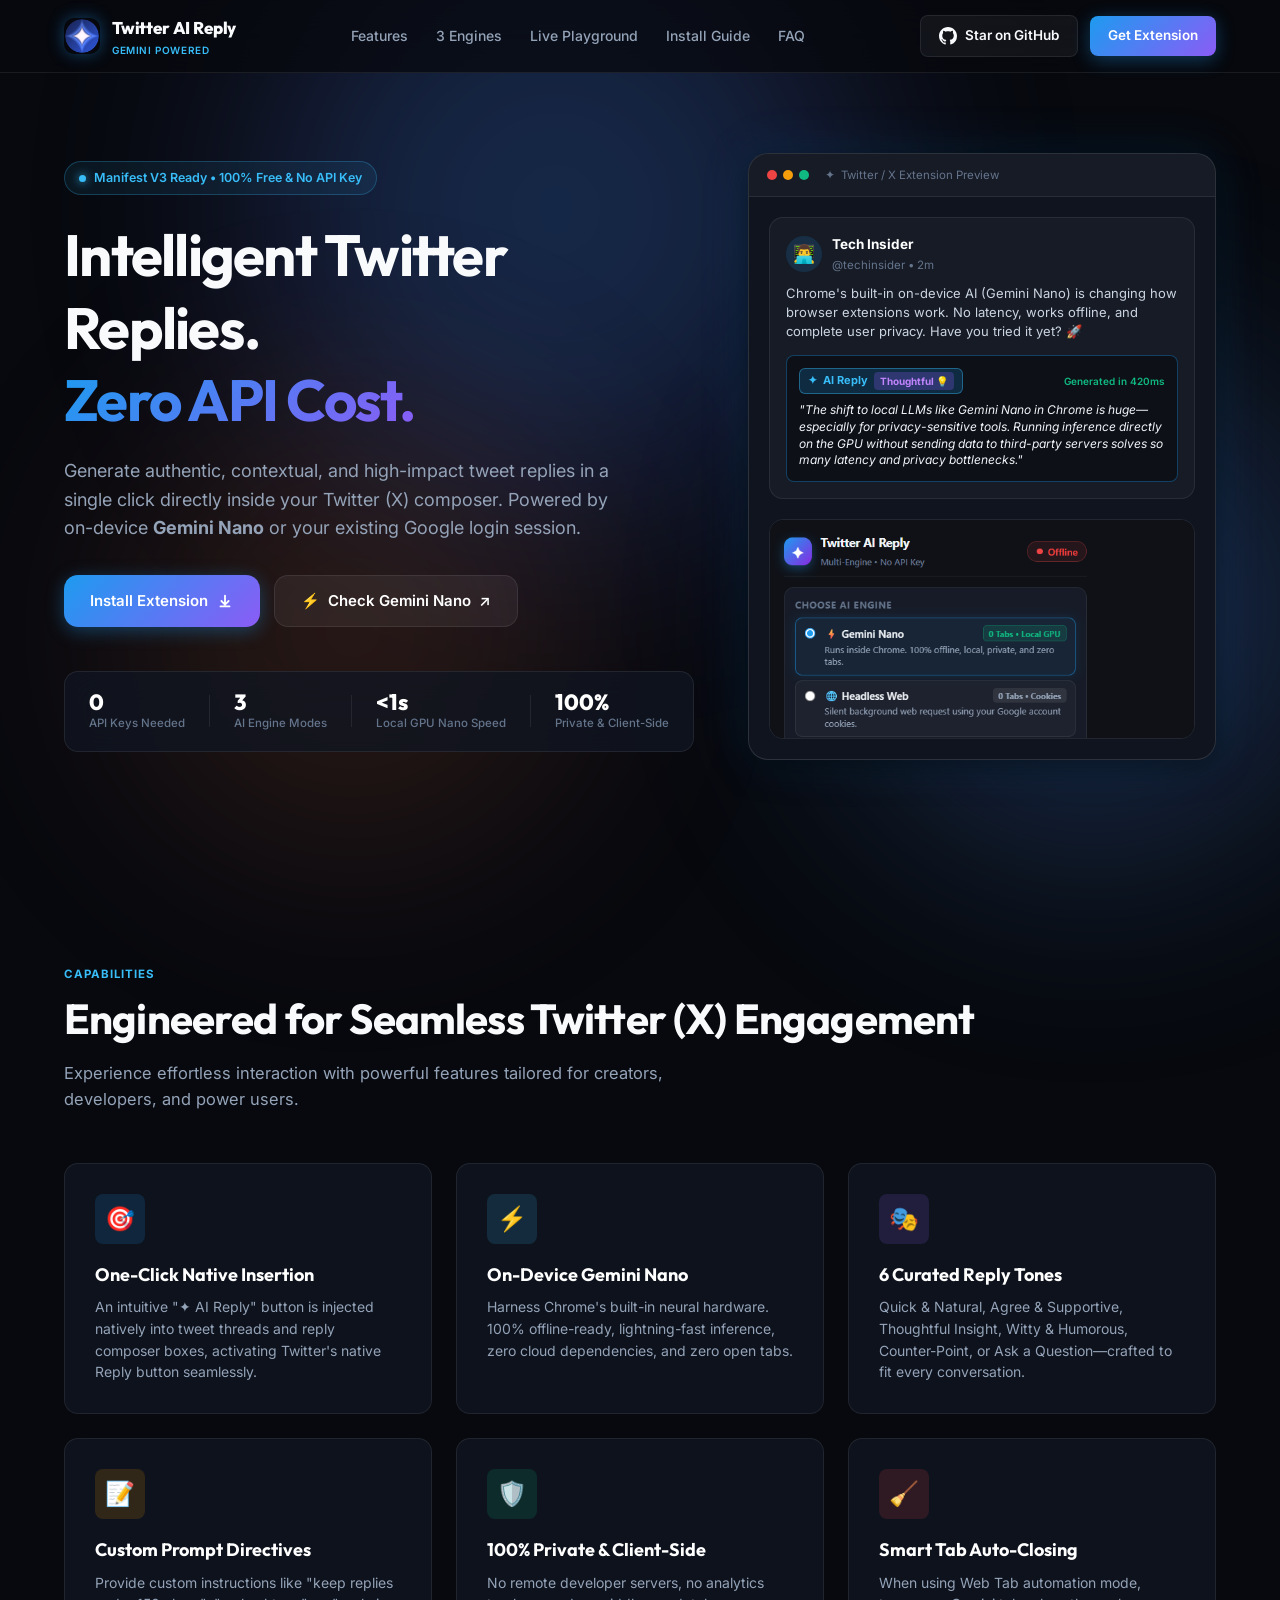
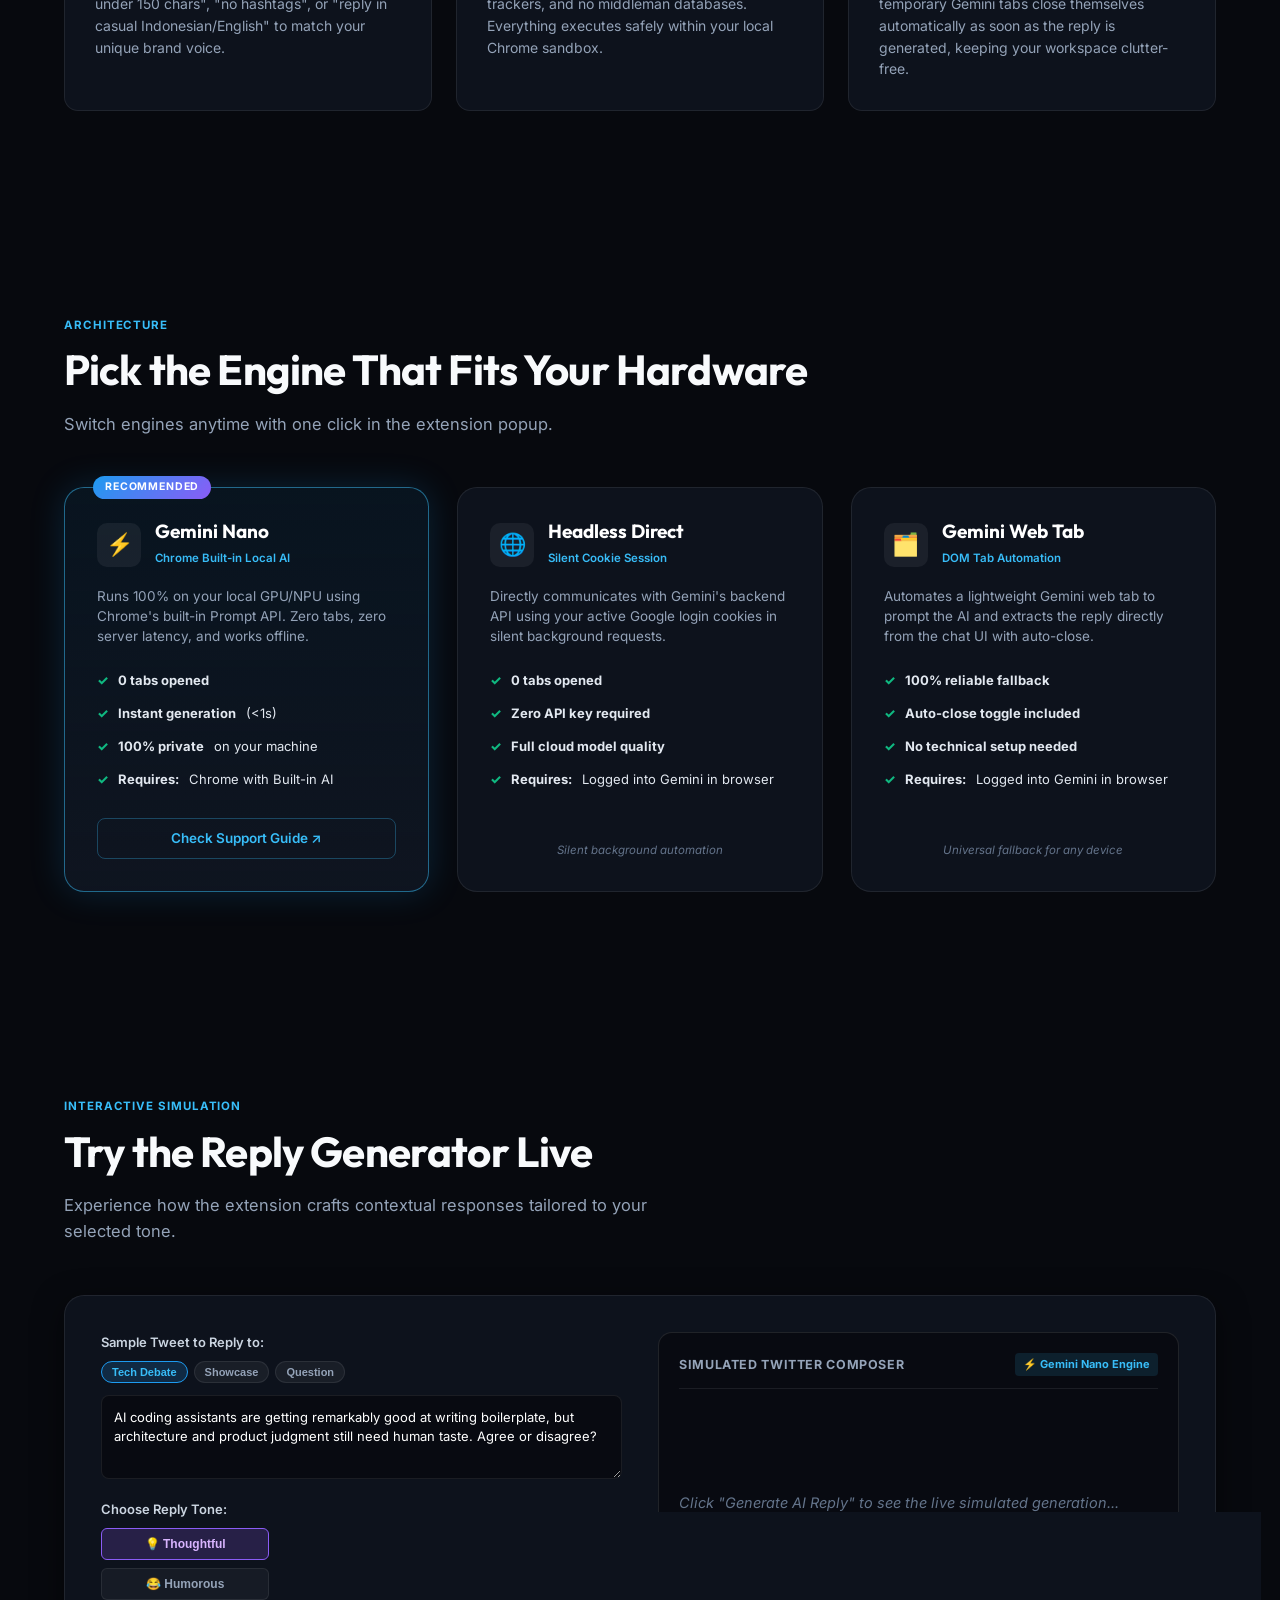
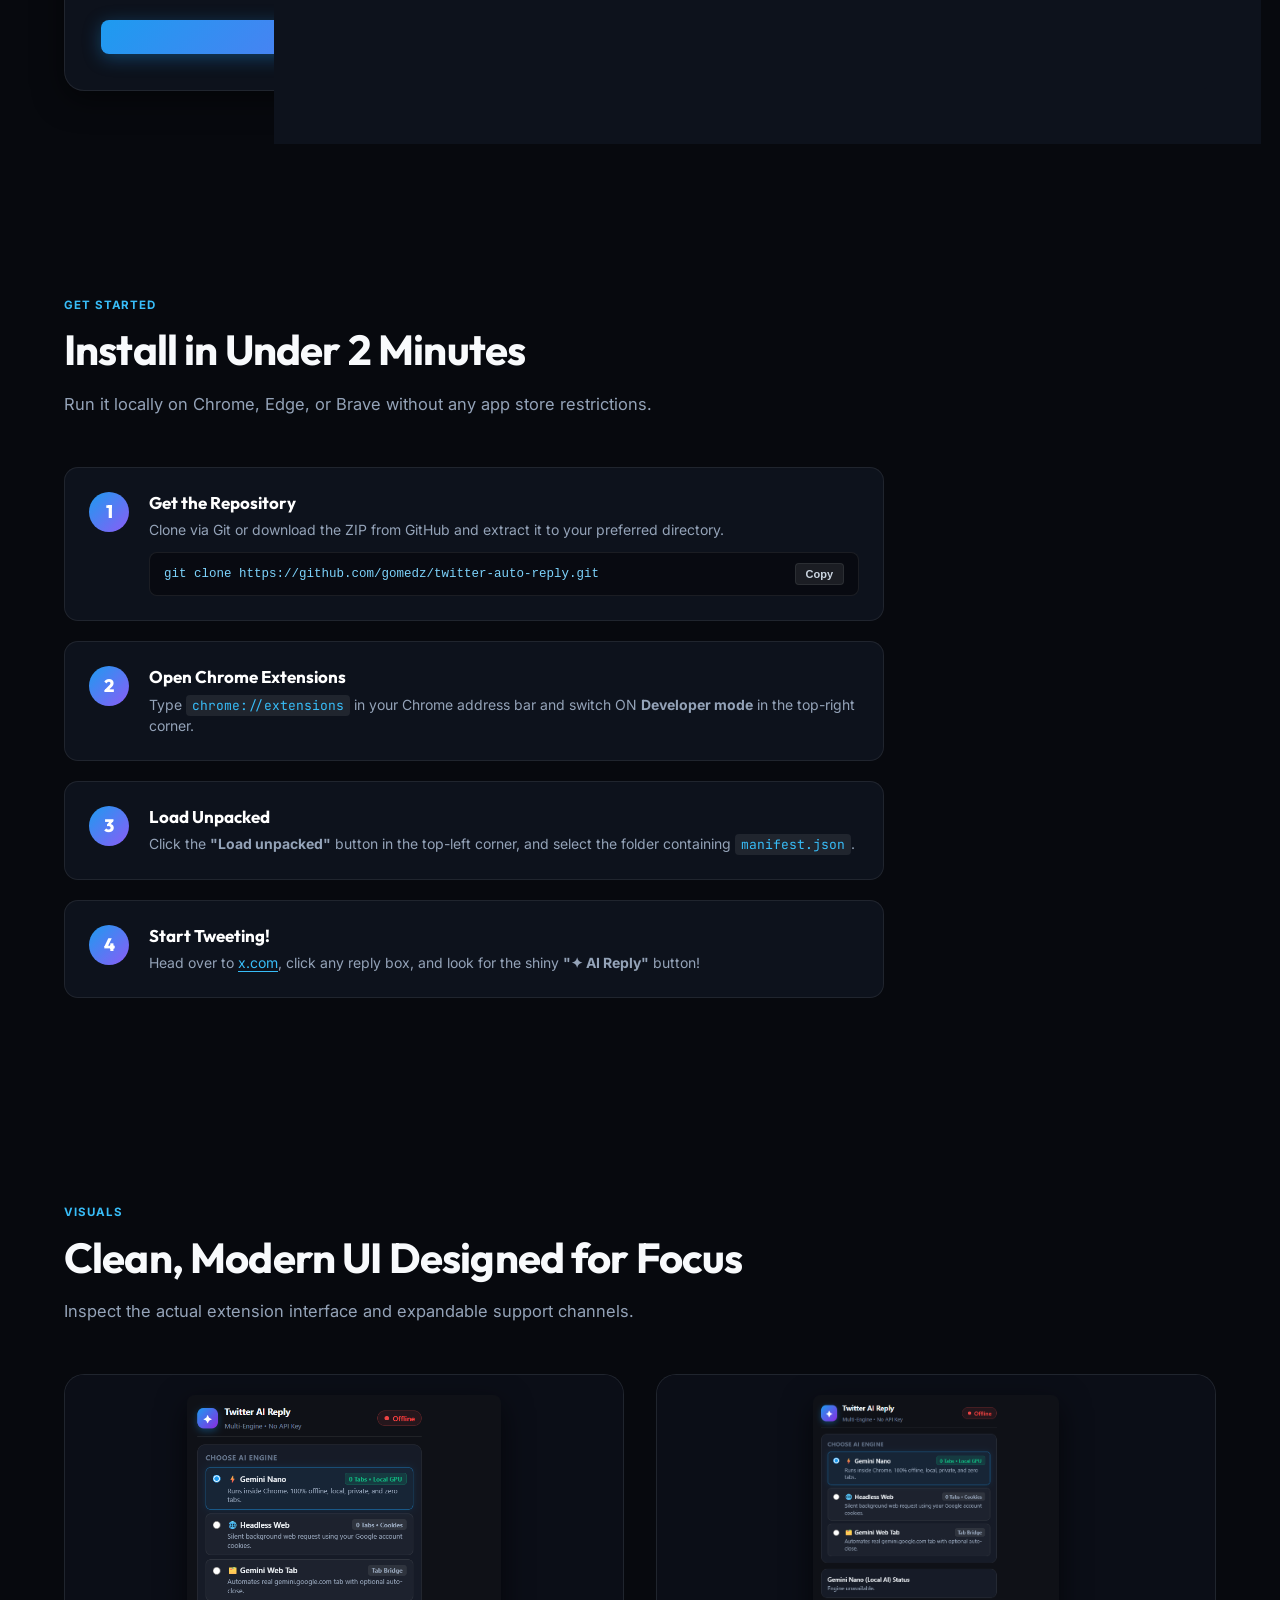
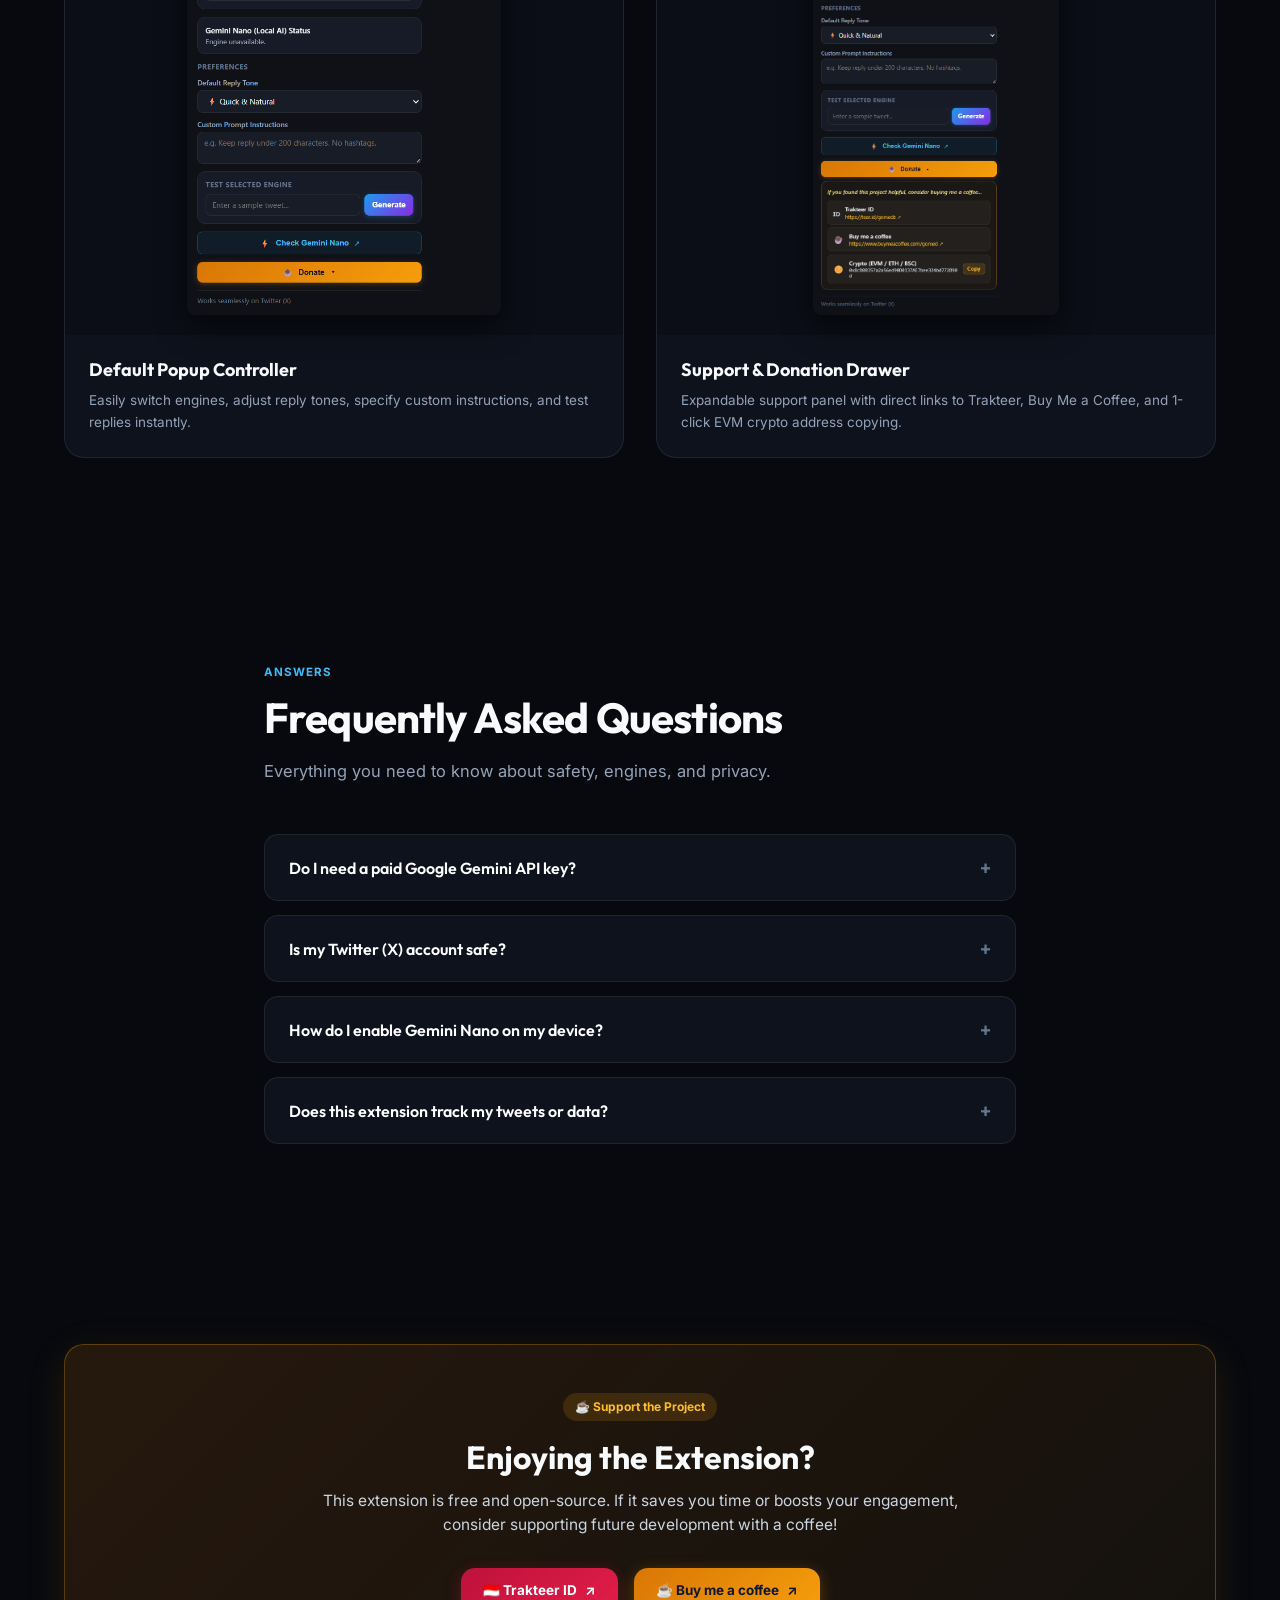
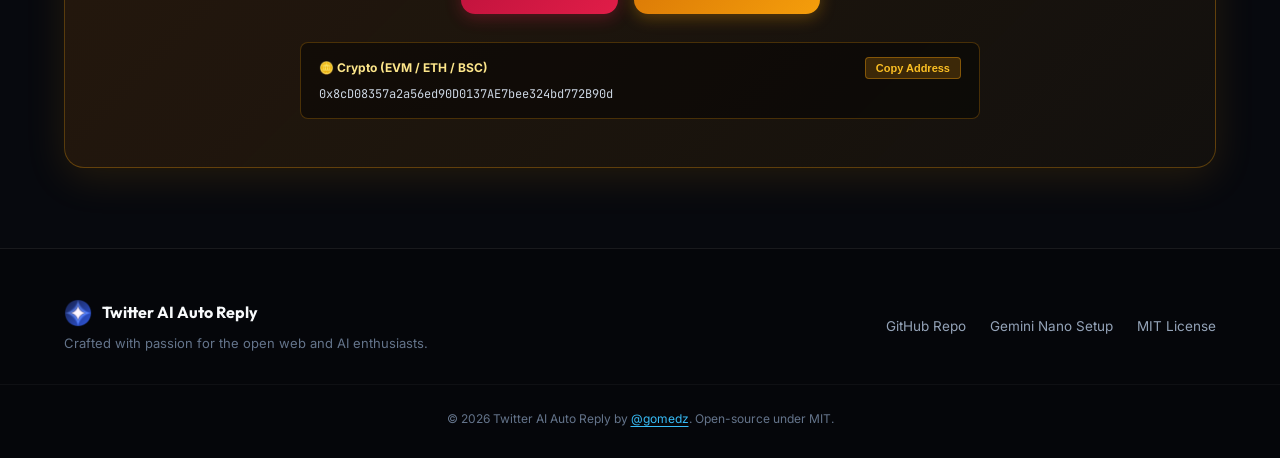
==== website/index.html @ 1abc6d37 "feat: release v1.0.1 - fix CWS cookies permission, add sequential fallback and split-button UX" ====
<!DOCTYPE html>
<html lang="en">
<head>
  <meta charset="UTF-8">
  <meta name="viewport" content="width=device-width, initial-scale=1.0">
  <title>Twitter AI Auto Reply — Intelligent Tweet Replies via Google Gemini</title>
  <meta name="description" content="Boost your Twitter (X) engagement with context-aware auto-replies powered by Google Gemini. Free, private, and works with on-device Gemini Nano or your web session with zero API keys.">
  <meta name="keywords" content="Twitter AI, X auto reply, Google Gemini extension, Gemini Nano, Chrome Built-in AI, Twitter automation, free AI reply">
  
  <!-- Open Graph / Social Sharing -->
  <meta property="og:type" content="website">
  <meta property="og:title" content="Twitter AI Auto Reply — Intelligent Tweet Replies via Google Gemini">
  <meta property="og:description" content="Generate intelligent auto-replies on Twitter (X) using Google Gemini without any API key. 100% private and on-device.">
  <meta property="og:image" content="assets/extension_popup_default.png">
  
  <!-- Favicon -->
  <link rel="icon" type="image/png" href="assets/icon-128.png">

  <!-- Google Fonts (Outfit & Inter) -->
  <link rel="preconnect" href="https://fonts.googleapis.com">
  <link rel="preconnect" href="https://fonts.gstatic.com" crossorigin>
  <link href="https://fonts.googleapis.com/css2?family=Inter:wght@300;400;500;600;700&family=Outfit:wght@400;500;600;700;800;900&family=JetBrains+Mono:wght@400;500&display=swap" rel="stylesheet">
  
  <!-- Main Stylesheet -->
  <link rel="stylesheet" href="styles.css">
</head>
<body>

  <!-- Glowing Background Orbs -->
  <div class="glow-orb orb-primary" aria-hidden="true"></div>
  <div class="glow-orb orb-secondary" aria-hidden="true"></div>
  <div class="glow-orb orb-accent" aria-hidden="true"></div>

  <!-- Header / Navigation -->
  <header class="site-header" id="header">
    <div class="container header-inner">
      <a href="#hero" class="brand">
        <img src="assets/icon-128.png" alt="Twitter AI Auto Reply Logo" class="brand-logo" width="36" height="36">
        <div class="brand-text">
          <span class="brand-name">Twitter AI Reply</span>
          <span class="brand-badge">Gemini Powered</span>
        </div>
      </a>

      <nav class="nav-links" id="nav-menu" aria-label="Main Navigation">
        <a href="#features" class="nav-link">Features</a>
        <a href="#engines" class="nav-link">3 Engines</a>
        <a href="#demo" class="nav-link">Live Playground</a>
        <a href="#install" class="nav-link">Install Guide</a>
        <a href="#faq" class="nav-link">FAQ</a>
      </nav>

      <div class="header-actions">
        <a href="https://github.com/gomedz/twitter-auto-reply" target="_blank" rel="noopener noreferrer" class="btn btn-github">
          <svg class="github-icon" viewBox="0 0 24 24" width="18" height="18" fill="currentColor">
            <path d="M12 0C5.37 0 0 5.37 0 12c0 5.31 3.435 9.795 8.205 11.385.6.105.825-.255.825-.57 0-.285-.015-1.23-.015-2.235-3.015.555-3.795-.735-4.035-1.41-.135-.345-.72-1.41-1.23-1.695-.42-.225-1.02-.78-.015-.795.945-.015 1.62.87 1.845 1.23 1.08 1.815 2.805 1.305 3.495.99.105-.78.42-1.305.765-1.605-2.67-.3-5.46-1.335-5.46-5.925 0-1.305.465-2.385 1.23-3.225-.12-.3-.54-1.53.12-3.18 0 0 1.005-.315 3.3 1.23.96-.27 1.98-.405 3-.405s2.04.135 3 .405c2.295-1.56 3.3-1.23 3.3-1.23.66 1.65.24 2.88.12 3.18.765.84 1.23 1.905 1.23 3.225 0 4.605-2.805 5.625-5.475 5.925.435.375.81 1.095.81 2.22 0 1.605-.015 2.895-.015 3.3 0 .315.225.69.825.57A12.02 12.02 0 0024 12c0-6.63-5.37-12-12-12z"/>
          </svg>
          <span>Star on GitHub</span>
        </a>
        <a href="#install" class="btn btn-primary">Get Extension</a>
      </div>
    </div>
  </header>

  <main>
    <!-- Hero Section -->
    <section class="hero-section" id="hero">
      <div class="container hero-container">
        
        <div class="hero-content">
          <div class="hero-badge">
            <span class="badge-dot"></span>
            <span>Manifest V3 Ready • 100% Free & No API Key</span>
          </div>

          <h1 class="hero-title">
            Intelligent Twitter Replies. <br>
            <span class="gradient-text">Zero API Cost.</span>
          </h1>

          <p class="hero-subtitle">
            Generate authentic, contextual, and high-impact tweet replies in a single click directly inside your Twitter (X) composer. Powered by on-device <strong>Gemini Nano</strong> or your existing Google login session.
          </p>

          <div class="hero-cta-group">
            <a href="#install" class="btn btn-primary btn-lg">
              <span>Install Extension</span>
              <svg viewBox="0 0 20 20" width="18" height="18" fill="currentColor">
                <path fill-rule="evenodd" d="M10 3a1 1 0 011 1v7.586l2.293-2.293a1 1 0 111.414 1.414l-4 4a1 1 0 01-1.414 0l-4-4a1 1 0 111.414-1.414L9 11.586V4a1 1 0 011-1zM4 16a1 1 0 011-1h10a1 1 0 110 2H5a1 1 0 01-1-1z" clip-rule="evenodd"/>
              </svg>
            </a>
            <a href="https://github.com/gomedz/twitter-auto-reply/blob/main/check_gemini_nano.md" target="_blank" rel="noopener noreferrer" class="btn btn-secondary btn-lg">
              <span class="btn-icon">⚡</span>
              <span>Check Gemini Nano</span>
              <span class="external-arrow">&nearr;</span>
            </a>
          </div>

          <!-- Hero Highlight Stats -->
          <div class="hero-stats">
            <div class="stat-card">
              <span class="stat-number">0</span>
              <span class="stat-label">API Keys Needed</span>
            </div>
            <div class="stat-divider"></div>
            <div class="stat-card">
              <span class="stat-number">3</span>
              <span class="stat-label">AI Engine Modes</span>
            </div>
            <div class="stat-divider"></div>
            <div class="stat-card">
              <span class="stat-number">&lt;1s</span>
              <span class="stat-label">Local GPU Nano Speed</span>
            </div>
            <div class="stat-divider"></div>
            <div class="stat-card">
              <span class="stat-number">100%</span>
              <span class="stat-label">Private & Client-Side</span>
            </div>
          </div>
        </div>

        <!-- Hero Visual Showcase -->
        <div class="hero-visual">
          <div class="mockup-window">
            <div class="window-header">
              <div class="window-controls">
                <span class="control red"></span>
                <span class="control yellow"></span>
                <span class="control green"></span>
              </div>
              <div class="window-tab">
                <span class="tab-icon">✦</span>
                <span>Twitter / X Extension Preview</span>
              </div>
            </div>

            <div class="window-body">
              <!-- Live Mockup Tweet Card -->
              <div class="tweet-mockup">
                <div class="tweet-header">
                  <div class="tweet-avatar">👨‍💻</div>
                  <div class="tweet-user">
                    <span class="tweet-name">Tech Insider</span>
                    <span class="tweet-handle">@techinsider • 2m</span>
                  </div>
                </div>
                <div class="tweet-text">
                  Chrome's built-in on-device AI (Gemini Nano) is changing how browser extensions work. No latency, works offline, and complete user privacy. Have you tried it yet? 🚀
                </div>

                <!-- Extension Injected Toolbar -->
                <div class="tweet-composer-mockup">
                  <div class="composer-header">
                    <div class="ai-button-highlight">
                      <span class="ai-sparkle">✦</span>
                      <span>AI Reply</span>
                      <span class="tone-badge">Thoughtful 💡</span>
                    </div>
                    <span class="composer-status">Generated in 420ms</span>
                  </div>
                  <div class="composer-reply-text">
                    "The shift to local LLMs like Gemini Nano in Chrome is huge—especially for privacy-sensitive tools. Running inference directly on the GPU without sending data to third-party servers solves so many latency and privacy bottlenecks."
                  </div>
                </div>
              </div>

              <!-- Popup Screenshot Inset -->
              <div class="popup-screenshot-wrapper">
                <img src="assets/extension_popup_default.png" alt="Extension Popup Interface" class="popup-image" loading="lazy">
              </div>
            </div>
          </div>
        </div>

      </div>
    </section>

    <!-- Key Features Section -->
    <section class="section features-section" id="features">
      <div class="container">
        <div class="section-badge">Capabilities</div>
        <h2 class="section-title">Engineered for Seamless Twitter (X) Engagement</h2>
        <p class="section-desc">Experience effortless interaction with powerful features tailored for creators, developers, and power users.</p>

        <div class="features-grid">
          <div class="feature-card">
            <div class="feature-icon-wrapper blue">
              <span class="feature-icon">🎯</span>
            </div>
            <h3 class="feature-title">One-Click Native Insertion</h3>
            <p class="feature-text">An intuitive "✦ AI Reply" button is injected natively into tweet threads and reply composer boxes, activating Twitter's native Reply button seamlessly.</p>
          </div>

          <div class="feature-card">
            <div class="feature-icon-wrapper cyan">
              <span class="feature-icon">⚡</span>
            </div>
            <h3 class="feature-title">On-Device Gemini Nano</h3>
            <p class="feature-text">Harness Chrome's built-in neural hardware. 100% offline-ready, lightning-fast inference, zero cloud dependencies, and zero open tabs.</p>
          </div>

          <div class="feature-card">
            <div class="feature-icon-wrapper purple">
              <span class="feature-icon">🎭</span>
            </div>
            <h3 class="feature-title">6 Curated Reply Tones</h3>
            <p class="feature-text">Quick & Natural, Agree & Supportive, Thoughtful Insight, Witty & Humorous, Counter-Point, or Ask a Question—crafted to fit every conversation.</p>
          </div>

          <div class="feature-card">
            <div class="feature-icon-wrapper amber">
              <span class="feature-icon">📝</span>
            </div>
            <h3 class="feature-title">Custom Prompt Directives</h3>
            <p class="feature-text">Provide custom instructions like "keep replies under 150 chars", "no hashtags", or "reply in casual Indonesian/English" to match your unique brand voice.</p>
          </div>

          <div class="feature-card">
            <div class="feature-icon-wrapper green">
              <span class="feature-icon">🛡️</span>
            </div>
            <h3 class="feature-title">100% Private & Client-Side</h3>
            <p class="feature-text">No remote developer servers, no analytics trackers, and no middleman databases. Everything executes safely within your local Chrome sandbox.</p>
          </div>

          <div class="feature-card">
            <div class="feature-icon-wrapper red">
              <span class="feature-icon">🧹</span>
            </div>
            <h3 class="feature-title">Smart Tab Auto-Closing</h3>
            <p class="feature-text">When using Web Tab automation mode, temporary Gemini tabs close themselves automatically as soon as the reply is generated, keeping your workspace clutter-free.</p>
          </div>
        </div>
      </div>
    </section>

    <!-- 3 AI Engines Comparison Section -->
    <section class="section engines-section" id="engines">
      <div class="container">
        <div class="section-badge">Architecture</div>
        <h2 class="section-title">Pick the Engine That Fits Your Hardware</h2>
        <p class="section-desc">Switch engines anytime with one click in the extension popup.</p>

        <div class="engines-grid">
          <!-- Engine 1: Gemini Nano -->
          <div class="engine-card featured">
            <div class="engine-badge-top">Recommended</div>
            <div class="engine-header">
              <div class="engine-icon-box">⚡</div>
              <div>
                <h3 class="engine-name">Gemini Nano</h3>
                <span class="engine-sub">Chrome Built-in Local AI</span>
              </div>
            </div>
            <p class="engine-desc">Runs 100% on your local GPU/NPU using Chrome's built-in Prompt API. Zero tabs, zero server latency, and works offline.</p>
            <ul class="engine-specs">
              <li><span class="check">✓</span> <strong>0 tabs opened</strong></li>
              <li><span class="check">✓</span> <strong>Instant generation</strong> (&lt;1s)</li>
              <li><span class="check">✓</span> <strong>100% private</strong> on your machine</li>
              <li><span class="check">✓</span> <strong>Requires:</strong> Chrome with Built-in AI</li>
            </ul>
            <a href="https://github.com/gomedz/twitter-auto-reply/blob/main/check_gemini_nano.md" target="_blank" rel="noopener noreferrer" class="btn btn-outline btn-block">
              Check Support Guide &nearr;
            </a>
          </div>

          <!-- Engine 2: Headless Web -->
          <div class="engine-card">
            <div class="engine-header">
              <div class="engine-icon-box">🌐</div>
              <div>
                <h3 class="engine-name">Headless Direct</h3>
                <span class="engine-sub">Silent Cookie Session</span>
              </div>
            </div>
            <p class="engine-desc">Directly communicates with Gemini's backend API using your active Google login cookies in silent background requests.</p>
            <ul class="engine-specs">
              <li><span class="check">✓</span> <strong>0 tabs opened</strong></li>
              <li><span class="check">✓</span> <strong>Zero API key required</strong></li>
              <li><span class="check">✓</span> <strong>Full cloud model quality</strong></li>
              <li><span class="check">✓</span> <strong>Requires:</strong> Logged into Gemini in browser</li>
            </ul>
            <div class="engine-note">Silent background automation</div>
          </div>

          <!-- Engine 3: Web Tab -->
          <div class="engine-card">
            <div class="engine-header">
              <div class="engine-icon-box">🗂️</div>
              <div>
                <h3 class="engine-name">Gemini Web Tab</h3>
                <span class="engine-sub">DOM Tab Automation</span>
              </div>
            </div>
            <p class="engine-desc">Automates a lightweight Gemini web tab to prompt the AI and extracts the reply directly from the chat UI with auto-close.</p>
            <ul class="engine-specs">
              <li><span class="check">✓</span> <strong>100% reliable fallback</strong></li>
              <li><span class="check">✓</span> <strong>Auto-close toggle included</strong></li>
              <li><span class="check">✓</span> <strong>No technical setup needed</strong></li>
              <li><span class="check">✓</span> <strong>Requires:</strong> Logged into Gemini in browser</li>
            </ul>
            <div class="engine-note">Universal fallback for any device</div>
          </div>
        </div>
      </div>
    </section>

    <!-- Interactive Live Playground / Demo -->
    <section class="section demo-section" id="demo">
      <div class="container">
        <div class="section-badge">Interactive Simulation</div>
        <h2 class="section-title">Try the Reply Generator Live</h2>
        <p class="section-desc">Experience how the extension crafts contextual responses tailored to your selected tone.</p>

        <div class="playground-card">
          <div class="playground-grid">
            
            <!-- Left: Inputs -->
            <div class="playground-controls">
              <div class="input-group">
                <label for="demo-tweet" class="input-label">Sample Tweet to Reply to:</label>
                <div class="preset-pills">
                  <button type="button" class="preset-pill active" data-text="AI coding assistants are getting remarkably good at writing boilerplate, but architecture and product judgment still need human taste. Agree or disagree?">Tech Debate</button>
                  <button type="button" class="preset-pill" data-text="Just published our open-source project after 6 months of intense building! Would love some feedback from fellow developers.">Showcase</button>
                  <button type="button" class="preset-pill" data-text="What is the single best productivity habit you started this year that actually stuck?">Question</button>
                </div>
                <textarea id="demo-tweet" class="form-textarea" rows="3"></textarea>
              </div>

              <div class="input-group">
                <label class="input-label">Choose Reply Tone:</label>
                <div class="tone-selector-grid" id="tone-selector">
                  <button type="button" class="tone-btn active" data-tone="thoughtful">💡 Thoughtful</button>
                  <button type="button" class="tone-btn" data-tone="quick">⚡ Quick</button>
                  <button type="button" class="tone-btn" data-tone="agree">👍 Agree</button>
                  <button type="button" class="tone-btn" data-tone="funny">😂 Humorous</button>
                  <button type="button" class="tone-btn" data-tone="question">❓ Question</button>
                  <button type="button" class="tone-btn" data-tone="debate">🔥 Counter</button>
                </div>
              </div>

              <button type="button" id="btn-demo-generate" class="btn btn-primary btn-block">
                <span>✦ Generate AI Reply</span>
              </button>
            </div>

            <!-- Right: Simulated Twitter Composer -->
            <div class="playground-preview">
              <div class="preview-header">
                <span class="preview-title">Simulated Twitter Composer</span>
                <span class="preview-badge" id="demo-engine-badge">⚡ Gemini Nano Engine</span>
              </div>
              
              <div class="preview-output-box">
                <div class="output-placeholder" id="demo-placeholder">
                  Click "Generate AI Reply" to see the live simulated generation...
                </div>
                <div class="output-content" id="demo-output" style="display: none;">
                  <span id="demo-typed-text"></span>
                  <span class="typing-cursor"></span>
                </div>
              </div>

              <div class="preview-footer">
                <div class="char-count" id="char-count">0 / 280 characters</div>
                <button type="button" id="btn-copy-demo" class="btn btn-secondary btn-sm" style="display: none;">Copy Reply</button>
              </div>
            </div>

          </div>
        </div>
      </div>
    </section>

    <!-- Installation Section -->
    <section class="section install-section" id="install">
      <div class="container">
        <div class="section-badge">Get Started</div>
        <h2 class="section-title">Install in Under 2 Minutes</h2>
        <p class="section-desc">Run it locally on Chrome, Edge, or Brave without any app store restrictions.</p>

        <div class="install-steps-wrapper">
          <div class="install-step">
            <div class="step-badge">1</div>
            <div class="step-content">
              <h3 class="step-title">Get the Repository</h3>
              <p class="step-text">Clone via Git or download the ZIP from GitHub and extract it to your preferred directory.</p>
              
              <div class="code-box">
                <code>git clone https://github.com/gomedz/twitter-auto-reply.git</code>
                <button type="button" class="btn-copy-code" data-code="git clone https://github.com/gomedz/twitter-auto-reply.git" title="Copy to clipboard">
                  Copy
                </button>
              </div>
            </div>
          </div>

          <div class="install-step">
            <div class="step-badge">2</div>
            <div class="step-content">
              <h3 class="step-title">Open Chrome Extensions</h3>
              <p class="step-text">Type <code class="inline-code">chrome://extensions</code> in your Chrome address bar and switch ON <strong>Developer mode</strong> in the top-right corner.</p>
            </div>
          </div>

          <div class="install-step">
            <div class="step-badge">3</div>
            <div class="step-content">
              <h3 class="step-title">Load Unpacked</h3>
              <p class="step-text">Click the <strong>"Load unpacked"</strong> button in the top-left corner, and select the folder containing <code class="inline-code">manifest.json</code>.</p>
            </div>
          </div>

          <div class="install-step">
            <div class="step-badge">4</div>
            <div class="step-content">
              <h3 class="step-title">Start Tweeting!</h3>
              <p class="step-text">Head over to <a href="https://x.com" target="_blank" rel="noopener noreferrer" class="link">x.com</a>, click any reply box, and look for the shiny <strong>"✦ AI Reply"</strong> button!</p>
            </div>
          </div>
        </div>
      </div>
    </section>

    <!-- Screenshots Showcase Section -->
    <section class="section showcase-section" id="showcase">
      <div class="container">
        <div class="section-badge">Visuals</div>
        <h2 class="section-title">Clean, Modern UI Designed for Focus</h2>
        <p class="section-desc">Inspect the actual extension interface and expandable support channels.</p>

        <div class="showcase-grid">
          <div class="showcase-card">
            <div class="showcase-img-container">
              <img src="assets/extension_popup_default.png" alt="Extension Main Popup View" class="showcase-img" loading="lazy">
            </div>
            <div class="showcase-caption">
              <h4>Default Popup Controller</h4>
              <p>Easily switch engines, adjust reply tones, specify custom instructions, and test replies instantly.</p>
            </div>
          </div>

          <div class="showcase-card">
            <div class="showcase-img-container">
              <img src="assets/extension_popup_donate.png" alt="Extension Popup with Donate Drawer Open" class="showcase-img" loading="lazy">
            </div>
            <div class="showcase-caption">
              <h4>Support & Donation Drawer</h4>
              <p>Expandable support panel with direct links to Trakteer, Buy Me a Coffee, and 1-click EVM crypto address copying.</p>
            </div>
          </div>
        </div>
      </div>
    </section>

    <!-- FAQ Section -->
    <section class="section faq-section" id="faq">
      <div class="container faq-container">
        <div class="section-badge">Answers</div>
        <h2 class="section-title">Frequently Asked Questions</h2>
        <p class="section-desc">Everything you need to know about safety, engines, and privacy.</p>

        <div class="accordion" id="faq-accordion">
          <div class="accordion-item">
            <button class="accordion-header" type="button">
              <span>Do I need a paid Google Gemini API key?</span>
              <span class="accordion-icon">+</span>
            </button>
            <div class="accordion-body">
              <p>No! That is one of the best features of this extension. You can either use <strong>Option 1 (Gemini Nano)</strong> which runs 100% locally on your PC via Chrome's built-in AI, or <strong>Option 2/3</strong> which uses your active Google Gemini web login session. You do not need any developer account or paid API tier.</p>
            </div>
          </div>

          <div class="accordion-item">
            <button class="accordion-header" type="button">
              <span>Is my Twitter (X) account safe?</span>
              <span class="accordion-icon">+</span>
            </button>
            <div class="accordion-body">
              <p>Yes. The extension simply acts as an intelligent drafting assistant. It places the generated reply into Twitter's native composer box, leaving you in complete control to review, edit, or cancel before you hit the Post button.</p>
            </div>
          </div>

          <div class="accordion-item">
            <button class="accordion-header" type="button">
              <span>How do I enable Gemini Nano on my device?</span>
              <span class="accordion-icon">+</span>
            </button>
            <div class="accordion-body">
              <p>You can follow our simple 2-step setup guide by clicking the <a href="https://github.com/gomedz/twitter-auto-reply/blob/main/check_gemini_nano.md" target="_blank" rel="noopener noreferrer" class="link">Check Gemini Nano Guide</a>. It takes less than a minute to enable the Chrome flags and verify local GPU/NPU support.</p>
            </div>
          </div>

          <div class="accordion-item">
            <button class="accordion-header" type="button">
              <span>Does this extension track my tweets or data?</span>
              <span class="accordion-icon">+</span>
            </button>
            <div class="accordion-body">
              <p>Absolutely not. The extension is completely open-source and operates strictly client-side. We have no external servers, databases, or analytics scripts. All requests stay directly between your browser, Twitter, and Google Gemini.</p>
            </div>
          </div>
        </div>
      </div>
    </section>

    <!-- Support & Donate Callout -->
    <section class="section donate-cta-section" id="donate">
      <div class="container">
        <div class="donate-cta-card">
          <div class="donate-cta-content">
            <span class="donate-badge">☕ Support the Project</span>
            <h2 class="donate-cta-title">Enjoying the Extension?</h2>
            <p class="donate-cta-desc">
              This extension is free and open-source. If it saves you time or boosts your engagement, consider supporting future development with a coffee!
            </p>

            <div class="donate-buttons-row">
              <a href="https://teer.id/gomedz" target="_blank" rel="noopener noreferrer" class="btn btn-trakteer">
                <span>🇮🇩 Trakteer ID</span>
                <span class="arrow">&nearr;</span>
              </a>
              <a href="https://www.buymeacoffee.com/gomed" target="_blank" rel="noopener noreferrer" class="btn btn-bmc">
                <span>☕ Buy me a coffee</span>
                <span class="arrow">&nearr;</span>
              </a>
            </div>

            <div class="crypto-card">
              <div class="crypto-header">
                <span class="crypto-label">🪙 Crypto (EVM / ETH / BSC)</span>
                <button type="button" id="btn-copy-crypto-web" class="btn-copy-sm">Copy Address</button>
              </div>
              <div class="crypto-address-text" id="web-crypto-val">0x8cD08357a2a56ed90D0137AE7bee324bd772B90d</div>
            </div>
          </div>
        </div>
      </div>
    </section>
  </main>

  <!-- Footer -->
  <footer class="site-footer">
    <div class="container footer-container">
      <div class="footer-left">
        <div class="footer-brand">
          <img src="assets/icon-128.png" alt="Logo" width="28" height="28">
          <span>Twitter AI Auto Reply</span>
        </div>
        <p class="footer-tagline">Crafted with passion for the open web and AI enthusiasts.</p>
      </div>

      <div class="footer-links">
        <a href="https://github.com/gomedz/twitter-auto-reply" target="_blank" rel="noopener noreferrer">GitHub Repo</a>
        <a href="https://github.com/gomedz/twitter-auto-reply/blob/main/check_gemini_nano.md" target="_blank" rel="noopener noreferrer">Gemini Nano Setup</a>
        <a href="https://github.com/gomedz/twitter-auto-reply/blob/main/LICENSE" target="_blank" rel="noopener noreferrer">MIT License</a>
      </div>
    </div>
    <div class="footer-bottom">
      <div class="container">
        <p>&copy; 2026 Twitter AI Auto Reply by <a href="https://github.com/gomedz" target="_blank" rel="noopener noreferrer" class="link">@gomedz</a>. Open-source under MIT.</p>
      </div>
    </div>
  </footer>

  <!-- Toast Notification -->
  <div id="toast" class="toast" role="alert" aria-live="polite"></div>

  <!-- JavaScript -->
  <script src="script.js"></script>
</body>
</html>
---- website/styles.css ----
/* ==========================================================================
   Twitter AI Auto Reply — Modern Product Website Styles
   ========================================================================== */

:root {
  /* Colors */
  --bg-dark: #07090e;
  --bg-surface: rgba(16, 22, 34, 0.75);
  --bg-surface-hover: rgba(22, 30, 46, 0.85);
  --bg-glass: rgba(255, 255, 255, 0.03);
  
  --border-subtle: rgba(255, 255, 255, 0.08);
  --border-accent: rgba(56, 189, 248, 0.3);
  --border-glow: rgba(139, 92, 246, 0.4);

  --text-primary: #f8fafc;
  --text-secondary: #94a3b8;
  --text-muted: #64748b;

  --accent-blue: #1d9bf0;
  --accent-cyan: #38bdf8;
  --accent-purple: #8b5cf6;
  --accent-indigo: #6366f1;
  --accent-amber: #f59e0b;
  --accent-green: #10b981;

  --grad-primary: linear-gradient(135deg, #1d9bf0 0%, #8b5cf6 100%);
  --grad-cyan: linear-gradient(135deg, #0284c7 0%, #38bdf8 100%);
  --grad-gold: linear-gradient(135deg, #d97706 0%, #fbbf24 100%);
  --grad-card: linear-gradient(180deg, rgba(255, 255, 255, 0.05) 0%, rgba(255, 255, 255, 0.01) 100%);

  /* Typography */
  --font-heading: 'Outfit', -apple-system, BlinkMacSystemFont, 'Segoe UI', Roboto, sans-serif;
  --font-body: 'Inter', -apple-system, BlinkMacSystemFont, 'Segoe UI', Roboto, sans-serif;
  --font-mono: 'JetBrains Mono', monospace;

  /* Layout & Spacing */
  --container-max: 1200px;
  --radius-sm: 8px;
  --radius-md: 14px;
  --radius-lg: 20px;
  --radius-full: 9999px;

  /* Shadows */
  --shadow-sm: 0 2px 8px rgba(0, 0, 0, 0.3);
  --shadow-md: 0 8px 30px rgba(0, 0, 0, 0.5);
  --shadow-glow: 0 0 35px rgba(29, 155, 240, 0.2);
}

/* Reset & Box Sizing */
*, *::before, *::after {
  box-sizing: border-box;
  margin: 0;
  padding: 0;
}

html {
  scroll-behavior: smooth;
  color-scheme: dark;
}

body {
  font-family: var(--font-body);
  background-color: var(--bg-dark);
  color: var(--text-primary);
  line-height: 1.6;
  overflow-x: hidden;
  position: relative;
  min-height: 100vh;
}

/* Typography Defaults */
h1, h2, h3, h4, h5, h6 {
  font-family: var(--font-heading);
  color: var(--text-primary);
  line-height: 1.25;
  font-weight: 700;
}

a {
  color: inherit;
  text-decoration: none;
  transition: all 0.2s ease;
}

/* Container */
.container {
  width: 100%;
  max-width: var(--container-max);
  margin: 0 auto;
  padding: 0 24px;
}

/* Glowing Ambient Orbs */
.glow-orb {
  position: fixed;
  border-radius: 50%;
  filter: blur(120px);
  pointer-events: none;
  z-index: 0;
  opacity: 0.25;
}

.orb-primary {
  top: -10%;
  left: 20%;
  width: 600px;
  height: 600px;
  background: radial-gradient(circle, #1d9bf0 0%, #8b5cf6 100%);
}

.orb-secondary {
  top: 40%;
  right: -5%;
  width: 500px;
  height: 500px;
  background: radial-gradient(circle, #6366f1 0%, #38bdf8 100%);
}

.orb-accent {
  bottom: 5%;
  left: 10%;
  width: 450px;
  height: 450px;
  background: radial-gradient(circle, #f59e0b 0%, #ec4899 100%);
  opacity: 0.15;
}

/* Header & Sticky Nav */
.site-header {
  position: sticky;
  top: 0;
  z-index: 100;
  backdrop-filter: blur(20px);
  -webkit-backdrop-filter: blur(20px);
  background: rgba(7, 9, 14, 0.75);
  border-bottom: 1px solid var(--border-subtle);
  transition: all 0.3s ease;
}

.header-inner {
  display: flex;
  justify-content: space-between;
  align-items: center;
  height: 72px;
}

.brand {
  display: flex;
  align-items: center;
  gap: 12px;
}

.brand-logo {
  border-radius: 10px;
  box-shadow: 0 0 16px rgba(29, 155, 240, 0.4);
}

.brand-text {
  display: flex;
  flex-direction: column;
}

.brand-name {
  font-family: var(--font-heading);
  font-size: 17px;
  font-weight: 800;
  letter-spacing: -0.01em;
}

.brand-badge {
  font-size: 10px;
  font-weight: 600;
  color: var(--accent-cyan);
  text-transform: uppercase;
  letter-spacing: 0.06em;
}

.nav-links {
  display: flex;
  align-items: center;
  gap: 28px;
}

.nav-link {
  font-size: 14px;
  font-weight: 500;
  color: var(--text-secondary);
}

.nav-link:hover {
  color: #fff;
}

.header-actions {
  display: flex;
  align-items: center;
  gap: 12px;
}

/* Buttons */
.btn {
  display: inline-flex;
  align-items: center;
  justify-content: center;
  gap: 8px;
  padding: 9px 18px;
  border-radius: var(--radius-sm);
  font-size: 13.5px;
  font-weight: 600;
  cursor: pointer;
  border: none;
  transition: all 0.2s cubic-bezier(0.16, 1, 0.3, 1);
  white-space: nowrap;
}

.btn-lg {
  padding: 13px 26px;
  font-size: 15px;
  border-radius: var(--radius-md);
}

.btn-sm {
  padding: 6px 14px;
  font-size: 12px;
  border-radius: 6px;
}

.btn-primary {
  background: var(--grad-primary);
  color: #fff;
  box-shadow: 0 4px 18px rgba(29, 155, 240, 0.35);
}

.btn-primary:hover {
  filter: brightness(1.1);
  transform: translateY(-2px);
  box-shadow: 0 6px 24px rgba(29, 155, 240, 0.5);
}

.btn-primary:active {
  transform: translateY(0);
}

.btn-secondary {
  background: rgba(255, 255, 255, 0.06);
  color: #fff;
  border: 1px solid var(--border-subtle);
}

.btn-secondary:hover {
  background: rgba(255, 255, 255, 0.12);
  border-color: rgba(255, 255, 255, 0.2);
  transform: translateY(-2px);
}

.btn-github {
  background: rgba(255, 255, 255, 0.05);
  color: var(--text-primary);
  border: 1px solid var(--border-subtle);
}

.btn-github:hover {
  background: rgba(255, 255, 255, 0.1);
  border-color: rgba(255, 255, 255, 0.2);
}

.btn-outline {
  background: transparent;
  border: 1px solid var(--border-accent);
  color: var(--accent-cyan);
}

.btn-outline:hover {
  background: rgba(56, 189, 248, 0.1);
  color: #fff;
  border-color: var(--accent-cyan);
}

.btn-block {
  width: 100%;
}

/* Hero Section */
.hero-section {
  position: relative;
  padding: 80px 0 100px;
  z-index: 1;
}

.hero-container {
  display: grid;
  grid-template-columns: 1.15fr 0.85fr;
  gap: 50px;
  align-items: center;
}

.hero-badge {
  display: inline-flex;
  align-items: center;
  gap: 8px;
  padding: 6px 14px;
  background: rgba(56, 189, 248, 0.08);
  border: 1px solid rgba(56, 189, 248, 0.25);
  border-radius: var(--radius-full);
  font-size: 12.5px;
  font-weight: 600;
  color: var(--accent-cyan);
  margin-bottom: 20px;
}

.badge-dot {
  width: 7px;
  height: 7px;
  background-color: var(--accent-cyan);
  border-radius: 50%;
  box-shadow: 0 0 10px var(--accent-cyan);
  animation: pulse 2s infinite ease-in-out;
}

@keyframes pulse {
  0%, 100% { opacity: 1; transform: scale(1); }
  50% { opacity: 0.4; transform: scale(0.85); }
}

.hero-title {
  font-size: clamp(38px, 5.2vw, 58px);
  letter-spacing: -0.03em;
  margin-bottom: 20px;
  margin-top: 4px;
}

.gradient-text {
  background: var(--grad-primary);
  -webkit-background-clip: text;
  -webkit-text-fill-color: transparent;
  display: inline-block;
}

.hero-subtitle {
  font-size: 18px;
  color: var(--text-secondary);
  max-width: 560px;
  line-height: 1.6;
  margin-bottom: 32px;
}

.hero-cta-group {
  display: flex;
  flex-wrap: wrap;
  gap: 14px;
  margin-bottom: 44px;
}

/* Hero Stats Banner */
.hero-stats {
  display: flex;
  align-items: center;
  gap: 24px;
  padding: 18px 24px;
  background: var(--bg-surface);
  border: 1px solid var(--border-subtle);
  border-radius: var(--radius-md);
  backdrop-filter: blur(16px);
  width: fit-content;
}

.stat-card {
  display: flex;
  flex-direction: column;
}

.stat-number {
  font-family: var(--font-heading);
  font-size: 22px;
  font-weight: 800;
  color: #fff;
  line-height: 1.1;
}

.stat-label {
  font-size: 11.5px;
  color: var(--text-muted);
  font-weight: 500;
}

.stat-divider {
  width: 1px;
  height: 32px;
  background: var(--border-subtle);
}

/* Hero Mockup Visual */
.hero-visual {
  position: relative;
}

.mockup-window {
  background: #0f141f;
  border: 1px solid rgba(255, 255, 255, 0.12);
  border-radius: var(--radius-lg);
  box-shadow: var(--shadow-md), 0 0 50px rgba(29, 155, 240, 0.15);
  overflow: hidden;
  transition: transform 0.3s ease;
}

.mockup-window:hover {
  transform: translateY(-4px);
}

.window-header {
  display: flex;
  align-items: center;
  gap: 16px;
  padding: 12px 18px;
  background: rgba(255, 255, 255, 0.03);
  border-bottom: 1px solid rgba(255, 255, 255, 0.08);
}

.window-controls {
  display: flex;
  gap: 6px;
}

.control {
  width: 10px;
  height: 10px;
  border-radius: 50%;
}
.control.red { background: #ef4444; }
.control.yellow { background: #f59e0b; }
.control.green { background: #10b981; }

.window-tab {
  font-size: 11.5px;
  color: var(--text-muted);
  display: flex;
  align-items: center;
  gap: 6px;
}

.window-body {
  padding: 20px;
  display: flex;
  flex-direction: column;
  gap: 16px;
}

.tweet-mockup {
  background: rgba(255, 255, 255, 0.03);
  border: 1px solid var(--border-subtle);
  border-radius: var(--radius-md);
  padding: 16px;
}

.tweet-header {
  display: flex;
  align-items: center;
  gap: 10px;
  margin-bottom: 10px;
}

.tweet-avatar {
  width: 36px;
  height: 36px;
  background: rgba(29, 155, 240, 0.15);
  border-radius: 50%;
  display: flex;
  align-items: center;
  justify-content: center;
  font-size: 18px;
}

.tweet-user {
  display: flex;
  flex-direction: column;
}

.tweet-name {
  font-size: 13.5px;
  font-weight: 700;
  color: #fff;
}

.tweet-handle {
  font-size: 11.5px;
  color: var(--text-muted);
}

.tweet-text {
  font-size: 13px;
  line-height: 1.45;
  color: #cbd5e1;
  margin-bottom: 14px;
}

.tweet-composer-mockup {
  background: rgba(0, 0, 0, 0.4);
  border: 1px solid rgba(29, 155, 240, 0.35);
  border-radius: var(--radius-sm);
  padding: 12px;
}

.composer-header {
  display: flex;
  justify-content: space-between;
  align-items: center;
  margin-bottom: 8px;
}

.ai-button-highlight {
  display: inline-flex;
  align-items: center;
  gap: 6px;
  background: rgba(29, 155, 240, 0.2);
  color: #38bdf8;
  font-size: 11px;
  font-weight: 700;
  padding: 3px 8px;
  border-radius: 6px;
  border: 1px solid rgba(56, 189, 248, 0.4);
}

.tone-badge {
  background: rgba(139, 92, 246, 0.25);
  color: #c084fc;
  padding: 1px 6px;
  border-radius: 4px;
  font-size: 10px;
}

.composer-status {
  font-size: 10px;
  color: var(--accent-green);
  font-weight: 600;
}

.composer-reply-text {
  font-size: 12px;
  line-height: 1.4;
  color: #f1f5f9;
  font-style: italic;
}

.popup-screenshot-wrapper {
  margin-top: 4px;
  border-radius: var(--radius-md);
  overflow: hidden;
  border: 1px solid var(--border-subtle);
  max-height: 220px;
}

.popup-image {
  width: 100%;
  display: block;
  object-fit: cover;
  object-position: top center;
}

/* Sections Shared */
.section {
  padding: 100px 0;
  position: relative;
  z-index: 1;
}

.section-badge {
  display: inline-block;
  font-size: 11.5px;
  font-weight: 700;
  text-transform: uppercase;
  letter-spacing: 0.08em;
  color: var(--accent-cyan);
  margin-bottom: 10px;
}

.section-title {
  font-size: clamp(28px, 3.8vw, 42px);
  margin-bottom: 14px;
  letter-spacing: -0.02em;
}

.section-desc {
  font-size: 16.5px;
  color: var(--text-secondary);
  max-width: 620px;
  margin-bottom: 50px;
}

/* Features Grid */
.features-grid {
  display: grid;
  grid-template-columns: repeat(auto-fit, minmax(320px, 1fr));
  gap: 24px;
}

.feature-card {
  background: var(--bg-surface);
  border: 1px solid var(--border-subtle);
  border-radius: var(--radius-md);
  padding: 30px;
  transition: all 0.25s ease;
  backdrop-filter: blur(12px);
}

.feature-card:hover {
  border-color: var(--border-accent);
  transform: translateY(-4px);
  box-shadow: 0 10px 30px rgba(0, 0, 0, 0.4);
}

.feature-icon-wrapper {
  width: 50px;
  height: 50px;
  border-radius: var(--radius-sm);
  display: flex;
  align-items: center;
  justify-content: center;
  font-size: 24px;
  margin-bottom: 20px;
}

.feature-icon-wrapper.blue { background: rgba(29, 155, 240, 0.15); }
.feature-icon-wrapper.cyan { background: rgba(56, 189, 248, 0.15); }
.feature-icon-wrapper.purple { background: rgba(139, 92, 246, 0.15); }
.feature-icon-wrapper.amber { background: rgba(245, 158, 11, 0.15); }
.feature-icon-wrapper.green { background: rgba(16, 185, 129, 0.15); }
.feature-icon-wrapper.red { background: rgba(239, 68, 68, 0.15); }

.feature-title {
  font-size: 18px;
  margin-bottom: 10px;
  color: #fff;
}

.feature-text {
  font-size: 14px;
  color: var(--text-secondary);
  line-height: 1.55;
}

/* 3 Engines Grid */
.engines-grid {
  display: grid;
  grid-template-columns: repeat(auto-fit, minmax(310px, 1fr));
  gap: 28px;
}

.engine-card {
  background: var(--bg-surface);
  border: 1px solid var(--border-subtle);
  border-radius: var(--radius-lg);
  padding: 32px;
  display: flex;
  flex-direction: column;
  position: relative;
  transition: all 0.3s ease;
}

.engine-card.featured {
  border-color: rgba(56, 189, 248, 0.5);
  box-shadow: 0 0 35px rgba(29, 155, 240, 0.18);
  background: linear-gradient(180deg, rgba(29, 155, 240, 0.08) 0%, rgba(16, 22, 34, 0.9) 100%);
}

.engine-card:hover {
  transform: translateY(-5px);
}

.engine-badge-top {
  position: absolute;
  top: -12px;
  left: 28px;
  background: var(--grad-primary);
  color: #fff;
  font-size: 10.5px;
  font-weight: 700;
  text-transform: uppercase;
  letter-spacing: 0.08em;
  padding: 3px 12px;
  border-radius: var(--radius-full);
}

.engine-header {
  display: flex;
  align-items: center;
  gap: 14px;
  margin-bottom: 16px;
}

.engine-icon-box {
  width: 44px;
  height: 44px;
  border-radius: 10px;
  background: rgba(255, 255, 255, 0.06);
  display: flex;
  align-items: center;
  justify-content: center;
  font-size: 22px;
}

.engine-name {
  font-size: 19px;
  color: #fff;
}

.engine-sub {
  font-size: 11.5px;
  color: var(--accent-cyan);
  font-weight: 600;
}

.engine-desc {
  font-size: 13.5px;
  color: var(--text-secondary);
  margin-bottom: 24px;
  line-height: 1.5;
}

.engine-specs {
  list-style: none;
  display: flex;
  flex-direction: column;
  gap: 12px;
  margin-bottom: 28px;
  flex: 1;
}

.engine-specs li {
  font-size: 13px;
  color: #e2e8f0;
  display: flex;
  align-items: center;
  gap: 10px;
}

.check {
  color: var(--accent-green);
  font-weight: 800;
}

.engine-note {
  font-size: 11.5px;
  color: var(--text-muted);
  text-align: center;
  font-style: italic;
}

/* Interactive Playground */
.playground-card {
  background: var(--bg-surface);
  border: 1px solid var(--border-subtle);
  border-radius: var(--radius-lg);
  padding: 36px;
  box-shadow: var(--shadow-md);
  backdrop-filter: blur(20px);
}

.playground-grid {
  display: grid;
  grid-template-columns: 1fr 1fr;
  gap: 36px;
}

.playground-controls {
  display: flex;
  flex-direction: column;
  gap: 20px;
}

.input-group {
  display: flex;
  flex-direction: column;
  gap: 8px;
}

.input-label {
  font-size: 13px;
  font-weight: 600;
  color: #cbd5e1;
}

.preset-pills {
  display: flex;
  flex-wrap: wrap;
  gap: 6px;
  margin-bottom: 4px;
}

.preset-pill {
  background: rgba(255, 255, 255, 0.05);
  border: 1px solid var(--border-subtle);
  color: var(--text-secondary);
  font-size: 11px;
  font-weight: 600;
  padding: 4px 10px;
  border-radius: var(--radius-full);
  cursor: pointer;
  transition: all 0.2s;
}

.preset-pill:hover {
  background: rgba(255, 255, 255, 0.1);
  color: #fff;
}

.preset-pill.active {
  background: rgba(29, 155, 240, 0.18);
  border-color: var(--accent-blue);
  color: #38bdf8;
}

.form-textarea {
  width: 100%;
  background: rgba(0, 0, 0, 0.4);
  border: 1px solid var(--border-subtle);
  border-radius: var(--radius-sm);
  padding: 12px;
  color: #fff;
  font-family: var(--font-body);
  font-size: 13px;
  resize: vertical;
  line-height: 1.5;
  transition: border-color 0.2s;
}

.form-textarea:focus {
  outline: none;
  border-color: var(--accent-blue);
  box-shadow: 0 0 10px rgba(29, 155, 240, 0.25);
}

.tone-selector-grid {
  display: grid;
  grid-template-columns: repeat(3, 1fr);
  gap: 8px;
}

.tone-btn {
  background: rgba(255, 255, 255, 0.04);
  border: 1px solid var(--border-subtle);
  color: var(--text-secondary);
  font-size: 12px;
  font-weight: 600;
  padding: 8px 10px;
  border-radius: 6px;
  cursor: pointer;
  transition: all 0.2s;
  text-align: center;
}

.tone-btn:hover {
  background: rgba(255, 255, 255, 0.08);
  color: #fff;
}

.tone-btn.active {
  background: rgba(139, 92, 246, 0.2);
  border-color: var(--accent-purple);
  color: #d8b4fe;
}

/* Playground Preview */
.playground-preview {
  display: flex;
  flex-direction: column;
  background: rgba(0, 0, 0, 0.4);
  border: 1px solid rgba(255, 255, 255, 0.1);
  border-radius: var(--radius-md);
  padding: 20px;
}

.preview-header {
  display: flex;
  justify-content: space-between;
  align-items: center;
  padding-bottom: 12px;
  border-bottom: 1px solid var(--border-subtle);
  margin-bottom: 16px;
}

.preview-title {
  font-size: 12.5px;
  font-weight: 700;
  color: #94a3b8;
  text-transform: uppercase;
  letter-spacing: 0.05em;
}

.preview-badge {
  font-size: 11px;
  font-weight: 700;
  color: var(--accent-cyan);
  background: rgba(56, 189, 248, 0.12);
  padding: 3px 8px;
  border-radius: 4px;
}

.preview-output-box {
  flex: 1;
  min-height: 160px;
  display: flex;
  align-items: flex-start;
  padding: 12px 0;
  font-size: 14.5px;
  line-height: 1.6;
  color: #f1f5f9;
}

.output-placeholder {
  color: var(--text-muted);
  font-style: italic;
  margin: auto 0;
}

.typing-cursor {
  display: inline-block;
  width: 2px;
  height: 18px;
  background-color: var(--accent-cyan);
  margin-left: 3px;
  animation: blink 0.9s infinite;
  vertical-align: middle;
}

@keyframes blink {
  0%, 100% { opacity: 1; }
  50% { opacity: 0; }
}

.preview-footer {
  display: flex;
  justify-content: space-between;
  align-items: center;
  padding-top: 14px;
  border-top: 1px solid var(--border-subtle);
}

.char-count {
  font-size: 11.5px;
  color: var(--text-muted);
}

/* Installation Steps */
.install-steps-wrapper {
  display: flex;
  flex-direction: column;
  gap: 20px;
  max-width: 820px;
}

.install-step {
  display: flex;
  gap: 20px;
  background: var(--bg-surface);
  border: 1px solid var(--border-subtle);
  border-radius: var(--radius-md);
  padding: 24px;
  backdrop-filter: blur(12px);
  transition: all 0.2s ease;
}

.install-step:hover {
  border-color: var(--border-accent);
}

.step-badge {
  width: 40px;
  height: 40px;
  background: var(--grad-primary);
  color: #fff;
  border-radius: 50%;
  display: flex;
  align-items: center;
  justify-content: center;
  font-family: var(--font-heading);
  font-size: 18px;
  font-weight: 800;
  flex-shrink: 0;
}

.step-content {
  flex: 1;
}

.step-title {
  font-size: 17px;
  color: #fff;
  margin-bottom: 6px;
}

.step-text {
  font-size: 14px;
  color: var(--text-secondary);
  line-height: 1.5;
}

.inline-code {
  font-family: var(--font-mono);
  background: rgba(255, 255, 255, 0.08);
  padding: 2px 6px;
  border-radius: 4px;
  color: #38bdf8;
  font-size: 13px;
}

.code-box {
  display: flex;
  align-items: center;
  justify-content: space-between;
  background: rgba(0, 0, 0, 0.4);
  border: 1px solid var(--border-subtle);
  border-radius: var(--radius-sm);
  padding: 10px 14px;
  margin-top: 12px;
  font-family: var(--font-mono);
  font-size: 12.5px;
  color: #7dd3fc;
  overflow-x: auto;
}

.btn-copy-code {
  background: rgba(255, 255, 255, 0.08);
  border: 1px solid var(--border-subtle);
  color: #cbd5e1;
  font-size: 11px;
  font-weight: 600;
  padding: 4px 10px;
  border-radius: 4px;
  cursor: pointer;
  transition: all 0.15s;
  flex-shrink: 0;
  margin-left: 12px;
}

.btn-copy-code:hover {
  background: rgba(255, 255, 255, 0.15);
  color: #fff;
}

/* Showcase Grid */
.showcase-grid {
  display: grid;
  grid-template-columns: 1fr 1fr;
  gap: 32px;
}

.showcase-card {
  background: var(--bg-surface);
  border: 1px solid var(--border-subtle);
  border-radius: var(--radius-lg);
  overflow: hidden;
  transition: transform 0.3s ease;
}

.showcase-card:hover {
  transform: translateY(-4px);
  border-color: var(--border-accent);
}

.showcase-img-container {
  background: #0b0e17;
  padding: 20px;
  display: flex;
  justify-content: center;
  align-items: center;
}

.showcase-img {
  max-width: 100%;
  height: auto;
  max-height: 520px;
  border-radius: var(--radius-sm);
  box-shadow: 0 10px 30px rgba(0, 0, 0, 0.6);
}

.showcase-caption {
  padding: 24px;
}

.showcase-caption h4 {
  font-size: 18px;
  margin-bottom: 8px;
}

.showcase-caption p {
  font-size: 13.5px;
  color: var(--text-secondary);
}

/* FAQ Accordion */
.faq-container {
  max-width: 800px;
}

.accordion {
  display: flex;
  flex-direction: column;
  gap: 14px;
}

.accordion-item {
  background: var(--bg-surface);
  border: 1px solid var(--border-subtle);
  border-radius: var(--radius-md);
  overflow: hidden;
  transition: border-color 0.2s;
}

.accordion-item.active {
  border-color: rgba(56, 189, 248, 0.4);
}

.accordion-header {
  width: 100%;
  display: flex;
  justify-content: space-between;
  align-items: center;
  padding: 20px 24px;
  background: transparent;
  border: none;
  color: #fff;
  font-family: var(--font-heading);
  font-size: 16px;
  font-weight: 600;
  text-align: left;
  cursor: pointer;
  transition: color 0.2s;
}

.accordion-header:hover {
  color: var(--accent-cyan);
}

.accordion-icon {
  font-size: 20px;
  color: var(--text-muted);
  transition: transform 0.2s ease;
}

.accordion-item.active .accordion-icon {
  transform: rotate(45deg);
  color: var(--accent-cyan);
}

.accordion-body {
  max-height: 0;
  overflow: hidden;
  transition: max-height 0.3s cubic-bezier(0.16, 1, 0.3, 1), padding 0.3s ease;
  padding: 0 24px;
}

.accordion-item.active .accordion-body {
  max-height: 250px;
  padding: 0 24px 20px;
}

.accordion-body p {
  font-size: 14px;
  color: var(--text-secondary);
  line-height: 1.6;
}

/* Support & Donate CTA Section */
.donate-cta-section {
  padding-bottom: 80px;
}

.donate-cta-card {
  background: linear-gradient(135deg, rgba(217, 119, 6, 0.15) 0%, rgba(245, 158, 11, 0.05) 100%);
  border: 1px solid rgba(245, 158, 11, 0.3);
  border-radius: var(--radius-lg);
  padding: 48px;
  box-shadow: 0 10px 40px rgba(245, 158, 11, 0.12);
  text-align: center;
}

.donate-cta-content {
  max-width: 680px;
  margin: 0 auto;
}

.donate-badge {
  display: inline-block;
  background: rgba(245, 158, 11, 0.15);
  color: #fbbf24;
  font-size: 12px;
  font-weight: 700;
  padding: 4px 12px;
  border-radius: var(--radius-full);
  margin-bottom: 16px;
}

.donate-cta-title {
  font-size: 32px;
  margin-bottom: 12px;
}

.donate-cta-desc {
  font-size: 15.5px;
  color: #cbd5e1;
  margin-bottom: 30px;
}

.donate-buttons-row {
  display: flex;
  justify-content: center;
  flex-wrap: wrap;
  gap: 16px;
  margin-bottom: 28px;
}

.btn-trakteer {
  background: linear-gradient(135deg, #be123c, #e11d48);
  color: #fff;
  font-weight: 700;
  padding: 12px 22px;
  border-radius: var(--radius-md);
  box-shadow: 0 4px 16px rgba(225, 29, 72, 0.3);
}

.btn-trakteer:hover {
  filter: brightness(1.1);
  transform: translateY(-2px);
}

.btn-bmc {
  background: linear-gradient(135deg, #d97706, #f59e0b);
  color: #111827;
  font-weight: 700;
  padding: 12px 22px;
  border-radius: var(--radius-md);
  box-shadow: 0 4px 16px rgba(245, 158, 11, 0.3);
}

.btn-bmc:hover {
  filter: brightness(1.08);
  transform: translateY(-2px);
}

.crypto-card {
  background: rgba(0, 0, 0, 0.4);
  border: 1px solid rgba(245, 158, 11, 0.25);
  border-radius: var(--radius-sm);
  padding: 14px 18px;
  text-align: left;
}

.crypto-header {
  display: flex;
  justify-content: space-between;
  align-items: center;
  margin-bottom: 6px;
}

.crypto-label {
  font-size: 12px;
  font-weight: 700;
  color: #fde68a;
}

.btn-copy-sm {
  background: rgba(245, 158, 11, 0.2);
  border: 1px solid rgba(245, 158, 11, 0.4);
  color: #fbbf24;
  font-size: 11px;
  font-weight: 600;
  padding: 4px 10px;
  border-radius: 4px;
  cursor: pointer;
  transition: all 0.15s;
}

.btn-copy-sm:hover {
  background: rgba(245, 158, 11, 0.35);
  color: #fff;
}

.crypto-address-text {
  font-family: var(--font-mono);
  font-size: 12px;
  color: #cbd5e1;
  word-break: break-all;
  user-select: all;
}

/* Footer */
.site-footer {
  border-top: 1px solid var(--border-subtle);
  background: rgba(5, 7, 10, 0.85);
  padding: 50px 0 30px;
}

.footer-container {
  display: flex;
  justify-content: space-between;
  align-items: center;
  margin-bottom: 30px;
}

.footer-brand {
  display: flex;
  align-items: center;
  gap: 10px;
  font-family: var(--font-heading);
  font-size: 16px;
  font-weight: 700;
  margin-bottom: 6px;
}

.footer-tagline {
  font-size: 13px;
  color: var(--text-muted);
}

.footer-links {
  display: flex;
  gap: 24px;
  font-size: 13.5px;
  color: var(--text-secondary);
}

.footer-links a:hover {
  color: var(--accent-cyan);
}

.footer-bottom {
  border-top: 1px solid rgba(255, 255, 255, 0.04);
  padding-top: 24px;
  font-size: 12px;
  color: var(--text-muted);
  text-align: center;
}

.link {
  color: var(--accent-cyan);
  text-decoration: underline;
  text-underline-offset: 3px;
}

.link:hover {
  color: #fff;
}

/* Toast */
.toast {
  position: fixed;
  bottom: 24px;
  right: 24px;
  background: rgba(15, 23, 42, 0.95);
  color: #fff;
  padding: 12px 20px;
  border-radius: var(--radius-sm);
  border: 1px solid var(--accent-cyan);
  box-shadow: 0 10px 30px rgba(0, 0, 0, 0.5);
  font-size: 13px;
  font-weight: 600;
  z-index: 1000;
  transform: translateY(100px);
  opacity: 0;
  transition: all 0.3s cubic-bezier(0.16, 1, 0.3, 1);
  pointer-events: none;
}

.toast.show {
  transform: translateY(0);
  opacity: 1;
}

/* Responsive Media Queries */
@media (max-width: 960px) {
  .hero-container {
    grid-template-columns: 1fr;
    gap: 40px;
    text-align: center;
  }

  .hero-subtitle {
    margin: 0 auto 32px;
  }

  .hero-cta-group {
    justify-content: center;
  }

  .hero-stats {
    margin: 0 auto;
  }

  .playground-grid {
    grid-template-columns: 1fr;
  }

  .showcase-grid {
    grid-template-columns: 1fr;
  }

  .footer-container {
    flex-direction: column;
    gap: 20px;
    text-align: center;
  }
}

@media (max-width: 640px) {
  .nav-links {
    display: none;
  }

  .hero-stats {
    flex-wrap: wrap;
    justify-content: center;
    gap: 16px;
  }

  .stat-divider {
    display: none;
  }

  .tone-selector-grid {
    grid-template-columns: repeat(2, 1fr);
  }
}
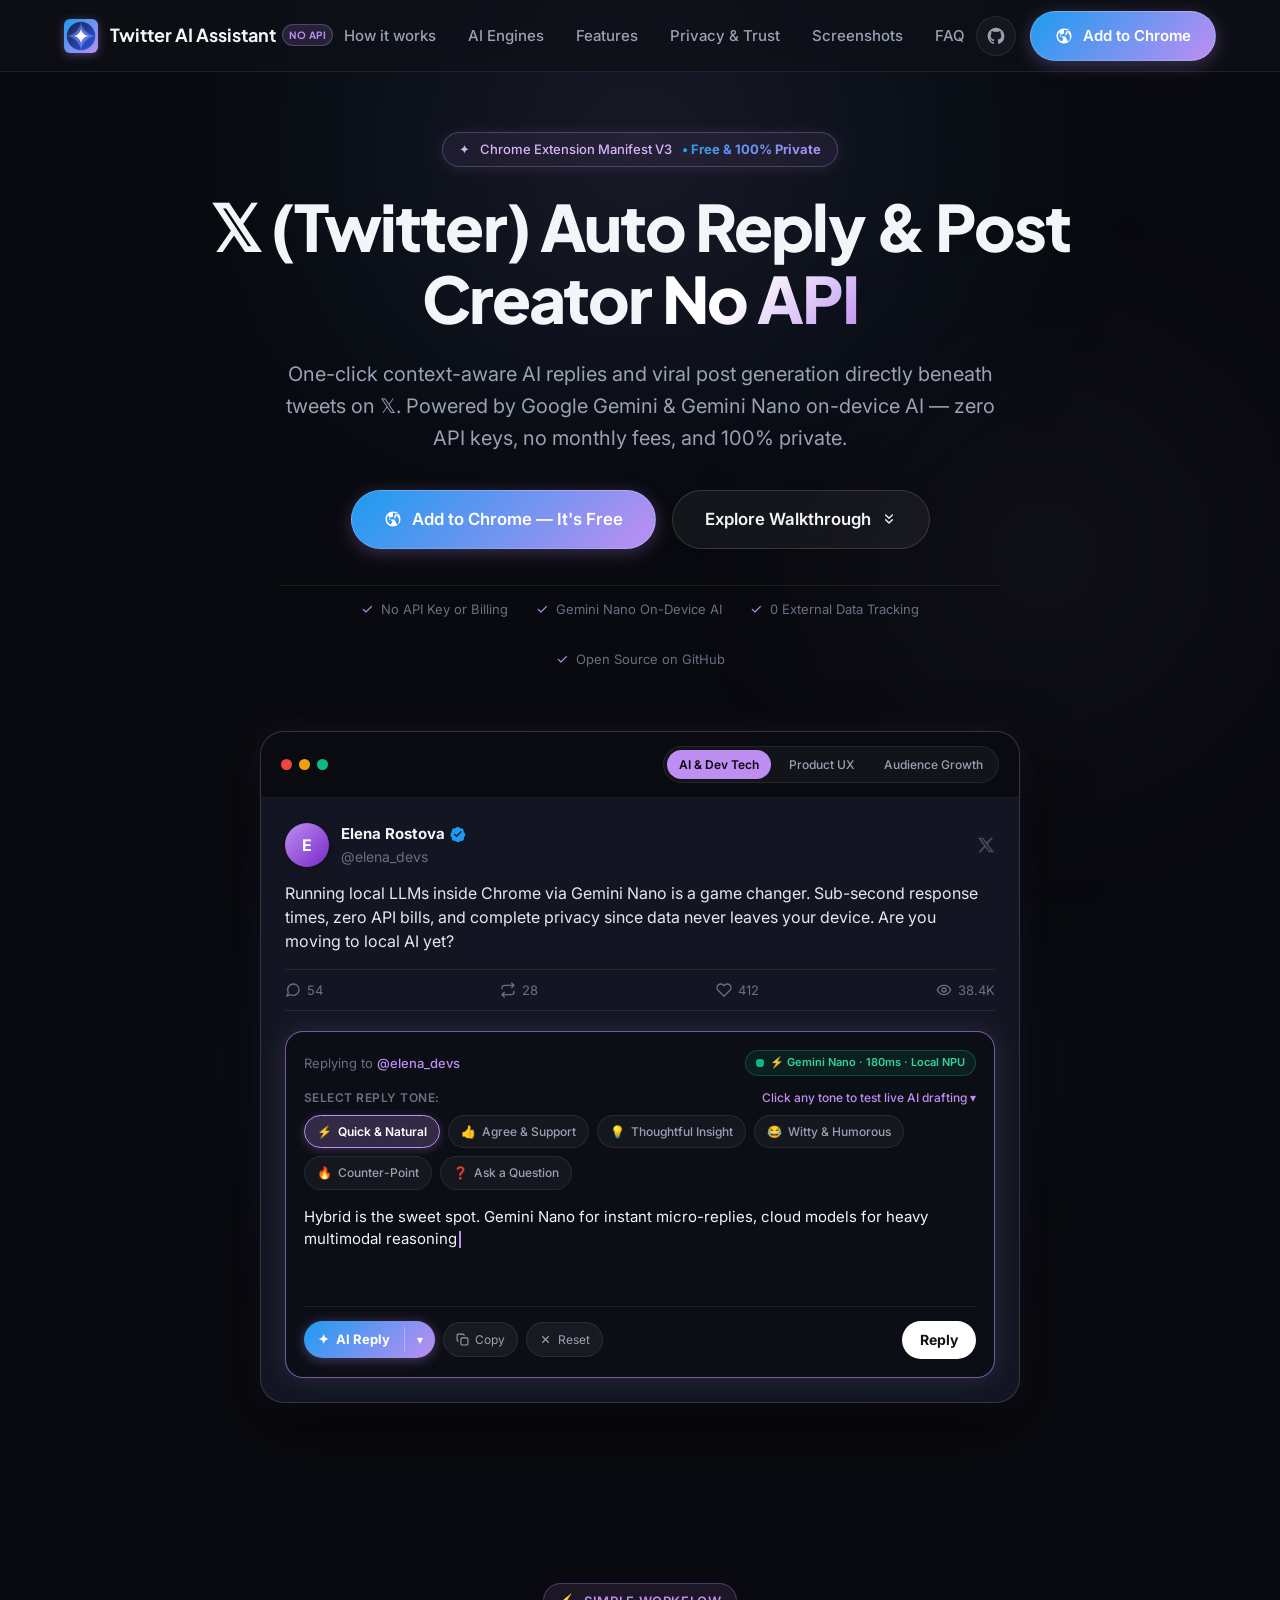
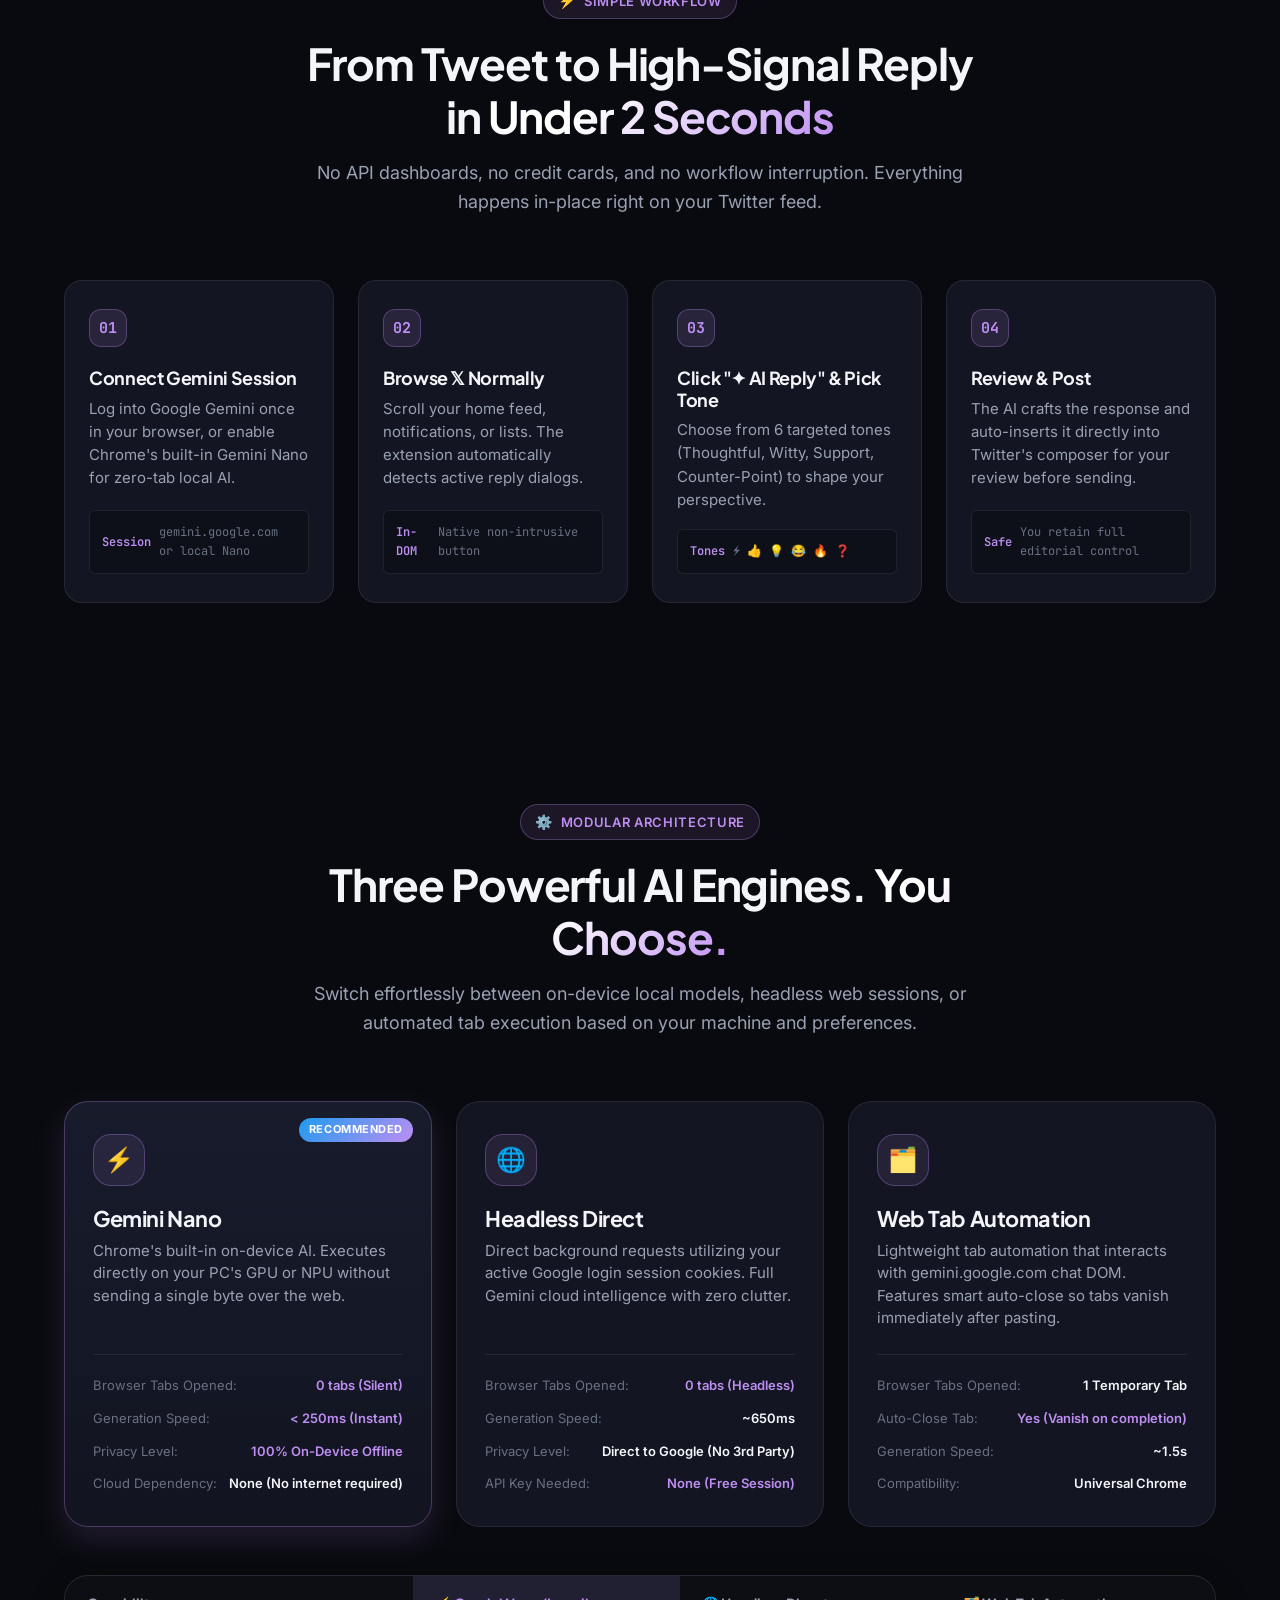
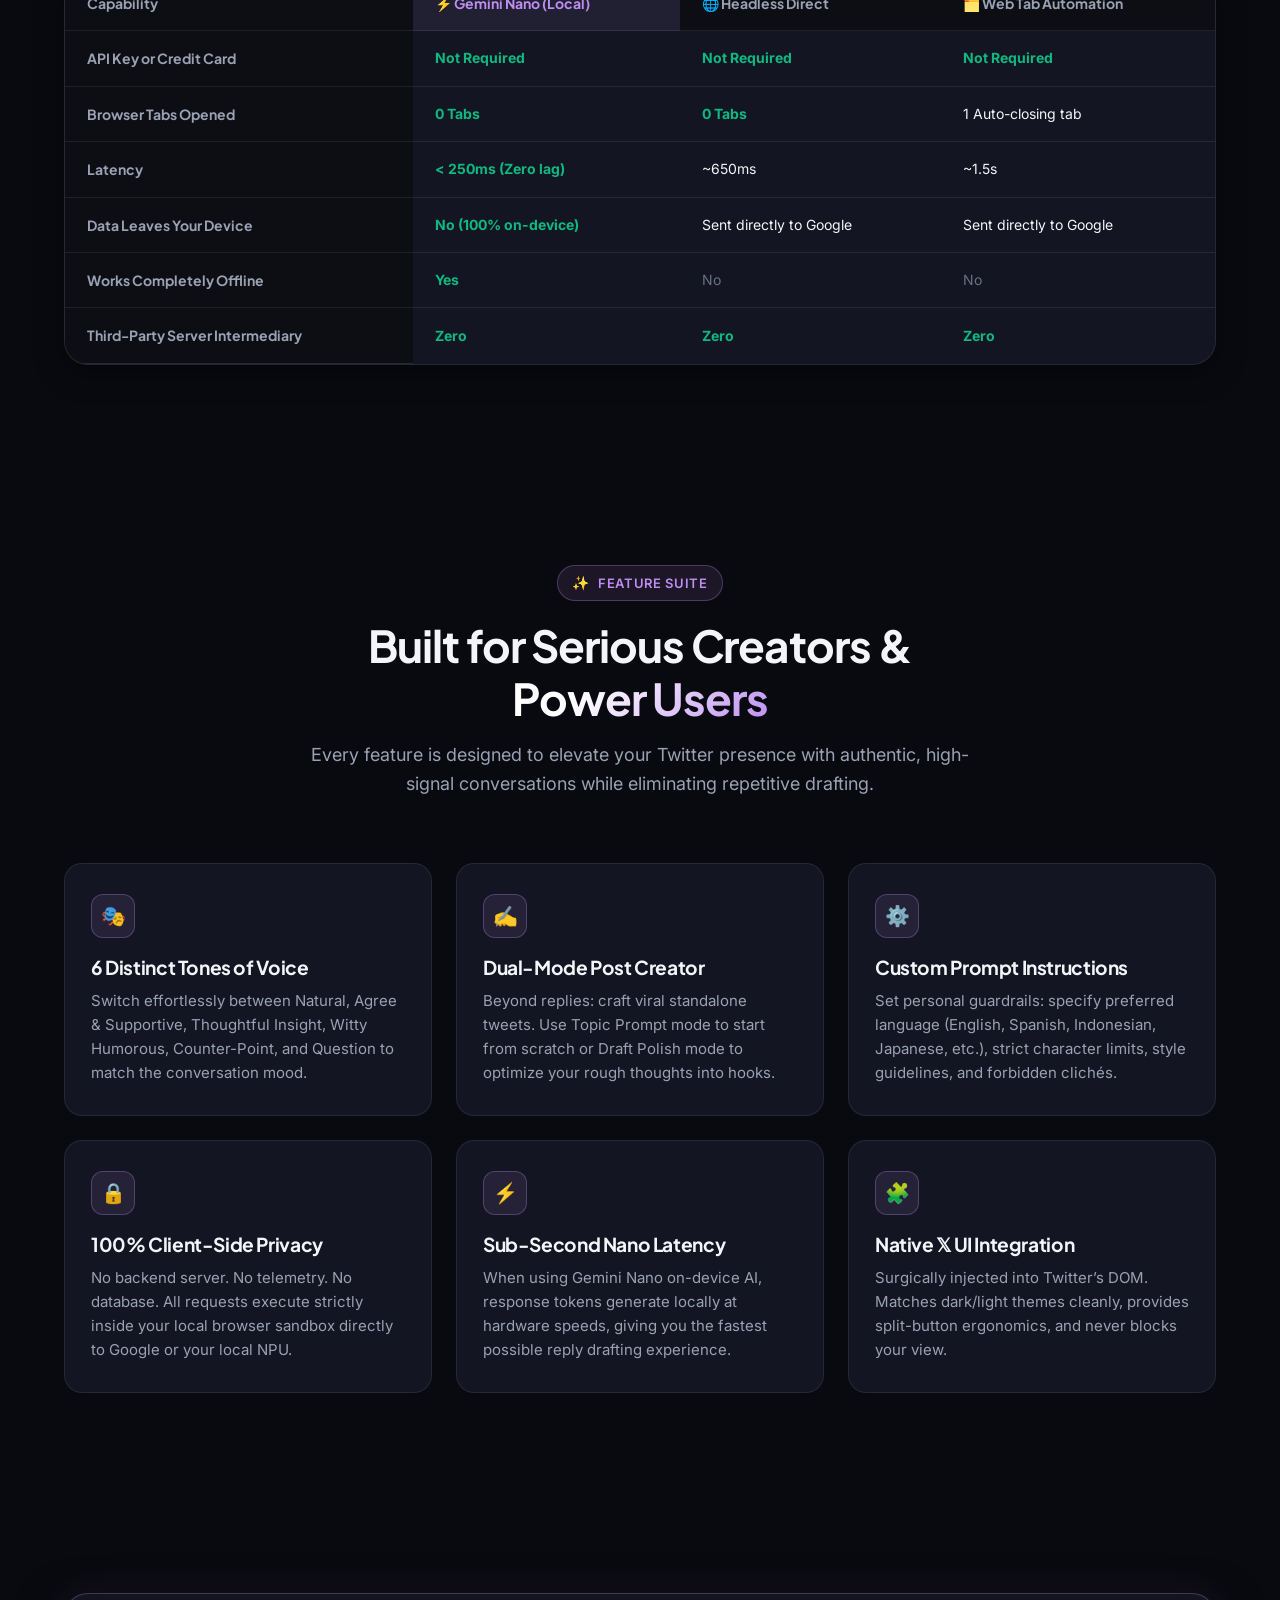
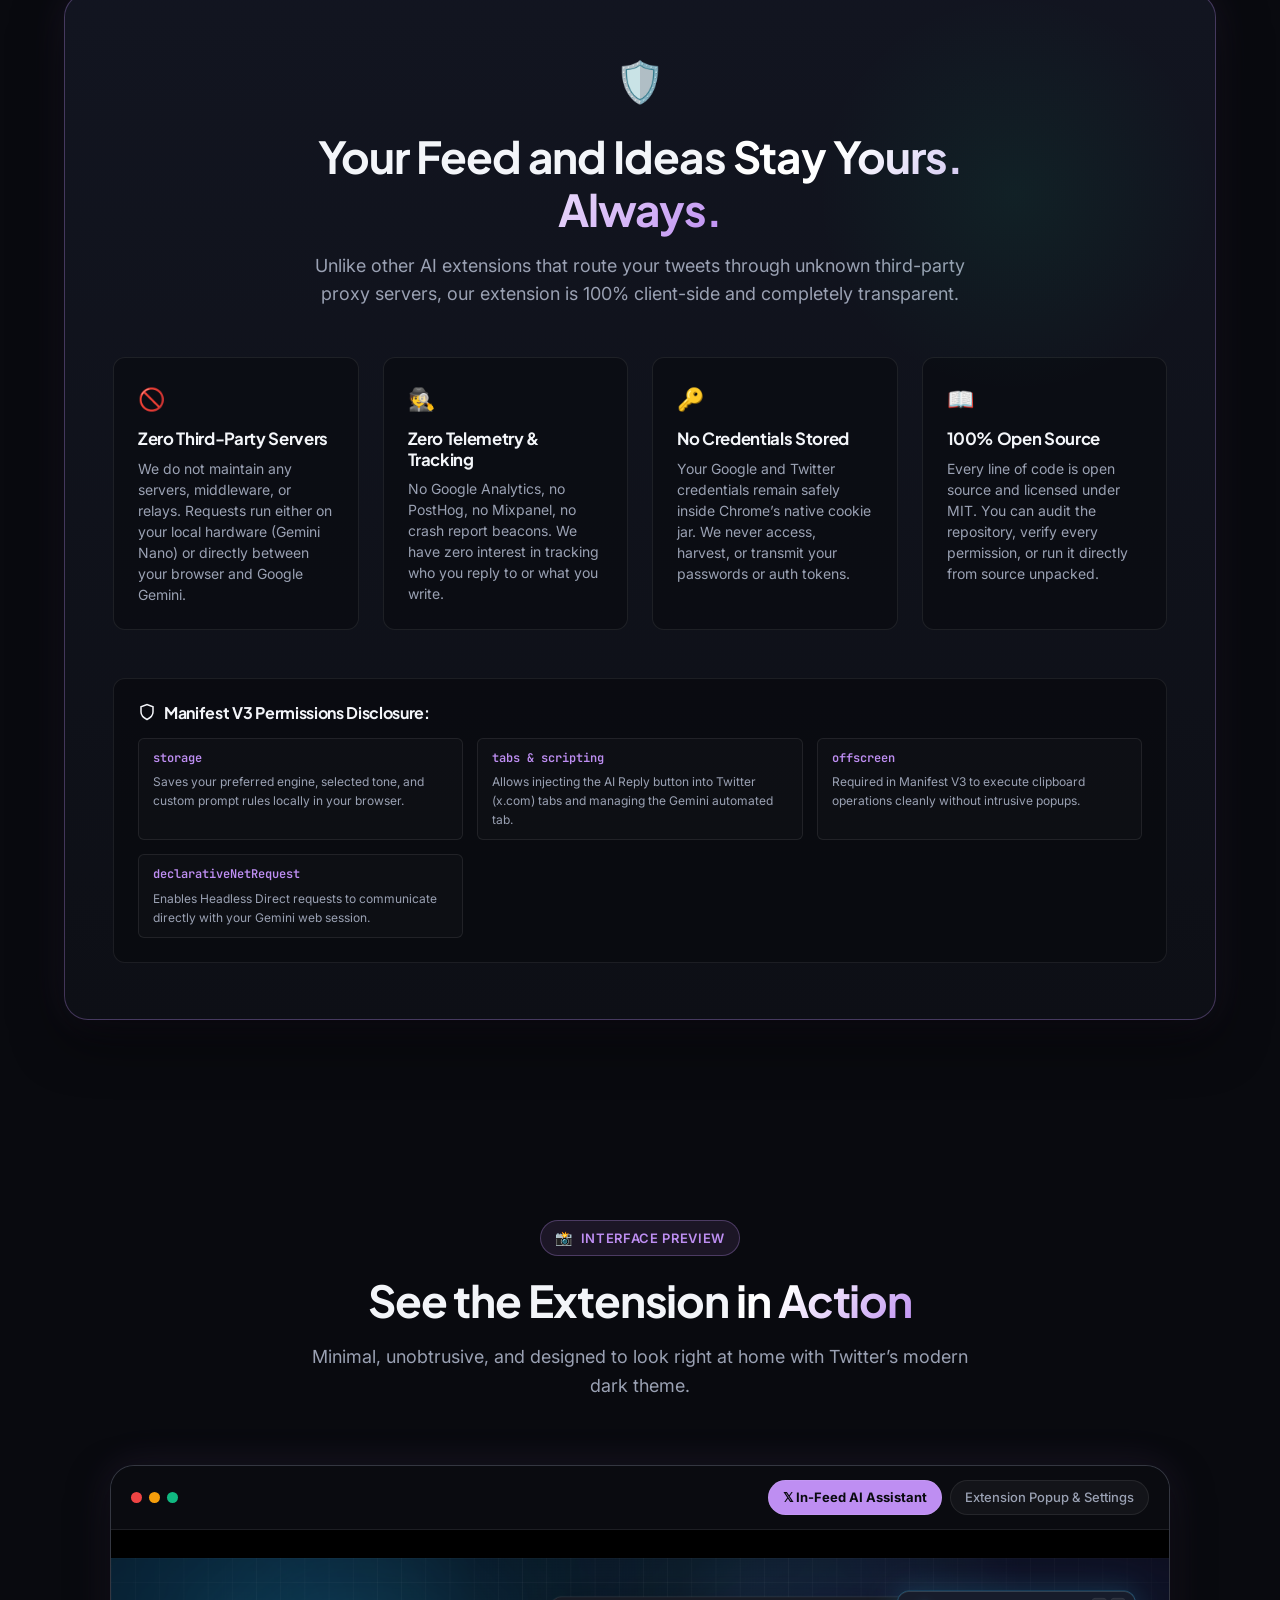
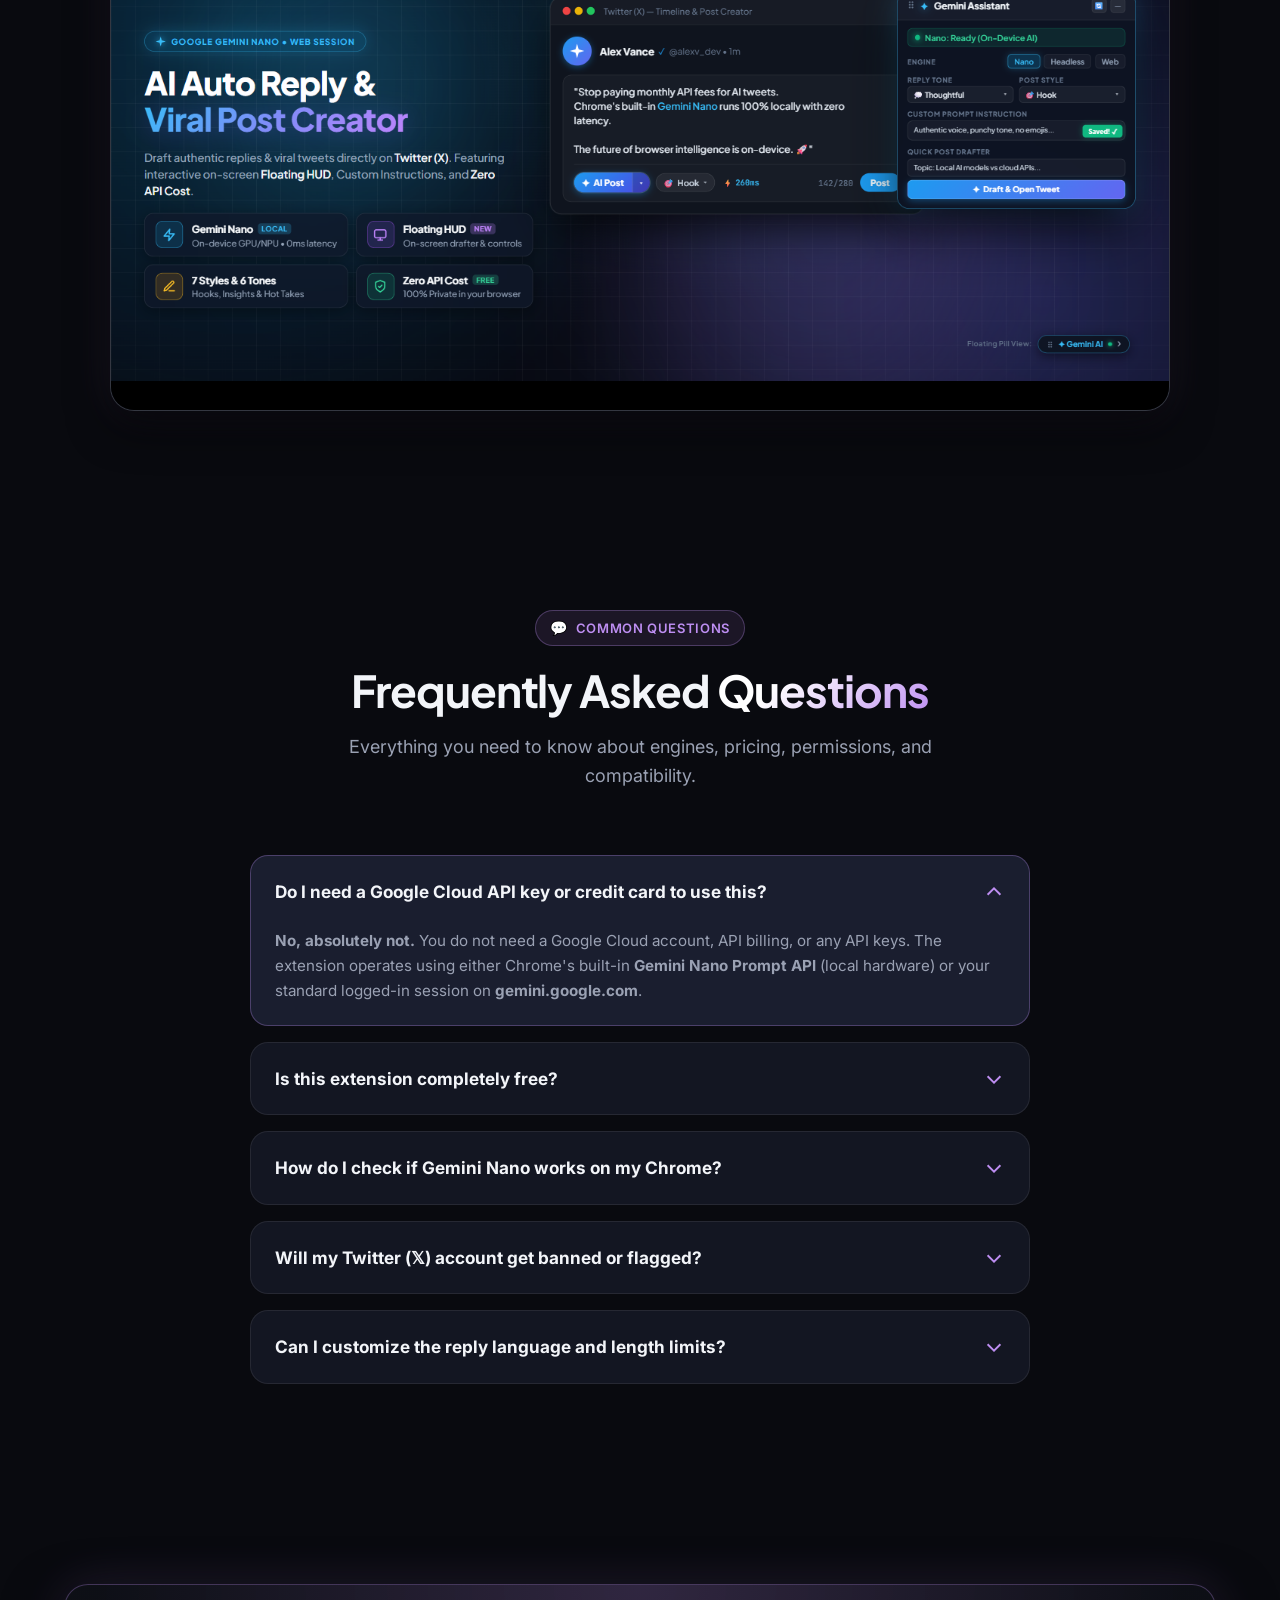
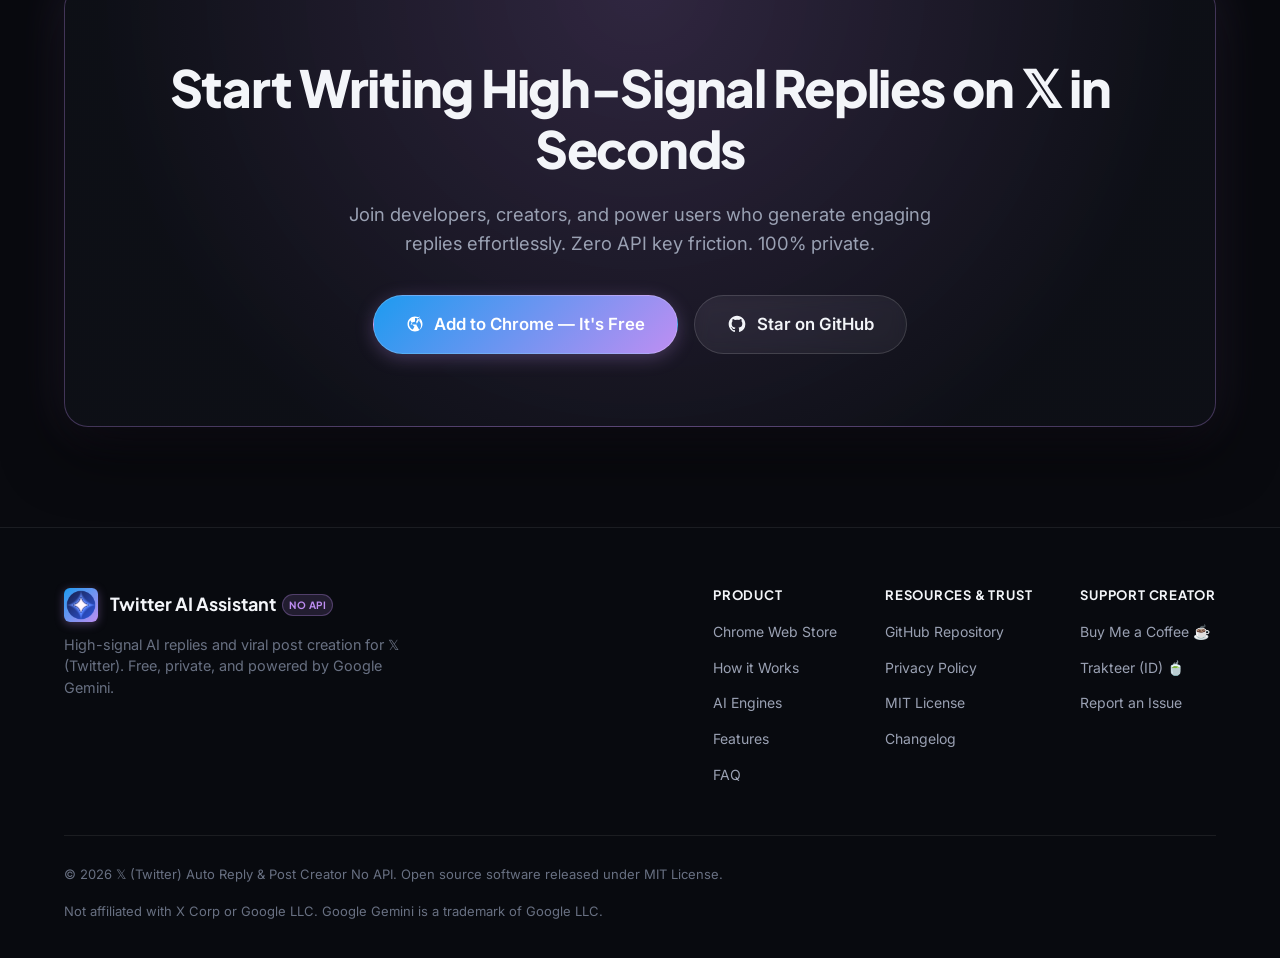
==== commit 18363178: "feat: release v1.3.2 - Gemini Cloud API, disabled Gemma, Headless parser fix, and HUD layout improve" ====
--- a/website/index.html
+++ b/website/index.html
@@ -3,571 +3,899 @@
 <head>
   <meta charset="UTF-8">
   <meta name="viewport" content="width=device-width, initial-scale=1.0">
-  <title>Twitter AI Auto Reply — Intelligent Tweet Replies via Google Gemini</title>
-  <meta name="description" content="Boost your Twitter (X) engagement with context-aware auto-replies powered by Google Gemini. Free, private, and works with on-device Gemini Nano or your web session with zero API keys.">
-  <meta name="keywords" content="Twitter AI, X auto reply, Google Gemini extension, Gemini Nano, Chrome Built-in AI, Twitter automation, free AI reply">
+  <title>𝕏 (Twitter) Auto Reply & Post Creator No API — Powered by Google Gemini</title>
   
-  <!-- Open Graph / Social Sharing -->
+  <!-- Primary Meta Tags -->
+  <meta name="title" content="𝕏 (Twitter) Auto Reply & Post Creator No API — Powered by Google Gemini">
+  <meta name="description" content="One-click context-aware AI replies and post generator for Twitter (𝕏). Powered by Gemini Nano on-device AI and your Gemini session. 100% private, client-side, and zero API keys.">
+  <meta name="theme-color" content="#090a0f">
+  
+  <!-- Open Graph / Facebook -->
   <meta property="og:type" content="website">
-  <meta property="og:title" content="Twitter AI Auto Reply — Intelligent Tweet Replies via Google Gemini">
-  <meta property="og:description" content="Generate intelligent auto-replies on Twitter (X) using Google Gemini without any API key. 100% private and on-device.">
-  <meta property="og:image" content="assets/extension_popup_default.png">
-  
+  <meta property="og:url" content="https://chromewebstore.google.com/detail/bgpgjojfnfoepfedcinphjmmgkkffhpo">
+  <meta property="og:title" content="𝕏 (Twitter) Auto Reply & Post Creator No API">
+  <meta property="og:description" content="Generate context-aware replies and viral posts directly beneath tweets on 𝕏 with Google Gemini. No API key or paid subscription needed.">
+  <meta property="og:image" content="assets/images/promo_marquee_1400x560.png">
+
+  <!-- Twitter -->
+  <meta property="twitter:card" content="summary_large_image">
+  <meta property="twitter:url" content="https://chromewebstore.google.com/detail/bgpgjojfnfoepfedcinphjmmgkkffhpo">
+  <meta property="twitter:title" content="𝕏 (Twitter) Auto Reply & Post Creator No API">
+  <meta property="twitter:description" content="One-click context-aware AI replies for Twitter (𝕏). 100% private, on-device AI option, zero API keys.">
+  <meta property="twitter:image" content="assets/images/promo_marquee_1400x560.png">
+
   <!-- Favicon -->
-  <link rel="icon" type="image/png" href="assets/icon-128.png">
-
-  <!-- Google Fonts (Outfit & Inter) -->
+  <link rel="icon" type="image/png" sizes="32x32" href="assets/icons/icon-48.png">
+  <link rel="icon" type="image/png" sizes="16x16" href="assets/icons/icon-16.png">
+
+  <!-- Google Fonts: Plus Jakarta Sans & Inter -->
   <link rel="preconnect" href="https://fonts.googleapis.com">
   <link rel="preconnect" href="https://fonts.gstatic.com" crossorigin>
-  <link href="https://fonts.googleapis.com/css2?family=Inter:wght@300;400;500;600;700&family=Outfit:wght@400;500;600;700;800;900&family=JetBrains+Mono:wght@400;500&display=swap" rel="stylesheet">
-  
-  <!-- Main Stylesheet -->
-  <link rel="stylesheet" href="styles.css">
+  <link href="https://fonts.googleapis.com/css2?family=Inter:wght@400;500;600;700&family=Plus+Jakarta+Sans:wght@600;700;800&family=JetBrains+Mono:wght@500;600&display=swap" rel="stylesheet">
+
+  <!-- Stylesheets -->
+  <link rel="stylesheet" href="styles/main.css">
+  <link rel="stylesheet" href="styles/animations.css">
+  <link rel="stylesheet" href="styles/components.css">
 </head>
 <body>
 
-  <!-- Glowing Background Orbs -->
-  <div class="glow-orb orb-primary" aria-hidden="true"></div>
-  <div class="glow-orb orb-secondary" aria-hidden="true"></div>
-  <div class="glow-orb orb-accent" aria-hidden="true"></div>
-
-  <!-- Header / Navigation -->
-  <header class="site-header" id="header">
-    <div class="container header-inner">
-      <a href="#hero" class="brand">
-        <img src="assets/icon-128.png" alt="Twitter AI Auto Reply Logo" class="brand-logo" width="36" height="36">
-        <div class="brand-text">
-          <span class="brand-name">Twitter AI Reply</span>
-          <span class="brand-badge">Gemini Powered</span>
+  <!-- Navigation Bar -->
+  <header class="navbar" role="banner">
+    <div class="container nav-container">
+      <a href="#" class="nav-brand" aria-label="Home">
+        <div class="nav-brand-logo">
+          <img src="assets/icons/icon-48.png" alt="𝕏 AI Reply Logo" width="30" height="30">
+        </div>
+        <div class="nav-brand-text">
+          <span>Twitter AI Assistant</span>
+          <span class="nav-brand-tag">No API</span>
         </div>
       </a>
 
-      <nav class="nav-links" id="nav-menu" aria-label="Main Navigation">
+      <nav class="nav-links" aria-label="Main Navigation">
+        <a href="#how-it-works" class="nav-link">How it works</a>
+        <a href="#engines" class="nav-link">AI Engines</a>
         <a href="#features" class="nav-link">Features</a>
-        <a href="#engines" class="nav-link">3 Engines</a>
-        <a href="#demo" class="nav-link">Live Playground</a>
-        <a href="#install" class="nav-link">Install Guide</a>
+        <a href="#privacy" class="nav-link">Privacy & Trust</a>
+        <a href="#showcase" class="nav-link">Screenshots</a>
         <a href="#faq" class="nav-link">FAQ</a>
       </nav>
 
-      <div class="header-actions">
-        <a href="https://github.com/gomedz/twitter-auto-reply" target="_blank" rel="noopener noreferrer" class="btn btn-github">
-          <svg class="github-icon" viewBox="0 0 24 24" width="18" height="18" fill="currentColor">
-            <path d="M12 0C5.37 0 0 5.37 0 12c0 5.31 3.435 9.795 8.205 11.385.6.105.825-.255.825-.57 0-.285-.015-1.23-.015-2.235-3.015.555-3.795-.735-4.035-1.41-.135-.345-.72-1.41-1.23-1.695-.42-.225-1.02-.78-.015-.795.945-.015 1.62.87 1.845 1.23 1.08 1.815 2.805 1.305 3.495.99.105-.78.42-1.305.765-1.605-2.67-.3-5.46-1.335-5.46-5.925 0-1.305.465-2.385 1.23-3.225-.12-.3-.54-1.53.12-3.18 0 0 1.005-.315 3.3 1.23.96-.27 1.98-.405 3-.405s2.04.135 3 .405c2.295-1.56 3.3-1.23 3.3-1.23.66 1.65.24 2.88.12 3.18.765.84 1.23 1.905 1.23 3.225 0 4.605-2.805 5.625-5.475 5.925.435.375.81 1.095.81 2.22 0 1.605-.015 2.895-.015 3.3 0 .315.225.69.825.57A12.02 12.02 0 0024 12c0-6.63-5.37-12-12-12z"/>
+      <div class="nav-actions">
+        <a href="https://github.com/gomedz/twitter-auto-reply" target="_blank" rel="noopener noreferrer" class="nav-github-link" aria-label="GitHub Repository" title="View Source on GitHub">
+          <svg width="20" height="20" viewBox="0 0 24 24" fill="currentColor">
+            <path fill-rule="evenodd" clip-rule="evenodd" d="M12 2C6.477 2 2 6.484 2 12.017c0 4.425 2.865 8.18 6.839 9.504.5.092.682-.217.682-.483 0-.237-.008-.868-.013-1.703-2.782.605-3.369-1.343-3.369-1.343-.454-1.158-1.11-1.466-1.11-1.466-.908-.62.069-.608.069-.608 1.003.07 1.53 1.032 1.53 1.032.892 1.53 2.341 1.088 2.91.832.092-.647.35-1.088.636-1.338-2.22-.253-4.555-1.113-4.555-4.951 0-1.093.39-1.988 1.029-2.688-.103-.253-.446-1.272.098-2.65 0 0 .84-.27 2.75 1.026A9.564 9.564 0 0112 6.844c.85.004 1.705.115 2.504.337 1.909-1.296 2.747-1.027 2.747-1.027.546 1.379.202 2.398.1 2.651.64.7 1.028 1.595 1.028 2.688 0 3.848-2.339 4.695-4.566 4.943.359.309.678.92.678 1.855 0 1.338-.012 2.419-.012 2.747 0 .268.18.58.688.482A10.019 10.019 0 0022 12.017C22 6.484 17.522 2 12 2z"/>
           </svg>
-          <span>Star on GitHub</span>
         </a>
-        <a href="#install" class="btn btn-primary">Get Extension</a>
-      </div>
+
+        <a href="https://chromewebstore.google.com/detail/bgpgjojfnfoepfedcinphjmmgkkffhpo" target="_blank" rel="noopener noreferrer" class="btn btn-primary" id="nav-cta-btn">
+          <svg class="btn-icon" viewBox="0 0 24 24" fill="currentColor">
+            <path d="M12 2C6.48 2 2 6.48 2 12s4.48 10 10 10 10-4.48 10-10S17.52 2 12 2zm0 18c-4.41 0-8-3.59-8-8 0-1.85.63-3.55 1.69-4.9L9.36 13.5c.34.88 1.06 1.57 1.96 1.88L8.6 20.17C9.66 20.35 10.8 20.4 12 20.4zm0-15.9c2.14 0 4.09.84 5.54 2.21l-3.83 6.64c-.45-.29-.98-.45-1.55-.45h-6.2c1.23-2.06 3.49-3.4 6.04-3.4zm5.8 4.25c1.37 1.45 2.2 3.4 2.2 5.55 0 2.23-.9 4.25-2.36 5.71l-3.69-6.39c.27-.47.42-1.02.42-1.61 0-.96-.43-1.82-1.1-2.4l4.53-7.86z"/>
+          </svg>
+          <span>Add to Chrome</span>
+        </a>
+
+        <button class="nav-mobile-toggle" aria-label="Toggle navigation menu" aria-expanded="false">
+          <span></span>
+          <span></span>
+          <span></span>
+        </button>
+      </div>
+    </div>
+
+    <!-- Mobile Navigation Drawer -->
+    <div class="mobile-menu" role="dialog" aria-modal="true" aria-label="Mobile Navigation">
+      <a href="#how-it-works" class="nav-link">How it works</a>
+      <a href="#engines" class="nav-link">AI Engines</a>
+      <a href="#features" class="nav-link">Features</a>
+      <a href="#privacy" class="nav-link">Privacy & Trust</a>
+      <a href="#showcase" class="nav-link">Screenshots</a>
+      <a href="#faq" class="nav-link">FAQ</a>
+      <a href="https://github.com/gomedz/twitter-auto-reply" target="_blank" rel="noopener noreferrer" class="btn btn-secondary">View GitHub Source</a>
+      <a href="https://chromewebstore.google.com/detail/bgpgjojfnfoepfedcinphjmmgkkffhpo" target="_blank" rel="noopener noreferrer" class="btn btn-primary">Add to Chrome — Free</a>
     </div>
   </header>
 
   <main>
-    <!-- Hero Section -->
-    <section class="hero-section" id="hero">
-      <div class="container hero-container">
+    <!-- Section 1: Hero Section -->
+    <section class="section hero-section" id="hero">
+      <div class="container">
         
-        <div class="hero-content">
-          <div class="hero-badge">
-            <span class="badge-dot"></span>
-            <span>Manifest V3 Ready • 100% Free & No API Key</span>
-          </div>
-
-          <h1 class="hero-title">
-            Intelligent Twitter Replies. <br>
-            <span class="gradient-text">Zero API Cost.</span>
-          </h1>
-
-          <p class="hero-subtitle">
-            Generate authentic, contextual, and high-impact tweet replies in a single click directly inside your Twitter (X) composer. Powered by on-device <strong>Gemini Nano</strong> or your existing Google login session.
-          </p>
-
-          <div class="hero-cta-group">
-            <a href="#install" class="btn btn-primary btn-lg">
-              <span>Install Extension</span>
-              <svg viewBox="0 0 20 20" width="18" height="18" fill="currentColor">
-                <path fill-rule="evenodd" d="M10 3a1 1 0 011 1v7.586l2.293-2.293a1 1 0 111.414 1.414l-4 4a1 1 0 01-1.414 0l-4-4a1 1 0 111.414-1.414L9 11.586V4a1 1 0 011-1zM4 16a1 1 0 011-1h10a1 1 0 110 2H5a1 1 0 01-1-1z" clip-rule="evenodd"/>
-              </svg>
-            </a>
-            <a href="https://github.com/gomedz/twitter-auto-reply/blob/main/check_gemini_nano.md" target="_blank" rel="noopener noreferrer" class="btn btn-secondary btn-lg">
-              <span class="btn-icon">⚡</span>
-              <span>Check Gemini Nano</span>
-              <span class="external-arrow">&nearr;</span>
-            </a>
-          </div>
-
-          <!-- Hero Highlight Stats -->
-          <div class="hero-stats">
-            <div class="stat-card">
-              <span class="stat-number">0</span>
-              <span class="stat-label">API Keys Needed</span>
-            </div>
-            <div class="stat-divider"></div>
-            <div class="stat-card">
-              <span class="stat-number">3</span>
-              <span class="stat-label">AI Engine Modes</span>
-            </div>
-            <div class="stat-divider"></div>
-            <div class="stat-card">
-              <span class="stat-number">&lt;1s</span>
-              <span class="stat-label">Local GPU Nano Speed</span>
-            </div>
-            <div class="stat-divider"></div>
-            <div class="stat-card">
-              <span class="stat-number">100%</span>
-              <span class="stat-label">Private & Client-Side</span>
-            </div>
-          </div>
-        </div>
-
-        <!-- Hero Visual Showcase -->
-        <div class="hero-visual">
-          <div class="mockup-window">
-            <div class="window-header">
-              <div class="window-controls">
-                <span class="control red"></span>
-                <span class="control yellow"></span>
-                <span class="control green"></span>
+        <div class="hero-badge-wrap reveal">
+          <div class="hero-pill">
+            <span class="animate-sparkle">✦</span>
+            <span>Chrome Extension Manifest V3</span>
+            <span class="hero-pill-highlight">• Free & 100% Private</span>
+          </div>
+        </div>
+
+        <h1 class="hero-title reveal reveal-delay-1">
+          𝕏 (Twitter) Auto Reply &amp; Post Creator <span class="brand-gradient">No API</span>
+        </h1>
+
+        <p class="hero-subtitle reveal reveal-delay-2">
+          One-click context-aware AI replies and viral post generation directly beneath tweets on 𝕏. Powered by Google Gemini &amp; Gemini Nano on-device AI — zero API keys, no monthly fees, and 100% private.
+        </p>
+
+        <div class="hero-cta-group reveal reveal-delay-3">
+          <a href="https://chromewebstore.google.com/detail/bgpgjojfnfoepfedcinphjmmgkkffhpo" target="_blank" rel="noopener noreferrer" class="btn btn-primary btn-lg animate-glow-pulse" id="hero-cta-btn">
+            <svg class="btn-icon" viewBox="0 0 24 24" fill="currentColor">
+              <path d="M12 2C6.48 2 2 6.48 2 12s4.48 10 10 10 10-4.48 10-10S17.52 2 12 2zm0 18c-4.41 0-8-3.59-8-8 0-1.85.63-3.55 1.69-4.9L9.36 13.5c.34.88 1.06 1.57 1.96 1.88L8.6 20.17C9.66 20.35 10.8 20.4 12 20.4zm0-15.9c2.14 0 4.09.84 5.54 2.21l-3.83 6.64c-.45-.29-.98-.45-1.55-.45h-6.2c1.23-2.06 3.49-3.4 6.04-3.4zm5.8 4.25c1.37 1.45 2.2 3.4 2.2 5.55 0 2.23-.9 4.25-2.36 5.71l-3.69-6.39c.27-.47.42-1.02.42-1.61 0-.96-.43-1.82-1.1-2.4l4.53-7.86z"/>
+            </svg>
+            <span>Add to Chrome — It's Free</span>
+          </a>
+
+          <a href="#how-it-works" class="btn btn-secondary btn-lg">
+            <span>Explore Walkthrough</span>
+            <svg width="16" height="16" viewBox="0 0 24 24" fill="none" stroke="currentColor" stroke-width="2" stroke-linecap="round" stroke-linejoin="round">
+              <path d="M7 13l5 5 5-5M7 6l5 5 5-5"/>
+            </svg>
+          </a>
+        </div>
+
+        <div class="hero-metrics reveal reveal-delay-4">
+          <div class="metric-item">
+            <span class="metric-icon">✓</span>
+            <span>No API Key or Billing</span>
+          </div>
+          <div class="metric-item">
+            <span class="metric-icon">✓</span>
+            <span>Gemini Nano On-Device AI</span>
+          </div>
+          <div class="metric-item">
+            <span class="metric-icon">✓</span>
+            <span>0 External Data Tracking</span>
+          </div>
+          <div class="metric-item">
+            <span class="metric-icon">✓</span>
+            <span>Open Source on GitHub</span>
+          </div>
+        </div>
+
+        <!-- Interactive Hero Tweet Card Mockup (Centerpiece) -->
+        <div class="hero-mockup-wrap reveal reveal-delay-3" id="demo-mockup">
+          <div class="mockup-glow" aria-hidden="true"></div>
+
+          <div class="mockup-card-container">
+            <!-- Mockup Header Controls -->
+            <div class="mockup-header-bar">
+              <div class="mockup-window-controls">
+                <span class="window-dot red"></span>
+                <span class="window-dot yellow"></span>
+                <span class="window-dot green"></span>
               </div>
-              <div class="window-tab">
-                <span class="tab-icon">✦</span>
-                <span>Twitter / X Extension Preview</span>
+
+              <!-- Context Switcher Tabs -->
+              <div class="mockup-tabs" role="tablist" aria-label="Sample Tweet Categories">
+                <button type="button" class="mockup-tab-btn active" role="tab" aria-selected="true" data-index="0">AI &amp; Dev Tech</button>
+                <button type="button" class="mockup-tab-btn" role="tab" aria-selected="false" data-index="1">Product UX</button>
+                <button type="button" class="mockup-tab-btn" role="tab" aria-selected="false" data-index="2">Audience Growth</button>
               </div>
             </div>
 
-            <div class="window-body">
-              <!-- Live Mockup Tweet Card -->
-              <div class="tweet-mockup">
-                <div class="tweet-header">
-                  <div class="tweet-avatar">👨‍💻</div>
-                  <div class="tweet-user">
-                    <span class="tweet-name">Tech Insider</span>
-                    <span class="tweet-handle">@techinsider • 2m</span>
+            <!-- Tweet Content Box -->
+            <div class="tweet-content-box">
+              <!-- Author Row -->
+              <div class="tweet-author-row">
+                <div class="tweet-author-info">
+                  <div class="tweet-avatar" id="mockup-avatar" style="background: linear-gradient(135deg, #be8ef2, #7928ca)">E</div>
+                  <div class="author-meta">
+                    <div class="author-name-group">
+                      <span class="author-name" id="mockup-author-name">Elena Rostova</span>
+                      <svg class="verified-badge" viewBox="0 0 24 24" fill="currentColor" aria-label="Verified Account">
+                        <path d="M22.5 12.5c0-1.58-.875-2.95-2.148-3.6.154-.435.238-.905.238-1.4 0-2.21-1.79-4-4-4-.495 0-.965.084-1.4.238C14.55 2.475 13.18 1.6 11.6 1.6c-1.58 0-2.95.875-3.6 2.148-.435-.154-.905-.238-1.4-.238-2.21 0-4 1.79-4 4 0 .495.084.965.238 1.4C1.575 10.45.7 11.82.7 13.4c0 1.58.875 2.95 2.148 3.6-.154.435-.238.905-.238 1.4 0 2.21 1.79 4 4 4 .495 0 .965-.084 1.4-.238 1.15 1.273 2.52 2.148 4.1 2.148 1.58 0 2.95-.875 3.6-2.148.435.154.905.238 1.4.238 2.21 0 4-1.79 4-4 0-.495-.084-.965-.238-1.4 1.273-1.15 2.148-2.52 2.148-4.1zm-12.71 4.29l-4.29-4.29 1.41-1.41 2.88 2.88 6.59-6.59 1.41 1.41-8 8z"/>
+                      </svg>
+                    </div>
+                    <span class="author-handle" id="mockup-author-handle">@elena_devs</span>
                   </div>
                 </div>
-                <div class="tweet-text">
-                  Chrome's built-in on-device AI (Gemini Nano) is changing how browser extensions work. No latency, works offline, and complete user privacy. Have you tried it yet? 🚀
+
+                <div class="tweet-x-icon">
+                  <svg width="18" height="18" viewBox="0 0 24 24" fill="currentColor">
+                    <path d="M18.244 2.25h3.308l-7.227 8.26 8.502 11.24H16.17l-5.214-6.817L4.99 21.75H1.68l7.73-8.835L1.254 2.25H8.08l4.713 6.231zm-1.161 17.52h1.833L7.084 4.126H5.117z"/>
+                  </svg>
                 </div>
-
-                <!-- Extension Injected Toolbar -->
-                <div class="tweet-composer-mockup">
-                  <div class="composer-header">
-                    <div class="ai-button-highlight">
-                      <span class="ai-sparkle">✦</span>
-                      <span>AI Reply</span>
-                      <span class="tone-badge">Thoughtful 💡</span>
-                    </div>
-                    <span class="composer-status">Generated in 420ms</span>
+              </div>
+
+              <!-- Tweet Text -->
+              <p class="tweet-body-text" id="mockup-tweet-text">
+                Running local LLMs inside Chrome via Gemini Nano is a game changer. Sub-second response times, zero API bills, and complete privacy since data never leaves your device. Are you moving to local AI yet?
+              </p>
+
+              <!-- Tweet Metrics -->
+              <div class="tweet-stats-row">
+                <div class="tweet-stat-item">
+                  <svg width="16" height="16" fill="none" stroke="currentColor" stroke-width="2" viewBox="0 0 24 24"><path d="M21 11.5a8.38 8.38 0 01-.9 3.8 8.5 8.5 0 01-7.6 4.7 8.38 8.38 0 01-3.8-.9L3 21l1.9-5.7a8.38 8.38 0 01-.9-3.8 8.5 8.5 0 014.7-7.6 8.38 8.38 0 013.8-.9h.5a8.48 8.48 0 018 8v.5z"/></svg>
+                  <span id="mockup-stat-replies">54</span>
+                </div>
+                <div class="tweet-stat-item">
+                  <svg width="16" height="16" fill="none" stroke="currentColor" stroke-width="2" viewBox="0 0 24 24"><path d="M17 1l4 4-4 4M3 11V9a4 4 0 014-4h14M7 23l-4-4 4-4M21 13v2a4 4 0 01-4 4H3"/></svg>
+                  <span id="mockup-stat-reposts">28</span>
+                </div>
+                <div class="tweet-stat-item">
+                  <svg width="16" height="16" fill="none" stroke="currentColor" stroke-width="2" viewBox="0 0 24 24"><path d="M20.84 4.61a5.5 5.5 0 00-7.78 0L12 5.67l-1.06-1.06a5.5 5.5 0 00-7.78 7.78l1.06 1.06L12 21.23l7.78-7.78 1.06-1.06a5.5 5.5 0 000-7.78z"/></svg>
+                  <span id="mockup-stat-likes">412</span>
+                </div>
+                <div class="tweet-stat-item">
+                  <svg width="16" height="16" fill="none" stroke="currentColor" stroke-width="2" viewBox="0 0 24 24"><path d="M2 12s3-7 10-7 10 7 10 7-3 7-10 7-10-7-10-7z"/><circle cx="12" cy="12" r="3"/></svg>
+                  <span id="mockup-stat-views">38.4K</span>
+                </div>
+              </div>
+
+              <!-- Reply Box & Injected Extension UI Replica -->
+              <div class="mockup-composer-area" id="mockup-composer">
+                <div class="composer-user-header">
+                  <div class="composer-user-tag">
+                    Replying to <span id="mockup-reply-target">@elena_devs</span>
                   </div>
-                  <div class="composer-reply-text">
-                    "The shift to local LLMs like Gemini Nano in Chrome is huge—especially for privacy-sensitive tools. Running inference directly on the GPU without sending data to third-party servers solves so many latency and privacy bottlenecks."
+                  <div class="engine-status-pill" id="mockup-engine-pill">
+                    <span class="radar-dot"></span>
+                    <span>⚡ Gemini Nano · 180ms · Local GPU</span>
                   </div>
                 </div>
-              </div>
-
-              <!-- Popup Screenshot Inset -->
-              <div class="popup-screenshot-wrapper">
-                <img src="assets/extension_popup_default.png" alt="Extension Popup Interface" class="popup-image" loading="lazy">
-              </div>
-            </div>
-          </div>
-        </div>
-
-      </div>
-    </section>
-
-    <!-- Key Features Section -->
-    <section class="section features-section" id="features">
-      <div class="container">
-        <div class="section-badge">Capabilities</div>
-        <h2 class="section-title">Engineered for Seamless Twitter (X) Engagement</h2>
-        <p class="section-desc">Experience effortless interaction with powerful features tailored for creators, developers, and power users.</p>
-
-        <div class="features-grid">
-          <div class="feature-card">
-            <div class="feature-icon-wrapper blue">
-              <span class="feature-icon">🎯</span>
-            </div>
-            <h3 class="feature-title">One-Click Native Insertion</h3>
-            <p class="feature-text">An intuitive "✦ AI Reply" button is injected natively into tweet threads and reply composer boxes, activating Twitter's native Reply button seamlessly.</p>
-          </div>
-
-          <div class="feature-card">
-            <div class="feature-icon-wrapper cyan">
-              <span class="feature-icon">⚡</span>
-            </div>
-            <h3 class="feature-title">On-Device Gemini Nano</h3>
-            <p class="feature-text">Harness Chrome's built-in neural hardware. 100% offline-ready, lightning-fast inference, zero cloud dependencies, and zero open tabs.</p>
-          </div>
-
-          <div class="feature-card">
-            <div class="feature-icon-wrapper purple">
-              <span class="feature-icon">🎭</span>
-            </div>
-            <h3 class="feature-title">6 Curated Reply Tones</h3>
-            <p class="feature-text">Quick & Natural, Agree & Supportive, Thoughtful Insight, Witty & Humorous, Counter-Point, or Ask a Question—crafted to fit every conversation.</p>
-          </div>
-
-          <div class="feature-card">
-            <div class="feature-icon-wrapper amber">
-              <span class="feature-icon">📝</span>
-            </div>
-            <h3 class="feature-title">Custom Prompt Directives</h3>
-            <p class="feature-text">Provide custom instructions like "keep replies under 150 chars", "no hashtags", or "reply in casual Indonesian/English" to match your unique brand voice.</p>
-          </div>
-
-          <div class="feature-card">
-            <div class="feature-icon-wrapper green">
-              <span class="feature-icon">🛡️</span>
-            </div>
-            <h3 class="feature-title">100% Private & Client-Side</h3>
-            <p class="feature-text">No remote developer servers, no analytics trackers, and no middleman databases. Everything executes safely within your local Chrome sandbox.</p>
-          </div>
-
-          <div class="feature-card">
-            <div class="feature-icon-wrapper red">
-              <span class="feature-icon">🧹</span>
-            </div>
-            <h3 class="feature-title">Smart Tab Auto-Closing</h3>
-            <p class="feature-text">When using Web Tab automation mode, temporary Gemini tabs close themselves automatically as soon as the reply is generated, keeping your workspace clutter-free.</p>
-          </div>
-        </div>
-      </div>
-    </section>
-
-    <!-- 3 AI Engines Comparison Section -->
-    <section class="section engines-section" id="engines">
-      <div class="container">
-        <div class="section-badge">Architecture</div>
-        <h2 class="section-title">Pick the Engine That Fits Your Hardware</h2>
-        <p class="section-desc">Switch engines anytime with one click in the extension popup.</p>
-
-        <div class="engines-grid">
-          <!-- Engine 1: Gemini Nano -->
-          <div class="engine-card featured">
-            <div class="engine-badge-top">Recommended</div>
-            <div class="engine-header">
-              <div class="engine-icon-box">⚡</div>
-              <div>
-                <h3 class="engine-name">Gemini Nano</h3>
-                <span class="engine-sub">Chrome Built-in Local AI</span>
-              </div>
-            </div>
-            <p class="engine-desc">Runs 100% on your local GPU/NPU using Chrome's built-in Prompt API. Zero tabs, zero server latency, and works offline.</p>
-            <ul class="engine-specs">
-              <li><span class="check">✓</span> <strong>0 tabs opened</strong></li>
-              <li><span class="check">✓</span> <strong>Instant generation</strong> (&lt;1s)</li>
-              <li><span class="check">✓</span> <strong>100% private</strong> on your machine</li>
-              <li><span class="check">✓</span> <strong>Requires:</strong> Chrome with Built-in AI</li>
-            </ul>
-            <a href="https://github.com/gomedz/twitter-auto-reply/blob/main/check_gemini_nano.md" target="_blank" rel="noopener noreferrer" class="btn btn-outline btn-block">
-              Check Support Guide &nearr;
-            </a>
-          </div>
-
-          <!-- Engine 2: Headless Web -->
-          <div class="engine-card">
-            <div class="engine-header">
-              <div class="engine-icon-box">🌐</div>
-              <div>
-                <h3 class="engine-name">Headless Direct</h3>
-                <span class="engine-sub">Silent Cookie Session</span>
-              </div>
-            </div>
-            <p class="engine-desc">Directly communicates with Gemini's backend API using your active Google login cookies in silent background requests.</p>
-            <ul class="engine-specs">
-              <li><span class="check">✓</span> <strong>0 tabs opened</strong></li>
-              <li><span class="check">✓</span> <strong>Zero API key required</strong></li>
-              <li><span class="check">✓</span> <strong>Full cloud model quality</strong></li>
-              <li><span class="check">✓</span> <strong>Requires:</strong> Logged into Gemini in browser</li>
-            </ul>
-            <div class="engine-note">Silent background automation</div>
-          </div>
-
-          <!-- Engine 3: Web Tab -->
-          <div class="engine-card">
-            <div class="engine-header">
-              <div class="engine-icon-box">🗂️</div>
-              <div>
-                <h3 class="engine-name">Gemini Web Tab</h3>
-                <span class="engine-sub">DOM Tab Automation</span>
-              </div>
-            </div>
-            <p class="engine-desc">Automates a lightweight Gemini web tab to prompt the AI and extracts the reply directly from the chat UI with auto-close.</p>
-            <ul class="engine-specs">
-              <li><span class="check">✓</span> <strong>100% reliable fallback</strong></li>
-              <li><span class="check">✓</span> <strong>Auto-close toggle included</strong></li>
-              <li><span class="check">✓</span> <strong>No technical setup needed</strong></li>
-              <li><span class="check">✓</span> <strong>Requires:</strong> Logged into Gemini in browser</li>
-            </ul>
-            <div class="engine-note">Universal fallback for any device</div>
-          </div>
-        </div>
-      </div>
-    </section>
-
-    <!-- Interactive Live Playground / Demo -->
-    <section class="section demo-section" id="demo">
-      <div class="container">
-        <div class="section-badge">Interactive Simulation</div>
-        <h2 class="section-title">Try the Reply Generator Live</h2>
-        <p class="section-desc">Experience how the extension crafts contextual responses tailored to your selected tone.</p>
-
-        <div class="playground-card">
-          <div class="playground-grid">
-            
-            <!-- Left: Inputs -->
-            <div class="playground-controls">
-              <div class="input-group">
-                <label for="demo-tweet" class="input-label">Sample Tweet to Reply to:</label>
-                <div class="preset-pills">
-                  <button type="button" class="preset-pill active" data-text="AI coding assistants are getting remarkably good at writing boilerplate, but architecture and product judgment still need human taste. Agree or disagree?">Tech Debate</button>
-                  <button type="button" class="preset-pill" data-text="Just published our open-source project after 6 months of intense building! Would love some feedback from fellow developers.">Showcase</button>
-                  <button type="button" class="preset-pill" data-text="What is the single best productivity habit you started this year that actually stuck?">Question</button>
+
+                <!-- Tone Selection Row -->
+                <div class="composer-tones-section">
+                  <div class="tones-label">
+                    <span>Select Reply Tone:</span>
+                    <span class="hint">Click any tone to test live AI drafting ▾</span>
+                  </div>
+                  <div class="tone-chips-row" id="mockup-tone-chips">
+                    <!-- Injected by tones-data.js & mockup.js -->
+                  </div>
                 </div>
-                <textarea id="demo-tweet" class="form-textarea" rows="3"></textarea>
-              </div>
-
-              <div class="input-group">
-                <label class="input-label">Choose Reply Tone:</label>
-                <div class="tone-selector-grid" id="tone-selector">
-                  <button type="button" class="tone-btn active" data-tone="thoughtful">💡 Thoughtful</button>
-                  <button type="button" class="tone-btn" data-tone="quick">⚡ Quick</button>
-                  <button type="button" class="tone-btn" data-tone="agree">👍 Agree</button>
-                  <button type="button" class="tone-btn" data-tone="funny">😂 Humorous</button>
-                  <button type="button" class="tone-btn" data-tone="question">❓ Question</button>
-                  <button type="button" class="tone-btn" data-tone="debate">🔥 Counter</button>
+
+                <!-- Live Generated Output Area -->
+                <div class="mockup-reply-textarea" id="mockup-reply-text">
+                  <!-- Simulated typing response appears here -->
+                </div>
+
+                <!-- Action Controls Bar (Authentic Extension Replica) -->
+                <div class="composer-actions-bar">
+                  <div class="composer-left-actions">
+                    <!-- The Actual Split-Button Component -->
+                    <div class="gemini-reply-wrapper-mockup">
+                      <div class="gemini-reply-btn-mockup" id="mockup-btn-ai-reply" title="Generate with Gemini">
+                        <span class="gemini-reply-action-mockup">
+                          <span class="animate-sparkle">✦</span>
+                          <span>AI Reply</span>
+                        </span>
+                        <div class="gemini-reply-divider-mockup"></div>
+                        <span class="gemini-reply-arrow-mockup">▾</span>
+                      </div>
+                    </div>
+
+                    <div class="composer-util-btns">
+                      <button type="button" class="util-btn" id="mockup-btn-copy" title="Copy to clipboard">
+                        <svg width="13" height="13" viewBox="0 0 24 24" fill="none" stroke="currentColor" stroke-width="2"><rect x="9" y="9" width="13" height="13" rx="2" ry="2"/><path d="M5 15H4a2 2 0 01-2-2V4a2 2 0 012-2h9a2 2 0 012 2v1"/></svg>
+                        <span>Copy</span>
+                      </button>
+                      <button type="button" class="util-btn" id="mockup-btn-clear" title="Clear text">
+                        <svg width="13" height="13" viewBox="0 0 24 24" fill="none" stroke="currentColor" stroke-width="2"><path d="M18 6L6 18M6 6l12 12"/></svg>
+                        <span>Reset</span>
+                      </button>
+                    </div>
+                  </div>
+
+                  <button type="button" class="btn-post-mockup" id="mockup-btn-post">
+                    Reply
+                  </button>
                 </div>
               </div>
 
-              <button type="button" id="btn-demo-generate" class="btn btn-primary btn-block">
-                <span>✦ Generate AI Reply</span>
+            </div>
+          </div>
+        </div>
+
+      </div>
+    </section>
+
+    <!-- Section 2: How It Works -->
+    <section class="section" id="how-it-works">
+      <div class="container">
+        <div class="section-header reveal">
+          <div class="section-tag">
+            <span class="icon">⚡</span>
+            <span>Simple Workflow</span>
+          </div>
+          <h2 class="section-title">
+            From Tweet to High-Signal Reply in <span class="text-gradient">Under 2 Seconds</span>
+          </h2>
+          <p class="section-subtitle">
+            No API dashboards, no credit cards, and no workflow interruption. Everything happens in-place right on your Twitter feed.
+          </p>
+        </div>
+
+        <div class="how-it-works-grid">
+          <!-- Step 1 -->
+          <div class="step-card reveal reveal-delay-1">
+            <div class="step-number">01</div>
+            <h3 class="step-title">Connect Gemini Session</h3>
+            <p class="step-desc">
+              Log into Google Gemini once in your browser, or enable Chrome's built-in Gemini Nano for zero-tab local AI.
+            </p>
+            <div class="step-micro-visual">
+              <span class="badge">Session</span>
+              <span>gemini.google.com or local Nano</span>
+            </div>
+          </div>
+
+          <!-- Step 2 -->
+          <div class="step-card reveal reveal-delay-2">
+            <div class="step-number">02</div>
+            <h3 class="step-title">Browse 𝕏 Normally</h3>
+            <p class="step-desc">
+              Scroll your home feed, notifications, or lists. The extension automatically detects active reply dialogs.
+            </p>
+            <div class="step-micro-visual">
+              <span class="badge">In-DOM</span>
+              <span>Native non-intrusive button</span>
+            </div>
+          </div>
+
+          <!-- Step 3 -->
+          <div class="step-card reveal reveal-delay-3">
+            <div class="step-number">03</div>
+            <h3 class="step-title">Click "✦ AI Reply" &amp; Pick Tone</h3>
+            <p class="step-desc">
+              Choose from 6 targeted tones (Thoughtful, Witty, Support, Counter-Point) to shape your perspective.
+            </p>
+            <div class="step-micro-visual">
+              <span class="badge">Tones</span>
+              <span>⚡ 👍 💡 😂 🔥 ❓</span>
+            </div>
+          </div>
+
+          <!-- Step 4 -->
+          <div class="step-card reveal reveal-delay-4">
+            <div class="step-number">04</div>
+            <h3 class="step-title">Review &amp; Post</h3>
+            <p class="step-desc">
+              The AI crafts the response and auto-inserts it directly into Twitter's composer for your review before sending.
+            </p>
+            <div class="step-micro-visual">
+              <span class="badge">Safe</span>
+              <span>You retain full editorial control</span>
+            </div>
+          </div>
+        </div>
+      </div>
+    </section>
+
+    <!-- Section 3: Three AI Engines -->
+    <section class="section" id="engines">
+      <div class="container">
+        <div class="section-header reveal">
+          <div class="section-tag">
+            <span class="icon">⚙️</span>
+            <span>Modular Architecture</span>
+          </div>
+          <h2 class="section-title">
+            Three Powerful AI Engines. <span class="text-gradient">You Choose.</span>
+          </h2>
+          <p class="section-subtitle">
+            Switch effortlessly between on-device local models, headless web sessions, or automated tab execution based on your machine and preferences.
+          </p>
+        </div>
+
+        <div class="engines-cards-grid">
+          <!-- Engine 1: Gemini Nano -->
+          <div class="engine-card featured reveal reveal-delay-1">
+            <div class="engine-ribbon">Recommended</div>
+            <div class="engine-icon-wrap">⚡</div>
+            <h3 class="engine-title">Gemini Nano</h3>
+            <p class="engine-description">
+              Chrome's built-in on-device AI. Executes directly on your PC's GPU or NPU without sending a single byte over the web.
+            </p>
+            <ul class="engine-specs-list">
+              <li class="engine-spec-item">
+                <span class="label">Browser Tabs Opened:</span>
+                <span class="val highlight">0 tabs (Silent)</span>
+              </li>
+              <li class="engine-spec-item">
+                <span class="label">Generation Speed:</span>
+                <span class="val highlight">&lt; 250ms (Instant)</span>
+              </li>
+              <li class="engine-spec-item">
+                <span class="label">Privacy Level:</span>
+                <span class="val highlight">100% On-Device Offline</span>
+              </li>
+              <li class="engine-spec-item">
+                <span class="label">Cloud Dependency:</span>
+                <span class="val">None (No internet required)</span>
+              </li>
+            </ul>
+          </div>
+
+          <!-- Engine 2: Headless Direct -->
+          <div class="engine-card reveal reveal-delay-2">
+            <div class="engine-icon-wrap">🌐</div>
+            <h3 class="engine-title">Headless Direct</h3>
+            <p class="engine-description">
+              Direct background requests utilizing your active Google login session cookies. Full Gemini cloud intelligence with zero clutter.
+            </p>
+            <ul class="engine-specs-list">
+              <li class="engine-spec-item">
+                <span class="label">Browser Tabs Opened:</span>
+                <span class="val highlight">0 tabs (Headless)</span>
+              </li>
+              <li class="engine-spec-item">
+                <span class="label">Generation Speed:</span>
+                <span class="val">~650ms</span>
+              </li>
+              <li class="engine-spec-item">
+                <span class="label">Privacy Level:</span>
+                <span class="val">Direct to Google (No 3rd Party)</span>
+              </li>
+              <li class="engine-spec-item">
+                <span class="label">API Key Needed:</span>
+                <span class="val highlight">None (Free Session)</span>
+              </li>
+            </ul>
+          </div>
+
+          <!-- Engine 3: Web Tab Automation -->
+          <div class="engine-card reveal reveal-delay-3">
+            <div class="engine-icon-wrap">🗂️</div>
+            <h3 class="engine-title">Web Tab Automation</h3>
+            <p class="engine-description">
+              Lightweight tab automation that interacts with gemini.google.com chat DOM. Features smart auto-close so tabs vanish immediately after pasting.
+            </p>
+            <ul class="engine-specs-list">
+              <li class="engine-spec-item">
+                <span class="label">Browser Tabs Opened:</span>
+                <span class="val">1 Temporary Tab</span>
+              </li>
+              <li class="engine-spec-item">
+                <span class="label">Auto-Close Tab:</span>
+                <span class="val highlight">Yes (Vanish on completion)</span>
+              </li>
+              <li class="engine-spec-item">
+                <span class="label">Generation Speed:</span>
+                <span class="val">~1.5s</span>
+              </li>
+              <li class="engine-spec-item">
+                <span class="label">Compatibility:</span>
+                <span class="val">Universal Chrome</span>
+              </li>
+            </ul>
+          </div>
+        </div>
+
+        <!-- Engine Comparison Matrix -->
+        <div class="engine-matrix-wrap reveal">
+          <table class="engine-table" aria-label="Engine Comparison Matrix">
+            <thead>
+              <tr>
+                <th scope="col">Capability</th>
+                <th scope="col" class="col-featured">⚡ Gemini Nano (Local)</th>
+                <th scope="col">🌐 Headless Direct</th>
+                <th scope="col">🗂️ Web Tab Automation</th>
+              </tr>
+            </thead>
+            <tbody>
+              <tr>
+                <th scope="row">API Key or Credit Card</th>
+                <td class="check-green">Not Required</td>
+                <td class="check-green">Not Required</td>
+                <td class="check-green">Not Required</td>
+              </tr>
+              <tr>
+                <th scope="row">Browser Tabs Opened</th>
+                <td class="check-green">0 Tabs</td>
+                <td class="check-green">0 Tabs</td>
+                <td>1 Auto-closing tab</td>
+              </tr>
+              <tr>
+                <th scope="row">Latency</th>
+                <td class="check-green">&lt; 250ms (Zero lag)</td>
+                <td>~650ms</td>
+                <td>~1.5s</td>
+              </tr>
+              <tr>
+                <th scope="row">Data Leaves Your Device</th>
+                <td class="check-green">No (100% on-device)</td>
+                <td>Sent directly to Google</td>
+                <td>Sent directly to Google</td>
+              </tr>
+              <tr>
+                <th scope="row">Works Completely Offline</th>
+                <td class="check-green">Yes</td>
+                <td class="cross-dim">No</td>
+                <td class="cross-dim">No</td>
+              </tr>
+              <tr>
+                <th scope="row">Third-Party Server Intermediary</th>
+                <td class="check-green">Zero</td>
+                <td class="check-green">Zero</td>
+                <td class="check-green">Zero</td>
+              </tr>
+            </tbody>
+          </table>
+        </div>
+      </div>
+    </section>
+
+    <!-- Section 4: Features Grid -->
+    <section class="section" id="features">
+      <div class="container">
+        <div class="section-header reveal">
+          <div class="section-tag">
+            <span class="icon">✨</span>
+            <span>Feature Suite</span>
+          </div>
+          <h2 class="section-title">
+            Built for Serious Creators &amp; <span class="text-gradient">Power Users</span>
+          </h2>
+          <p class="section-subtitle">
+            Every feature is designed to elevate your Twitter presence with authentic, high-signal conversations while eliminating repetitive drafting.
+          </p>
+        </div>
+
+        <div class="features-grid">
+          <!-- Card 1 -->
+          <div class="feature-card reveal reveal-delay-1">
+            <div class="feature-icon-box">🎭</div>
+            <h3 class="feature-title">6 Distinct Tones of Voice</h3>
+            <p class="feature-description">
+              Switch effortlessly between Natural, Agree &amp; Supportive, Thoughtful Insight, Witty Humorous, Counter-Point, and Question to match the conversation mood.
+            </p>
+          </div>
+
+          <!-- Card 2 -->
+          <div class="feature-card reveal reveal-delay-2">
+            <div class="feature-icon-box">✍️</div>
+            <h3 class="feature-title">Dual-Mode Post Creator</h3>
+            <p class="feature-description">
+              Beyond replies: craft viral standalone tweets. Use Topic Prompt mode to start from scratch or Draft Polish mode to optimize your rough thoughts into hooks.
+            </p>
+          </div>
+
+          <!-- Card 3 -->
+          <div class="feature-card reveal reveal-delay-3">
+            <div class="feature-icon-box">⚙️</div>
+            <h3 class="feature-title">Custom Prompt Instructions</h3>
+            <p class="feature-description">
+              Set personal guardrails: specify preferred language (English, Spanish, Indonesian, Japanese, etc.), strict character limits, style guidelines, and forbidden clichés.
+            </p>
+          </div>
+
+          <!-- Card 4 -->
+          <div class="feature-card reveal reveal-delay-1">
+            <div class="feature-icon-box">🔒</div>
+            <h3 class="feature-title">100% Client-Side Privacy</h3>
+            <p class="feature-description">
+              No backend server. No telemetry. No database. All requests execute strictly inside your local browser sandbox directly to Google or your local NPU.
+            </p>
+          </div>
+
+          <!-- Card 5 -->
+          <div class="feature-card reveal reveal-delay-2">
+            <div class="feature-icon-box">⚡</div>
+            <h3 class="feature-title">Sub-Second Nano Latency</h3>
+            <p class="feature-description">
+              When using Gemini Nano on-device AI, response tokens generate locally at hardware speeds, giving you the fastest possible reply drafting experience.
+            </p>
+          </div>
+
+          <!-- Card 6 -->
+          <div class="feature-card reveal reveal-delay-3">
+            <div class="feature-icon-box">🧩</div>
+            <h3 class="feature-title">Native 𝕏 UI Integration</h3>
+            <p class="feature-description">
+              Surgically injected into Twitter’s DOM. Matches dark/light themes cleanly, provides split-button ergonomics, and never blocks your view.
+            </p>
+          </div>
+        </div>
+      </div>
+    </section>
+
+    <!-- Section 5: Privacy & Trust (Core Highlight for Privacy-Conscious Users) -->
+    <section class="section" id="privacy">
+      <div class="container">
+        <div class="privacy-shield-container reveal">
+          <div class="privacy-header-content">
+            <div class="privacy-shield-icon">🛡️</div>
+            <h2 class="section-title">
+              Your Feed and Ideas <span class="text-gradient">Stay Yours. Always.</span>
+            </h2>
+            <p class="section-subtitle">
+              Unlike other AI extensions that route your tweets through unknown third-party proxy servers, our extension is 100% client-side and completely transparent.
+            </p>
+          </div>
+
+          <div class="privacy-pillars-grid">
+            <div class="privacy-pillar-card">
+              <div class="pillar-icon">🚫</div>
+              <h3 class="pillar-title">Zero Third-Party Servers</h3>
+              <p class="pillar-desc">
+                We do not maintain any servers, middleware, or relays. Requests run either on your local hardware (Gemini Nano) or directly between your browser and Google Gemini.
+              </p>
+            </div>
+
+            <div class="privacy-pillar-card">
+              <div class="pillar-icon">🕵️</div>
+              <h3 class="pillar-title">Zero Telemetry &amp; Tracking</h3>
+              <p class="pillar-desc">
+                No Google Analytics, no PostHog, no Mixpanel, no crash report beacons. We have zero interest in tracking who you reply to or what you write.
+              </p>
+            </div>
+
+            <div class="privacy-pillar-card">
+              <div class="pillar-icon">🔑</div>
+              <h3 class="pillar-title">No Credentials Stored</h3>
+              <p class="pillar-desc">
+                Your Google and Twitter credentials remain safely inside Chrome’s native cookie jar. We never access, harvest, or transmit your passwords or auth tokens.
+              </p>
+            </div>
+
+            <div class="privacy-pillar-card">
+              <div class="pillar-icon">📖</div>
+              <h3 class="pillar-title">100% Open Source</h3>
+              <p class="pillar-desc">
+                Every line of code is open source and licensed under MIT. You can audit the repository, verify every permission, or run it directly from source unpacked.
+              </p>
+            </div>
+          </div>
+
+          <!-- Permissions Transparency Accordion -->
+          <div class="permissions-accordion">
+            <h3 class="permissions-title">
+              <svg width="18" height="18" fill="none" stroke="currentColor" stroke-width="2" viewBox="0 0 24 24"><path d="M12 22s8-4 8-10V5l-8-3-8 3v7c0 6 8 10 8 10z"/></svg>
+              <span>Manifest V3 Permissions Disclosure:</span>
+            </h3>
+            <div class="permissions-list">
+              <div class="perm-item">
+                <code>storage</code>
+                <span>Saves your preferred engine, selected tone, and custom prompt rules locally in your browser.</span>
+              </div>
+              <div class="perm-item">
+                <code>tabs &amp; scripting</code>
+                <span>Allows injecting the AI Reply button into Twitter (x.com) tabs and managing the Gemini automated tab.</span>
+              </div>
+              <div class="perm-item">
+                <code>offscreen</code>
+                <span>Required in Manifest V3 to execute clipboard operations cleanly without intrusive popups.</span>
+              </div>
+              <div class="perm-item">
+                <code>declarativeNetRequest</code>
+                <span>Enables Headless Direct requests to communicate directly with your Gemini web session.</span>
+              </div>
+            </div>
+          </div>
+
+        </div>
+      </div>
+    </section>
+
+    <!-- Section 6: Real Product Screenshot & Demo Showcase -->
+    <section class="section" id="showcase">
+      <div class="container">
+        <div class="section-header reveal">
+          <div class="section-tag">
+            <span class="icon">📸</span>
+            <span>Interface Preview</span>
+          </div>
+          <h2 class="section-title">
+            See the Extension <span class="text-gradient">in Action</span>
+          </h2>
+          <p class="section-subtitle">
+            Minimal, unobtrusive, and designed to look right at home with Twitter’s modern dark theme.
+          </p>
+        </div>
+
+        <div class="showcase-browser-frame reveal">
+          <div class="showcase-header-bar">
+            <div class="mockup-window-controls">
+              <span class="window-dot red"></span>
+              <span class="window-dot yellow"></span>
+              <span class="window-dot green"></span>
+            </div>
+
+            <!-- Tab Switcher -->
+            <div class="showcase-tab-controls" role="tablist">
+              <button type="button" class="showcase-tab-btn active" data-target="showcase-banner">
+                𝕏 In-Feed AI Assistant
               </button>
-            </div>
-
-            <!-- Right: Simulated Twitter Composer -->
-            <div class="playground-preview">
-              <div class="preview-header">
-                <span class="preview-title">Simulated Twitter Composer</span>
-                <span class="preview-badge" id="demo-engine-badge">⚡ Gemini Nano Engine</span>
-              </div>
-              
-              <div class="preview-output-box">
-                <div class="output-placeholder" id="demo-placeholder">
-                  Click "Generate AI Reply" to see the live simulated generation...
-                </div>
-                <div class="output-content" id="demo-output" style="display: none;">
-                  <span id="demo-typed-text"></span>
-                  <span class="typing-cursor"></span>
-                </div>
-              </div>
-
-              <div class="preview-footer">
-                <div class="char-count" id="char-count">0 / 280 characters</div>
-                <button type="button" id="btn-copy-demo" class="btn btn-secondary btn-sm" style="display: none;">Copy Reply</button>
-              </div>
-            </div>
-
+              <button type="button" class="showcase-tab-btn" data-target="showcase-popup">
+                Extension Popup &amp; Settings
+              </button>
+            </div>
+          </div>
+
+          <div class="showcase-body">
+            <!-- Image 1: Main Banner Showcase -->
+            <img src="assets/images/promo_marquee_1400x560.png" alt="Twitter AI Auto Reply Extension Feature Marquee" class="showcase-image active" id="showcase-banner" loading="lazy">
+            
+            <!-- Image 2: Popup Interface Showcase -->
+            <img src="assets/images/extension_popup_default.png" alt="Extension Popup Settings and Post Creator Interface" class="showcase-image" id="showcase-popup" loading="lazy">
           </div>
         </div>
       </div>
     </section>
 
-    <!-- Installation Section -->
-    <section class="section install-section" id="install">
+    <!-- Section 7: FAQ Accordion -->
+    <section class="section" id="faq">
       <div class="container">
-        <div class="section-badge">Get Started</div>
-        <h2 class="section-title">Install in Under 2 Minutes</h2>
-        <p class="section-desc">Run it locally on Chrome, Edge, or Brave without any app store restrictions.</p>
-
-        <div class="install-steps-wrapper">
-          <div class="install-step">
-            <div class="step-badge">1</div>
-            <div class="step-content">
-              <h3 class="step-title">Get the Repository</h3>
-              <p class="step-text">Clone via Git or download the ZIP from GitHub and extract it to your preferred directory.</p>
-              
-              <div class="code-box">
-                <code>git clone https://github.com/gomedz/twitter-auto-reply.git</code>
-                <button type="button" class="btn-copy-code" data-code="git clone https://github.com/gomedz/twitter-auto-reply.git" title="Copy to clipboard">
-                  Copy
-                </button>
-              </div>
-            </div>
-          </div>
-
-          <div class="install-step">
-            <div class="step-badge">2</div>
-            <div class="step-content">
-              <h3 class="step-title">Open Chrome Extensions</h3>
-              <p class="step-text">Type <code class="inline-code">chrome://extensions</code> in your Chrome address bar and switch ON <strong>Developer mode</strong> in the top-right corner.</p>
-            </div>
-          </div>
-
-          <div class="install-step">
-            <div class="step-badge">3</div>
-            <div class="step-content">
-              <h3 class="step-title">Load Unpacked</h3>
-              <p class="step-text">Click the <strong>"Load unpacked"</strong> button in the top-left corner, and select the folder containing <code class="inline-code">manifest.json</code>.</p>
-            </div>
-          </div>
-
-          <div class="install-step">
-            <div class="step-badge">4</div>
-            <div class="step-content">
-              <h3 class="step-title">Start Tweeting!</h3>
-              <p class="step-text">Head over to <a href="https://x.com" target="_blank" rel="noopener noreferrer" class="link">x.com</a>, click any reply box, and look for the shiny <strong>"✦ AI Reply"</strong> button!</p>
-            </div>
-          </div>
+        <div class="section-header reveal">
+          <div class="section-tag">
+            <span class="icon">💬</span>
+            <span>Common Questions</span>
+          </div>
+          <h2 class="section-title">
+            Frequently Asked <span class="text-gradient">Questions</span>
+          </h2>
+          <p class="section-subtitle">
+            Everything you need to know about engines, pricing, permissions, and compatibility.
+          </p>
+        </div>
+
+        <div class="faq-accordion-wrap reveal">
+          <!-- FAQ 1 -->
+          <details class="faq-item" open>
+            <summary class="faq-trigger">
+              <span>Do I need a Google Cloud API key or credit card to use this?</span>
+              <svg class="faq-icon" fill="none" stroke="currentColor" stroke-width="2" viewBox="0 0 24 24"><path d="M19 9l-7 7-7-7"/></svg>
+            </summary>
+            <div class="faq-body">
+              <p>
+                <strong>No, absolutely not.</strong> You do not need a Google Cloud account, API billing, or any API keys. The extension operates using either Chrome's built-in <strong>Gemini Nano Prompt API</strong> (local hardware) or your standard logged-in session on <strong>gemini.google.com</strong>.
+              </p>
+            </div>
+          </details>
+
+          <!-- FAQ 2 -->
+          <details class="faq-item">
+            <summary class="faq-trigger">
+              <span>Is this extension completely free?</span>
+              <svg class="faq-icon" fill="none" stroke="currentColor" stroke-width="2" viewBox="0 0 24 24"><path d="M19 9l-7 7-7-7"/></svg>
+            </summary>
+            <div class="faq-body">
+              <p>
+                Yes! The extension is 100% free and open source under the MIT License. There are no paywalls, token limits, or premium subscriptions. If you enjoy the tool, you can support its development through <a href="https://teer.id/gmd.inc" target="_blank" rel="noopener noreferrer" style="color: var(--accent-purple); text-decoration: underline;">Trakteer ID</a> or <a href="https://buymeacoffee.com/gmd.inc" target="_blank" rel="noopener noreferrer" style="color: var(--accent-purple); text-decoration: underline;">Buy Me a Coffee</a>.
+              </p>
+            </div>
+          </details>
+
+          <!-- FAQ 3 -->
+          <details class="faq-item">
+            <summary class="faq-trigger">
+              <span>How do I check if Gemini Nano works on my Chrome?</span>
+              <svg class="faq-icon" fill="none" stroke="currentColor" stroke-width="2" viewBox="0 0 24 24"><path d="M19 9l-7 7-7-7"/></svg>
+            </summary>
+            <div class="faq-body">
+              <p>
+                You can run a quick 5-second check: press <code>F12</code> in Chrome, switch to the <strong>Console</strong> tab, and paste <code>'LanguageModel' in window || 'ai' in window</code>. If it returns <code>true</code>, your browser supports built-in AI! If not, you can enable <code>chrome://flags/#prompt-api-for-gemini-nano</code>, or simply use the <strong>Headless Direct</strong> engine which works out-of-the-box on every Chrome installation.
+              </p>
+            </div>
+          </details>
+
+          <!-- FAQ 4 -->
+          <details class="faq-item">
+            <summary class="faq-trigger">
+              <span>Will my Twitter (𝕏) account get banned or flagged?</span>
+              <svg class="faq-icon" fill="none" stroke="currentColor" stroke-width="2" viewBox="0 0 24 24"><path d="M19 9l-7 7-7-7"/></svg>
+            </summary>
+            <div class="faq-body">
+              <p>
+                No. The extension does not post automated bot spam. It acts as an editorial copilot: it drafts an intelligent response and places it in your composer for your review. You choose when to edit, polish, and hit the Tweet button yourself.
+              </p>
+            </div>
+          </details>
+
+          <!-- FAQ 5 -->
+          <details class="faq-item">
+            <summary class="faq-trigger">
+              <span>Can I customize the reply language and length limits?</span>
+              <svg class="faq-icon" fill="none" stroke="currentColor" stroke-width="2" viewBox="0 0 24 24"><path d="M19 9l-7 7-7-7"/></svg>
+            </summary>
+            <div class="faq-body">
+              <p>
+                Yes! In the extension popup, you can specify custom prompt instructions. You can instruct Gemini to always answer in a specific language (e.g. Indonesian, Spanish, French, Japanese), limit responses to under 200 characters, or instruct it to adopt a specific brand voice.
+              </p>
+            </div>
+          </details>
         </div>
       </div>
     </section>
 
-    <!-- Screenshots Showcase Section -->
-    <section class="section showcase-section" id="showcase">
+    <!-- Section 8: Final CTA Banner -->
+    <section class="section final-cta-section" id="install">
       <div class="container">
-        <div class="section-badge">Visuals</div>
-        <h2 class="section-title">Clean, Modern UI Designed for Focus</h2>
-        <p class="section-desc">Inspect the actual extension interface and expandable support channels.</p>
-
-        <div class="showcase-grid">
-          <div class="showcase-card">
-            <div class="showcase-img-container">
-              <img src="assets/extension_popup_default.png" alt="Extension Main Popup View" class="showcase-img" loading="lazy">
-            </div>
-            <div class="showcase-caption">
-              <h4>Default Popup Controller</h4>
-              <p>Easily switch engines, adjust reply tones, specify custom instructions, and test replies instantly.</p>
-            </div>
-          </div>
-
-          <div class="showcase-card">
-            <div class="showcase-img-container">
-              <img src="assets/extension_popup_donate.png" alt="Extension Popup with Donate Drawer Open" class="showcase-img" loading="lazy">
-            </div>
-            <div class="showcase-caption">
-              <h4>Support & Donation Drawer</h4>
-              <p>Expandable support panel with direct links to Trakteer, Buy Me a Coffee, and 1-click EVM crypto address copying.</p>
-            </div>
-          </div>
-        </div>
-      </div>
-    </section>
-
-    <!-- FAQ Section -->
-    <section class="section faq-section" id="faq">
-      <div class="container faq-container">
-        <div class="section-badge">Answers</div>
-        <h2 class="section-title">Frequently Asked Questions</h2>
-        <p class="section-desc">Everything you need to know about safety, engines, and privacy.</p>
-
-        <div class="accordion" id="faq-accordion">
-          <div class="accordion-item">
-            <button class="accordion-header" type="button">
-              <span>Do I need a paid Google Gemini API key?</span>
-              <span class="accordion-icon">+</span>
-            </button>
-            <div class="accordion-body">
-              <p>No! That is one of the best features of this extension. You can either use <strong>Option 1 (Gemini Nano)</strong> which runs 100% locally on your PC via Chrome's built-in AI, or <strong>Option 2/3</strong> which uses your active Google Gemini web login session. You do not need any developer account or paid API tier.</p>
-            </div>
-          </div>
-
-          <div class="accordion-item">
-            <button class="accordion-header" type="button">
-              <span>Is my Twitter (X) account safe?</span>
-              <span class="accordion-icon">+</span>
-            </button>
-            <div class="accordion-body">
-              <p>Yes. The extension simply acts as an intelligent drafting assistant. It places the generated reply into Twitter's native composer box, leaving you in complete control to review, edit, or cancel before you hit the Post button.</p>
-            </div>
-          </div>
-
-          <div class="accordion-item">
-            <button class="accordion-header" type="button">
-              <span>How do I enable Gemini Nano on my device?</span>
-              <span class="accordion-icon">+</span>
-            </button>
-            <div class="accordion-body">
-              <p>You can follow our simple 2-step setup guide by clicking the <a href="https://github.com/gomedz/twitter-auto-reply/blob/main/check_gemini_nano.md" target="_blank" rel="noopener noreferrer" class="link">Check Gemini Nano Guide</a>. It takes less than a minute to enable the Chrome flags and verify local GPU/NPU support.</p>
-            </div>
-          </div>
-
-          <div class="accordion-item">
-            <button class="accordion-header" type="button">
-              <span>Does this extension track my tweets or data?</span>
-              <span class="accordion-icon">+</span>
-            </button>
-            <div class="accordion-body">
-              <p>Absolutely not. The extension is completely open-source and operates strictly client-side. We have no external servers, databases, or analytics scripts. All requests stay directly between your browser, Twitter, and Google Gemini.</p>
-            </div>
-          </div>
-        </div>
-      </div>
-    </section>
-
-    <!-- Support & Donate Callout -->
-    <section class="section donate-cta-section" id="donate">
-      <div class="container">
-        <div class="donate-cta-card">
-          <div class="donate-cta-content">
-            <span class="donate-badge">☕ Support the Project</span>
-            <h2 class="donate-cta-title">Enjoying the Extension?</h2>
-            <p class="donate-cta-desc">
-              This extension is free and open-source. If it saves you time or boosts your engagement, consider supporting future development with a coffee!
-            </p>
-
-            <div class="donate-buttons-row">
-              <a href="https://teer.id/gomedz" target="_blank" rel="noopener noreferrer" class="btn btn-trakteer">
-                <span>🇮🇩 Trakteer ID</span>
-                <span class="arrow">&nearr;</span>
-              </a>
-              <a href="https://www.buymeacoffee.com/gomed" target="_blank" rel="noopener noreferrer" class="btn btn-bmc">
-                <span>☕ Buy me a coffee</span>
-                <span class="arrow">&nearr;</span>
-              </a>
-            </div>
-
-            <div class="crypto-card">
-              <div class="crypto-header">
-                <span class="crypto-label">🪙 Crypto (EVM / ETH / BSC)</span>
-                <button type="button" id="btn-copy-crypto-web" class="btn-copy-sm">Copy Address</button>
-              </div>
-              <div class="crypto-address-text" id="web-crypto-val">0x8cD08357a2a56ed90D0137AE7bee324bd772B90d</div>
-            </div>
+        <div class="final-cta-card reveal">
+          <h2 class="final-cta-title">
+            Start Writing High-Signal Replies on 𝕏 <span class="brand-gradient">in Seconds</span>
+          </h2>
+          <p class="final-cta-subtitle">
+            Join developers, creators, and power users who generate engaging replies effortlessly. Zero API key friction. 100% private.
+          </p>
+          <div class="final-cta-actions">
+            <a href="https://chromewebstore.google.com/detail/bgpgjojfnfoepfedcinphjmmgkkffhpo" target="_blank" rel="noopener noreferrer" class="btn btn-primary btn-lg animate-glow-pulse" id="footer-cta-btn">
+              <svg class="btn-icon" viewBox="0 0 24 24" fill="currentColor">
+                <path d="M12 2C6.48 2 2 6.48 2 12s4.48 10 10 10 10-4.48 10-10S17.52 2 12 2zm0 18c-4.41 0-8-3.59-8-8 0-1.85.63-3.55 1.69-4.9L9.36 13.5c.34.88 1.06 1.57 1.96 1.88L8.6 20.17C9.66 20.35 10.8 20.4 12 20.4zm0-15.9c2.14 0 4.09.84 5.54 2.21l-3.83 6.64c-.45-.29-.98-.45-1.55-.45h-6.2c1.23-2.06 3.49-3.4 6.04-3.4zm5.8 4.25c1.37 1.45 2.2 3.4 2.2 5.55 0 2.23-.9 4.25-2.36 5.71l-3.69-6.39c.27-.47.42-1.02.42-1.61 0-.96-.43-1.82-1.1-2.4l4.53-7.86z"/>
+              </svg>
+              <span>Add to Chrome — It's Free</span>
+            </a>
+            <a href="https://github.com/gomedz/twitter-auto-reply" target="_blank" rel="noopener noreferrer" class="btn btn-secondary btn-lg">
+              <svg width="20" height="20" viewBox="0 0 24 24" fill="currentColor">
+                <path fill-rule="evenodd" clip-rule="evenodd" d="M12 2C6.477 2 2 6.484 2 12.017c0 4.425 2.865 8.18 6.839 9.504.5.092.682-.217.682-.483 0-.237-.008-.868-.013-1.703-2.782.605-3.369-1.343-3.369-1.343-.454-1.158-1.11-1.466-1.11-1.466-.908-.62.069-.608.069-.608 1.003.07 1.53 1.032 1.53 1.032.892 1.53 2.341 1.088 2.91.832.092-.647.35-1.088.636-1.338-2.22-.253-4.555-1.113-4.555-4.951 0-1.093.39-1.988 1.029-2.688-.103-.253-.446-1.272.098-2.65 0 0 .84-.27 2.75 1.026A9.564 9.564 0 0112 6.844c.85.004 1.705.115 2.504.337 1.909-1.296 2.747-1.027 2.747-1.027.546 1.379.202 2.398.1 2.651.64.7 1.028 1.595 1.028 2.688 0 3.848-2.339 4.695-4.566 4.943.359.309.678.92.678 1.855 0 1.338-.012 2.419-.012 2.747 0 .268.18.58.688.482A10.019 10.019 0 0022 12.017C22 6.484 17.522 2 12 2z"/>
+              </svg>
+              <span>Star on GitHub</span>
+            </a>
           </div>
         </div>
       </div>
     </section>
   </main>
 
-  <!-- Footer -->
+  <!-- Site Footer -->
   <footer class="site-footer">
-    <div class="container footer-container">
-      <div class="footer-left">
-        <div class="footer-brand">
-          <img src="assets/icon-128.png" alt="Logo" width="28" height="28">
-          <span>Twitter AI Auto Reply</span>
-        </div>
-        <p class="footer-tagline">Crafted with passion for the open web and AI enthusiasts.</p>
-      </div>
-
-      <div class="footer-links">
-        <a href="https://github.com/gomedz/twitter-auto-reply" target="_blank" rel="noopener noreferrer">GitHub Repo</a>
-        <a href="https://github.com/gomedz/twitter-auto-reply/blob/main/check_gemini_nano.md" target="_blank" rel="noopener noreferrer">Gemini Nano Setup</a>
-        <a href="https://github.com/gomedz/twitter-auto-reply/blob/main/LICENSE" target="_blank" rel="noopener noreferrer">MIT License</a>
-      </div>
-    </div>
-    <div class="footer-bottom">
-      <div class="container">
-        <p>&copy; 2026 Twitter AI Auto Reply by <a href="https://github.com/gomedz" target="_blank" rel="noopener noreferrer" class="link">@gomedz</a>. Open-source under MIT.</p>
+    <div class="container">
+      <div class="footer-top">
+        <div class="footer-brand-col">
+          <div class="nav-brand">
+            <div class="nav-brand-logo">
+              <img src="assets/icons/icon-48.png" alt="𝕏 AI Logo" width="30" height="30">
+            </div>
+            <div class="nav-brand-text">
+              <span>Twitter AI Assistant</span>
+              <span class="nav-brand-tag">No API</span>
+            </div>
+          </div>
+          <p class="footer-tagline">
+            High-signal AI replies and viral post creation for 𝕏 (Twitter). Free, private, and powered by Google Gemini.
+          </p>
+        </div>
+
+        <div class="footer-links-grid">
+          <div>
+            <h4 class="footer-col-title">Product</h4>
+            <ul class="footer-links-list">
+              <li><a href="https://chromewebstore.google.com/detail/bgpgjojfnfoepfedcinphjmmgkkffhpo" target="_blank" rel="noopener noreferrer" class="footer-link">Chrome Web Store</a></li>
+              <li><a href="#how-it-works" class="footer-link">How it Works</a></li>
+              <li><a href="#engines" class="footer-link">AI Engines</a></li>
+              <li><a href="#features" class="footer-link">Features</a></li>
+              <li><a href="#faq" class="footer-link">FAQ</a></li>
+            </ul>
+          </div>
+
+          <div>
+            <h4 class="footer-col-title">Resources &amp; Trust</h4>
+            <ul class="footer-links-list">
+              <li><a href="https://github.com/gomedz/twitter-auto-reply" target="_blank" rel="noopener noreferrer" class="footer-link">GitHub Repository</a></li>
+              <li><a href="privacy.html" class="footer-link">Privacy Policy</a></li>
+              <li><a href="https://github.com/gomedz/twitter-auto-reply/blob/main/LICENSE" target="_blank" rel="noopener noreferrer" class="footer-link">MIT License</a></li>
+              <li><a href="https://github.com/gomedz/twitter-auto-reply/blob/main/CHANGELOG.md" target="_blank" rel="noopener noreferrer" class="footer-link">Changelog</a></li>
+            </ul>
+          </div>
+
+          <div>
+            <h4 class="footer-col-title">Support Creator</h4>
+            <ul class="footer-links-list">
+              <li><a href="https://buymeacoffee.com/gmd.inc" target="_blank" rel="noopener noreferrer" class="footer-link">Buy Me a Coffee ☕</a></li>
+              <li><a href="https://teer.id/gmd.inc" target="_blank" rel="noopener noreferrer" class="footer-link">Trakteer (ID) 🍵</a></li>
+              <li><a href="https://github.com/gomedz/twitter-auto-reply/issues" target="_blank" rel="noopener noreferrer" class="footer-link">Report an Issue</a></li>
+            </ul>
+          </div>
+        </div>
+      </div>
+
+      <div class="footer-bottom">
+        <div>
+          &copy; 2026 𝕏 (Twitter) Auto Reply &amp; Post Creator No API. Open source software released under MIT License.
+        </div>
+        <div>
+          Not affiliated with X Corp or Google LLC. Google Gemini is a trademark of Google LLC.
+        </div>
       </div>
     </div>
   </footer>
 
-  <!-- Toast Notification -->
-  <div id="toast" class="toast" role="alert" aria-live="polite"></div>
-
-  <!-- JavaScript -->
-  <script src="script.js"></script>
+  <!-- Scripts -->
+  <script src="scripts/tones-data.js"></script>
+  <script src="scripts/mockup.js"></script>
+  <script src="scripts/interactions.js"></script>
+  <script src="scripts/app.js"></script>
 </body>
 </html>
--- a/website/styles/main.css
+++ b/website/styles/main.css
@@ -0,0 +1,319 @@
+/* ==========================================================================
+   main.css - Design System Tokens, Resets, and Global Layout
+   Product: 𝕏 (Twitter) Auto Reply & Post Creator No API
+   ========================================================================== */
+
+:root {
+  /* Color Palette */
+  --bg-primary: #090a0f;
+  --bg-secondary: #0e1017;
+  --bg-card: #131622;
+  --bg-card-hover: #181c2b;
+  --bg-card-elevated: #1a1e2f;
+  --bg-glass: rgba(14, 16, 23, 0.75);
+
+  /* Brand & Accents */
+  --accent-purple: #be8ef2;
+  --accent-purple-light: #d6b5fa;
+  --accent-purple-dark: #9a5cd6;
+  --accent-glow: rgba(190, 142, 242, 0.18);
+  --accent-glow-strong: rgba(190, 142, 242, 0.35);
+
+  --twitter-blue: #1d9bf0;
+  --twitter-blue-glow: rgba(29, 155, 240, 0.2);
+
+  --color-success: #10b981;
+  --color-success-glow: rgba(16, 185, 129, 0.18);
+  --color-warning: #f59e0b;
+
+  /* Typography Colors */
+  --text-primary: #f3f5f9;
+  --text-secondary: #9aa1b3;
+  --text-tertiary: #687082;
+  --text-inverse: #090a0f;
+
+  /* Borders & Dividers */
+  --border-subtle: rgba(255, 255, 255, 0.08);
+  --border-medium: rgba(255, 255, 255, 0.14);
+  --border-focus: rgba(190, 142, 242, 0.6);
+  --border-accent: rgba(190, 142, 242, 0.3);
+
+  /* Shadows */
+  --shadow-sm: 0 2px 8px rgba(0, 0, 0, 0.3);
+  --shadow-md: 0 8px 24px rgba(0, 0, 0, 0.45);
+  --shadow-lg: 0 16px 40px rgba(0, 0, 0, 0.6);
+  --shadow-purple: 0 8px 32px rgba(190, 142, 242, 0.2);
+  --shadow-glow: 0 0 40px rgba(190, 142, 242, 0.15);
+
+  /* Radii */
+  --radius-sm: 6px;
+  --radius-md: 12px;
+  --radius-lg: 18px;
+  --radius-xl: 24px;
+  --radius-full: 9999px;
+
+  /* Fonts */
+  --font-heading: 'Plus Jakarta Sans', -apple-system, BlinkMacSystemFont, 'Segoe UI', Roboto, sans-serif;
+  --font-body: 'Inter', -apple-system, BlinkMacSystemFont, 'Segoe UI', Roboto, sans-serif;
+  --font-mono: 'JetBrains Mono', 'Fira Code', SFMono-Regular, Menlo, Monaco, Consolas, monospace;
+
+  /* Layout */
+  --max-width: 1200px;
+  --nav-height: 72px;
+
+  /* Transitions */
+  --transition-fast: 0.15s cubic-bezier(0.4, 0, 0.2, 1);
+  --transition-normal: 0.25s cubic-bezier(0.4, 0, 0.2, 1);
+  --transition-slow: 0.4s cubic-bezier(0.4, 0, 0.2, 1);
+}
+
+/* Base Reset */
+*, *::before, *::after {
+  box-sizing: border-box;
+  margin: 0;
+  padding: 0;
+}
+
+html {
+  font-size: 16px;
+  scroll-behavior: smooth;
+  scroll-padding-top: calc(var(--nav-height) + 24px);
+  color-scheme: dark;
+}
+
+body {
+  background-color: var(--bg-primary);
+  color: var(--text-primary);
+  font-family: var(--font-body);
+  font-weight: 400;
+  line-height: 1.6;
+  -webkit-font-smoothing: antialiased;
+  -moz-osx-font-smoothing: grayscale;
+  overflow-x: hidden;
+  position: relative;
+  min-height: 100vh;
+}
+
+/* Background Ambient Glow Gradients */
+body::before {
+  content: '';
+  position: fixed;
+  top: -10vw;
+  left: 50%;
+  transform: translateX(-50%);
+  width: 90vw;
+  max-width: 1100px;
+  height: 550px;
+  background: radial-gradient(circle, rgba(190, 142, 242, 0.12) 0%, rgba(29, 155, 240, 0.05) 45%, transparent 70%);
+  filter: blur(80px);
+  pointer-events: none;
+  z-index: 0;
+}
+
+body::after {
+  content: '';
+  position: fixed;
+  bottom: 5%;
+  right: -5%;
+  width: 600px;
+  height: 600px;
+  background: radial-gradient(circle, rgba(190, 142, 242, 0.06) 0%, transparent 65%);
+  filter: blur(100px);
+  pointer-events: none;
+  z-index: 0;
+}
+
+/* Typography Defaults */
+h1, h2, h3, h4, h5, h6 {
+  font-family: var(--font-heading);
+  color: var(--text-primary);
+  line-height: 1.2;
+  letter-spacing: -0.02em;
+  font-weight: 700;
+}
+
+p {
+  color: var(--text-secondary);
+}
+
+a {
+  color: inherit;
+  text-decoration: none;
+  transition: color var(--transition-fast);
+}
+
+img, svg {
+  display: block;
+  max-width: 100%;
+}
+
+button, input, select, textarea {
+  font: inherit;
+  color: inherit;
+  background: none;
+  border: none;
+}
+
+button {
+  cursor: pointer;
+}
+
+/* Layout Utilities */
+.container {
+  width: 100%;
+  max-width: var(--max-width);
+  margin: 0 auto;
+  padding: 0 24px;
+  position: relative;
+  z-index: 1;
+}
+
+.section {
+  padding: 100px 0;
+  position: relative;
+}
+
+.section-header {
+  text-align: center;
+  max-width: 680px;
+  margin: 0 auto 64px auto;
+}
+
+.section-tag {
+  display: inline-flex;
+  align-items: center;
+  gap: 8px;
+  padding: 6px 14px;
+  background: rgba(190, 142, 242, 0.1);
+  border: 1px solid var(--border-accent);
+  border-radius: var(--radius-full);
+  font-size: 13px;
+  font-weight: 600;
+  color: var(--accent-purple);
+  text-transform: uppercase;
+  letter-spacing: 0.05em;
+  margin-bottom: 18px;
+}
+
+.section-tag svg, .section-tag span.icon {
+  font-size: 14px;
+}
+
+.section-title {
+  font-size: clamp(2rem, 3.5vw, 2.75rem);
+  margin-bottom: 16px;
+  letter-spacing: -0.025em;
+}
+
+.section-title .text-gradient {
+  background: linear-gradient(135deg, #ffffff 30%, var(--accent-purple) 100%);
+  -webkit-background-clip: text;
+  -webkit-text-fill-color: transparent;
+}
+
+.section-subtitle {
+  font-size: 1.125rem;
+  color: var(--text-secondary);
+  line-height: 1.6;
+}
+
+/* Common Components & Buttons */
+.btn {
+  display: inline-flex;
+  align-items: center;
+  justify-content: center;
+  gap: 10px;
+  padding: 12px 24px;
+  border-radius: var(--radius-full);
+  font-weight: 600;
+  font-size: 0.9375rem;
+  transition: all var(--transition-fast);
+  white-space: nowrap;
+  user-select: none;
+  text-decoration: none;
+}
+
+.btn:focus-visible {
+  outline: 2px solid var(--accent-purple);
+  outline-offset: 3px;
+}
+
+.btn-primary {
+  background: linear-gradient(135deg, #1d9bf0 0%, #be8ef2 100%);
+  color: #ffffff;
+  box-shadow: 0 4px 18px rgba(190, 142, 242, 0.28);
+  border: 1px solid rgba(255, 255, 255, 0.2);
+}
+
+.btn-primary:hover {
+  transform: translateY(-2px);
+  box-shadow: 0 8px 26px rgba(190, 142, 242, 0.42);
+  filter: brightness(1.06);
+}
+
+.btn-primary:active {
+  transform: translateY(0);
+}
+
+.btn-secondary {
+  background: rgba(255, 255, 255, 0.05);
+  border: 1px solid var(--border-medium);
+  color: var(--text-primary);
+  backdrop-filter: blur(8px);
+}
+
+.btn-secondary:hover {
+  background: rgba(255, 255, 255, 0.1);
+  border-color: var(--border-focus);
+  color: #ffffff;
+  transform: translateY(-1px);
+}
+
+.btn-lg {
+  padding: 15px 32px;
+  font-size: 1.05rem;
+}
+
+.btn-icon {
+  width: 18px;
+  height: 18px;
+  flex-shrink: 0;
+}
+
+/* Screen reader only */
+.sr-only {
+  position: absolute;
+  width: 1px;
+  height: 1px;
+  padding: 0;
+  margin: -1px;
+  overflow: hidden;
+  clip: rect(0, 0, 0, 0);
+  white-space: nowrap;
+  border: 0;
+}
+
+/* Selection */
+::selection {
+  background: var(--accent-purple);
+  color: var(--bg-primary);
+}
+
+/* Custom Scrollbar */
+::-webkit-scrollbar {
+  width: 8px;
+  height: 8px;
+}
+
+::-webkit-scrollbar-track {
+  background: var(--bg-primary);
+}
+
+::-webkit-scrollbar-thumb {
+  background: rgba(255, 255, 255, 0.18);
+  border-radius: 4px;
+}
+
+::-webkit-scrollbar-thumb:hover {
+  background: var(--accent-purple);
+}
--- a/website/styles/animations.css
+++ b/website/styles/animations.css
@@ -0,0 +1,172 @@
+/* ==========================================================================
+   animations.css - High Performance Transitions & Micro-Animations
+   Product: 𝕏 (Twitter) Auto Reply & Post Creator No API
+   ========================================================================== */
+
+/* Keyframe Animations */
+
+@keyframes gemini-sparkle-pulse {
+  0%, 100% {
+    transform: scale(1) rotate(0deg);
+    opacity: 0.9;
+  }
+  50% {
+    transform: scale(1.18) rotate(8deg);
+    opacity: 1;
+    filter: drop-shadow(0 0 6px rgba(190, 142, 242, 0.8));
+  }
+}
+
+@keyframes button-glow-pulse {
+  0%, 100% {
+    box-shadow: 0 4px 18px rgba(190, 142, 242, 0.3);
+  }
+  50% {
+    box-shadow: 0 4px 28px rgba(190, 142, 242, 0.65), 0 0 16px rgba(29, 155, 240, 0.4);
+  }
+}
+
+@keyframes cursor-blink {
+  0%, 100% {
+    opacity: 1;
+  }
+  50% {
+    opacity: 0;
+  }
+}
+
+@keyframes status-radar-ping {
+  0% {
+    transform: scale(0.95);
+    opacity: 0.8;
+  }
+  70% {
+    transform: scale(2.2);
+    opacity: 0;
+  }
+  100% {
+    transform: scale(2.2);
+    opacity: 0;
+  }
+}
+
+@keyframes gentle-float {
+  0%, 100% {
+    transform: translateY(0);
+  }
+  50% {
+    transform: translateY(-5px);
+  }
+}
+
+@keyframes border-shimmer {
+  0% {
+    background-position: 0% 50%;
+  }
+  50% {
+    background-position: 100% 50%;
+  }
+  100% {
+    background-position: 0% 50%;
+  }
+}
+
+/* Reusable Animation Classes */
+.animate-sparkle {
+  animation: gemini-sparkle-pulse 2.4s ease-in-out infinite;
+}
+
+.animate-glow-pulse {
+  animation: button-glow-pulse 3s ease-in-out infinite;
+}
+
+.animate-float {
+  animation: gentle-float 4s ease-in-out infinite;
+}
+
+.radar-dot {
+  position: relative;
+  display: inline-block;
+  width: 8px;
+  height: 8px;
+  border-radius: 50%;
+  background-color: var(--color-success);
+}
+
+.radar-dot::after {
+  content: '';
+  position: absolute;
+  top: 0;
+  left: 0;
+  width: 100%;
+  height: 100%;
+  border-radius: 50%;
+  background-color: var(--color-success);
+  animation: status-radar-ping 2s cubic-bezier(0, 0, 0.2, 1) infinite;
+}
+
+/* Typing Simulator Caret */
+.typing-caret {
+  display: inline-block;
+  width: 2px;
+  height: 1.15em;
+  background-color: var(--accent-purple);
+  margin-left: 2px;
+  vertical-align: text-bottom;
+  animation: cursor-blink 0.8s infinite;
+}
+
+/* Scroll Reveal States */
+.reveal {
+  opacity: 0;
+  transform: translateY(28px);
+  transition: opacity 0.65s cubic-bezier(0.16, 1, 0.3, 1),
+              transform 0.65s cubic-bezier(0.16, 1, 0.3, 1);
+  will-change: opacity, transform;
+}
+
+.reveal.is-revealed {
+  opacity: 1;
+  transform: translateY(0);
+}
+
+.reveal-delay-1 {
+  transition-delay: 0.1s;
+}
+
+.reveal-delay-2 {
+  transition-delay: 0.2s;
+}
+
+.reveal-delay-3 {
+  transition-delay: 0.3s;
+}
+
+.reveal-delay-4 {
+  transition-delay: 0.4s;
+}
+
+/* Accessibility: Reduced Motion */
+@media (prefers-reduced-motion: reduce) {
+  *, *::before, *::after {
+    animation-duration: 0.001ms !important;
+    animation-iteration-count: 1 !important;
+    transition-duration: 0.001ms !important;
+    scroll-behavior: auto !important;
+  }
+
+  .reveal {
+    opacity: 1 !important;
+    transform: none !important;
+    transition: none !important;
+  }
+
+  .radar-dot::after {
+    display: none;
+  }
+
+  .typing-caret {
+    animation: none;
+    opacity: 1;
+  }
+}
--- a/website/styles/components.css
+++ b/website/styles/components.css
@@ -0,0 +1,1425 @@
+/* ==========================================================================
+   components.css - Layout Components & UI Elements
+   Product: 𝕏 (Twitter) Auto Reply & Post Creator No API
+   ========================================================================== */
+
+/* --------------------------------------------------------------------------
+   1. Navigation Bar
+   -------------------------------------------------------------------------- */
+.navbar {
+  position: fixed;
+  top: 0;
+  left: 0;
+  right: 0;
+  height: var(--nav-height);
+  background: var(--bg-glass);
+  backdrop-filter: blur(16px);
+  -webkit-backdrop-filter: blur(16px);
+  border-bottom: 1px solid var(--border-subtle);
+  z-index: 100;
+  transition: background var(--transition-normal), border-color var(--transition-normal);
+}
+
+.navbar.scrolled {
+  background: rgba(9, 10, 15, 0.92);
+  border-bottom-color: var(--border-medium);
+  box-shadow: 0 4px 20px rgba(0, 0, 0, 0.4);
+}
+
+.nav-container {
+  display: flex;
+  align-items: center;
+  justify-content: space-between;
+  height: 100%;
+}
+
+.nav-brand {
+  display: flex;
+  align-items: center;
+  gap: 12px;
+  font-family: var(--font-heading);
+  font-weight: 700;
+  font-size: 1.125rem;
+  color: var(--text-primary);
+}
+
+.nav-brand-logo {
+  width: 34px;
+  height: 34px;
+  border-radius: var(--radius-sm);
+  display: flex;
+  align-items: center;
+  justify-content: center;
+  background: linear-gradient(135deg, #1d9bf0, #be8ef2);
+  padding: 2px;
+  box-shadow: 0 2px 10px rgba(190, 142, 242, 0.35);
+}
+
+.nav-brand-logo img {
+  width: 100%;
+  height: 100%;
+  border-radius: 4px;
+}
+
+.nav-brand-text {
+  display: flex;
+  align-items: center;
+  gap: 6px;
+}
+
+.nav-brand-tag {
+  font-size: 10px;
+  font-weight: 700;
+  text-transform: uppercase;
+  letter-spacing: 0.05em;
+  padding: 2px 6px;
+  background: rgba(190, 142, 242, 0.15);
+  border: 1px solid var(--border-accent);
+  border-radius: var(--radius-full);
+  color: var(--accent-purple);
+}
+
+.nav-links {
+  display: flex;
+  align-items: center;
+  gap: 32px;
+  list-style: none;
+}
+
+.nav-link {
+  font-size: 0.9375rem;
+  color: var(--text-secondary);
+  font-weight: 500;
+  transition: color var(--transition-fast);
+}
+
+.nav-link:hover {
+  color: var(--text-primary);
+}
+
+.nav-actions {
+  display: flex;
+  align-items: center;
+  gap: 14px;
+}
+
+.nav-github-link {
+  display: flex;
+  align-items: center;
+  justify-content: center;
+  width: 40px;
+  height: 40px;
+  border-radius: var(--radius-full);
+  background: rgba(255, 255, 255, 0.04);
+  border: 1px solid var(--border-subtle);
+  color: var(--text-secondary);
+  transition: all var(--transition-fast);
+}
+
+.nav-github-link:hover {
+  color: #ffffff;
+  border-color: var(--border-medium);
+  background: rgba(255, 255, 255, 0.08);
+}
+
+.nav-mobile-toggle {
+  display: none;
+  flex-direction: column;
+  justify-content: center;
+  gap: 5px;
+  width: 40px;
+  height: 40px;
+  border-radius: var(--radius-sm);
+  background: rgba(255, 255, 255, 0.04);
+  border: 1px solid var(--border-subtle);
+  cursor: pointer;
+  padding: 8px;
+}
+
+.nav-mobile-toggle span {
+  display: block;
+  width: 100%;
+  height: 2px;
+  background: var(--text-primary);
+  transition: transform var(--transition-fast), opacity var(--transition-fast);
+}
+
+/* Mobile Drawer */
+.mobile-menu {
+  display: none;
+  position: fixed;
+  top: var(--nav-height);
+  left: 0;
+  right: 0;
+  background: rgba(9, 10, 15, 0.98);
+  border-bottom: 1px solid var(--border-medium);
+  padding: 24px;
+  z-index: 99;
+  flex-direction: column;
+  gap: 18px;
+}
+
+.mobile-menu.open {
+  display: flex;
+}
+
+.mobile-menu .nav-link {
+  font-size: 1.125rem;
+  padding: 8px 0;
+}
+
+/* --------------------------------------------------------------------------
+   2. Hero Section
+   -------------------------------------------------------------------------- */
+.hero-section {
+  padding-top: calc(var(--nav-height) + 60px);
+  padding-bottom: 80px;
+  text-align: center;
+}
+
+.hero-badge-wrap {
+  display: flex;
+  justify-content: center;
+  margin-bottom: 24px;
+}
+
+.hero-pill {
+  display: inline-flex;
+  align-items: center;
+  gap: 10px;
+  padding: 6px 16px;
+  background: rgba(190, 142, 242, 0.08);
+  border: 1px solid var(--border-accent);
+  border-radius: var(--radius-full);
+  font-size: 13px;
+  font-weight: 500;
+  color: var(--accent-purple-light);
+  box-shadow: 0 2px 14px rgba(190, 142, 242, 0.12);
+}
+
+.hero-pill-highlight {
+  background: linear-gradient(135deg, #1d9bf0, #be8ef2);
+  -webkit-background-clip: text;
+  -webkit-text-fill-color: transparent;
+  font-weight: 700;
+}
+
+.hero-title {
+  font-size: clamp(2.4rem, 5vw, 4.2rem);
+  font-weight: 800;
+  line-height: 1.12;
+  letter-spacing: -0.03em;
+  max-width: 960px;
+  margin: 0 auto 24px auto;
+}
+
+.hero-title .brand-gradient {
+  background: linear-gradient(135deg, #ffffff 40%, var(--accent-purple) 100%);
+  -webkit-background-clip: text;
+  -webkit-text-fill-color: transparent;
+}
+
+.hero-subtitle {
+  font-size: clamp(1.05rem, 1.8vw, 1.25rem);
+  color: var(--text-secondary);
+  max-width: 720px;
+  margin: 0 auto 36px auto;
+  line-height: 1.6;
+}
+
+.hero-cta-group {
+  display: flex;
+  align-items: center;
+  justify-content: center;
+  gap: 16px;
+  flex-wrap: wrap;
+  margin-bottom: 36px;
+}
+
+.hero-metrics {
+  display: flex;
+  align-items: center;
+  justify-content: center;
+  gap: 28px;
+  flex-wrap: wrap;
+  padding-top: 12px;
+  border-top: 1px solid var(--border-subtle);
+  max-width: 720px;
+  margin: 0 auto;
+}
+
+.metric-item {
+  display: flex;
+  align-items: center;
+  gap: 8px;
+  font-size: 13px;
+  color: var(--text-tertiary);
+}
+
+.metric-item svg, .metric-item .metric-icon {
+  color: var(--accent-purple);
+  font-size: 14px;
+}
+
+/* --------------------------------------------------------------------------
+   3. Interactive Hero Tweet Mockup Card
+   -------------------------------------------------------------------------- */
+.hero-mockup-wrap {
+  margin-top: 60px;
+  position: relative;
+}
+
+.mockup-glow {
+  position: absolute;
+  top: 50%;
+  left: 50%;
+  transform: translate(-50%, -50%);
+  width: 90%;
+  height: 80%;
+  background: radial-gradient(circle, rgba(190, 142, 242, 0.16) 0%, rgba(29, 155, 240, 0.08) 50%, transparent 75%);
+  filter: blur(60px);
+  z-index: 0;
+  pointer-events: none;
+}
+
+.mockup-card-container {
+  position: relative;
+  z-index: 1;
+  max-width: 760px;
+  margin: 0 auto;
+  background: var(--bg-card);
+  border: 1px solid var(--border-medium);
+  border-radius: var(--radius-xl);
+  box-shadow: 0 20px 60px rgba(0, 0, 0, 0.6), 0 0 30px rgba(190, 142, 242, 0.1);
+  overflow: hidden;
+  text-align: left;
+}
+
+/* Mockup Header & Topic Tabs */
+.mockup-header-bar {
+  display: flex;
+  align-items: center;
+  justify-content: space-between;
+  padding: 14px 20px;
+  background: rgba(9, 10, 15, 0.85);
+  border-bottom: 1px solid var(--border-subtle);
+  flex-wrap: wrap;
+  gap: 12px;
+}
+
+.mockup-window-controls {
+  display: flex;
+  align-items: center;
+  gap: 7px;
+}
+
+.window-dot {
+  width: 11px;
+  height: 11px;
+  border-radius: 50%;
+}
+.window-dot.red { background: #ef4444; }
+.window-dot.yellow { background: #f59e0b; }
+.window-dot.green { background: #10b981; }
+
+.mockup-tabs {
+  display: flex;
+  align-items: center;
+  gap: 6px;
+  background: rgba(255, 255, 255, 0.04);
+  padding: 3px;
+  border-radius: var(--radius-full);
+  border: 1px solid var(--border-subtle);
+}
+
+.mockup-tab-btn {
+  padding: 5px 12px;
+  font-size: 12px;
+  font-weight: 500;
+  color: var(--text-secondary);
+  border-radius: var(--radius-full);
+  transition: all var(--transition-fast);
+}
+
+.mockup-tab-btn.active {
+  background: var(--accent-purple);
+  color: var(--bg-primary);
+  font-weight: 600;
+}
+
+.mockup-tab-btn:hover:not(.active) {
+  color: var(--text-primary);
+  background: rgba(255, 255, 255, 0.06);
+}
+
+/* Tweet Inner Content */
+.tweet-content-box {
+  padding: 24px;
+}
+
+.tweet-author-row {
+  display: flex;
+  align-items: center;
+  justify-content: space-between;
+  margin-bottom: 12px;
+}
+
+.tweet-author-info {
+  display: flex;
+  align-items: center;
+  gap: 12px;
+}
+
+.tweet-avatar {
+  width: 44px;
+  height: 44px;
+  border-radius: 50%;
+  flex-shrink: 0;
+  display: flex;
+  align-items: center;
+  justify-content: center;
+  font-weight: 700;
+  font-size: 16px;
+  color: #ffffff;
+  box-shadow: 0 2px 8px rgba(0, 0, 0, 0.3);
+}
+
+.author-meta {
+  display: flex;
+  flex-direction: column;
+}
+
+.author-name-group {
+  display: flex;
+  align-items: center;
+  gap: 5px;
+}
+
+.author-name {
+  font-size: 15px;
+  font-weight: 700;
+  color: var(--text-primary);
+}
+
+.verified-badge {
+  color: var(--twitter-blue);
+  width: 16px;
+  height: 16px;
+}
+
+.author-handle {
+  font-size: 14px;
+  color: var(--text-tertiary);
+}
+
+.tweet-x-icon {
+  color: var(--text-tertiary);
+  opacity: 0.6;
+}
+
+.tweet-body-text {
+  font-size: 16px;
+  line-height: 1.5;
+  color: #e2e8f0;
+  margin-bottom: 16px;
+}
+
+.tweet-stats-row {
+  display: flex;
+  align-items: center;
+  justify-content: space-between;
+  padding: 10px 0;
+  border-top: 1px solid var(--border-subtle);
+  border-bottom: 1px solid var(--border-subtle);
+  color: var(--text-tertiary);
+  font-size: 13px;
+  margin-bottom: 20px;
+}
+
+.tweet-stat-item {
+  display: flex;
+  align-items: center;
+  gap: 6px;
+  transition: color var(--transition-fast);
+}
+
+.tweet-stat-item:hover {
+  color: var(--text-primary);
+}
+
+/* Reply Composer Area (Where the extension shines!) */
+.mockup-composer-area {
+  background: rgba(9, 10, 15, 0.6);
+  border: 1px solid var(--border-subtle);
+  border-radius: var(--radius-lg);
+  padding: 18px;
+  position: relative;
+  transition: border-color var(--transition-normal);
+}
+
+.mockup-composer-area.generating {
+  border-color: var(--border-focus);
+  box-shadow: 0 0 24px rgba(190, 142, 242, 0.15);
+}
+
+.composer-user-header {
+  display: flex;
+  align-items: center;
+  justify-content: space-between;
+  margin-bottom: 12px;
+}
+
+.composer-user-tag {
+  font-size: 13px;
+  color: var(--text-tertiary);
+}
+
+.composer-user-tag span {
+  color: var(--accent-purple);
+  font-weight: 500;
+}
+
+.engine-status-pill {
+  display: inline-flex;
+  align-items: center;
+  gap: 6px;
+  padding: 3px 10px;
+  background: rgba(16, 185, 129, 0.1);
+  border: 1px solid rgba(16, 185, 129, 0.3);
+  border-radius: var(--radius-full);
+  font-size: 11px;
+  font-weight: 600;
+  color: #34d399;
+}
+
+/* Reply Output Box */
+.mockup-reply-textarea {
+  min-height: 84px;
+  font-size: 15px;
+  line-height: 1.5;
+  color: var(--text-primary);
+  margin-bottom: 16px;
+  word-break: break-word;
+}
+
+.mockup-reply-textarea.placeholder {
+  color: var(--text-tertiary);
+  font-style: italic;
+}
+
+/* Tone Selector Chips */
+.composer-tones-section {
+  margin-bottom: 16px;
+}
+
+.tones-label {
+  display: flex;
+  align-items: center;
+  justify-content: space-between;
+  font-size: 12px;
+  font-weight: 600;
+  text-transform: uppercase;
+  letter-spacing: 0.04em;
+  color: var(--text-tertiary);
+  margin-bottom: 8px;
+}
+
+.tones-label span.hint {
+  color: var(--accent-purple);
+  font-weight: 500;
+  text-transform: none;
+  letter-spacing: normal;
+}
+
+.tone-chips-row {
+  display: flex;
+  align-items: center;
+  gap: 8px;
+  flex-wrap: wrap;
+}
+
+.tone-chip-btn {
+  display: inline-flex;
+  align-items: center;
+  gap: 6px;
+  padding: 6px 12px;
+  background: rgba(255, 255, 255, 0.04);
+  border: 1px solid var(--border-subtle);
+  border-radius: var(--radius-full);
+  font-size: 12px;
+  color: var(--text-secondary);
+  font-weight: 500;
+  transition: all var(--transition-fast);
+}
+
+.tone-chip-btn:hover {
+  background: rgba(190, 142, 242, 0.12);
+  border-color: var(--border-accent);
+  color: var(--text-primary);
+  transform: translateY(-1px);
+}
+
+.tone-chip-btn.active {
+  background: rgba(190, 142, 242, 0.22);
+  border-color: var(--accent-purple);
+  color: #ffffff;
+  font-weight: 600;
+  box-shadow: 0 2px 10px rgba(190, 142, 242, 0.25);
+}
+
+/* Action Controls (The Actual In-Twitter Extension Split-Button) */
+.composer-actions-bar {
+  display: flex;
+  align-items: center;
+  justify-content: space-between;
+  padding-top: 14px;
+  border-top: 1px solid var(--border-subtle);
+  flex-wrap: wrap;
+  gap: 12px;
+}
+
+.composer-left-actions {
+  display: flex;
+  align-items: center;
+  gap: 8px;
+}
+
+/* Genuine Twitter Extension Button Replica */
+.gemini-reply-wrapper-mockup {
+  display: inline-flex;
+  align-items: center;
+  position: relative;
+}
+
+.gemini-reply-btn-mockup {
+  display: inline-flex;
+  align-items: stretch;
+  background: linear-gradient(135deg, #1d9bf0, #be8ef2);
+  border-radius: var(--radius-full);
+  padding: 0;
+  overflow: hidden;
+  box-shadow: 0 2px 12px rgba(190, 142, 242, 0.35);
+  transition: all var(--transition-fast);
+  border: none;
+  cursor: pointer;
+}
+
+.gemini-reply-btn-mockup:hover {
+  transform: translateY(-1px);
+  box-shadow: 0 4px 18px rgba(190, 142, 242, 0.5);
+  filter: brightness(1.08);
+}
+
+.gemini-reply-action-mockup {
+  display: inline-flex;
+  align-items: center;
+  gap: 7px;
+  background: transparent;
+  color: #ffffff;
+  font-size: 13px;
+  font-weight: 700;
+  padding: 8px 14px;
+  user-select: none;
+}
+
+.gemini-reply-divider-mockup {
+  width: 1px;
+  background: rgba(255, 255, 255, 0.3);
+  margin: 6px 0;
+}
+
+.gemini-reply-arrow-mockup {
+  display: inline-flex;
+  align-items: center;
+  justify-content: center;
+  padding: 8px 12px;
+  color: #ffffff;
+  font-size: 12px;
+}
+
+.composer-util-btns {
+  display: flex;
+  align-items: center;
+  gap: 8px;
+}
+
+.util-btn {
+  display: inline-flex;
+  align-items: center;
+  gap: 6px;
+  padding: 7px 12px;
+  background: rgba(255, 255, 255, 0.05);
+  border: 1px solid var(--border-subtle);
+  border-radius: var(--radius-full);
+  font-size: 12px;
+  color: var(--text-secondary);
+  transition: all var(--transition-fast);
+}
+
+.util-btn:hover {
+  background: rgba(255, 255, 255, 0.1);
+  color: var(--text-primary);
+  border-color: var(--border-medium);
+}
+
+.btn-post-mockup {
+  background: #ffffff;
+  color: #0f1419;
+  font-weight: 700;
+  font-size: 14px;
+  padding: 8px 18px;
+  border-radius: var(--radius-full);
+  transition: opacity var(--transition-fast);
+}
+
+.btn-post-mockup:hover {
+  opacity: 0.9;
+}
+
+/* --------------------------------------------------------------------------
+   4. How It Works Section
+   -------------------------------------------------------------------------- */
+.how-it-works-grid {
+  display: grid;
+  grid-template-columns: repeat(auto-fit, minmax(240px, 1fr));
+  gap: 24px;
+  margin-top: 48px;
+  position: relative;
+}
+
+.step-card {
+  background: var(--bg-card);
+  border: 1px solid var(--border-subtle);
+  border-radius: var(--radius-lg);
+  padding: 28px 24px;
+  position: relative;
+  transition: transform var(--transition-normal), border-color var(--transition-normal);
+  display: flex;
+  flex-direction: column;
+}
+
+.step-card:hover {
+  transform: translateY(-4px);
+  border-color: var(--border-accent);
+  box-shadow: 0 12px 30px rgba(0, 0, 0, 0.4), 0 0 20px rgba(190, 142, 242, 0.08);
+}
+
+.step-number {
+  display: inline-flex;
+  align-items: center;
+  justify-content: center;
+  width: 38px;
+  height: 38px;
+  border-radius: var(--radius-md);
+  background: rgba(190, 142, 242, 0.12);
+  border: 1px solid var(--border-accent);
+  color: var(--accent-purple);
+  font-family: var(--font-mono);
+  font-weight: 700;
+  font-size: 15px;
+  margin-bottom: 20px;
+}
+
+.step-title {
+  font-size: 1.125rem;
+  font-weight: 700;
+  margin-bottom: 8px;
+  color: var(--text-primary);
+}
+
+.step-desc {
+  font-size: 0.9375rem;
+  color: var(--text-secondary);
+  line-height: 1.55;
+  margin-bottom: 18px;
+}
+
+.step-micro-visual {
+  margin-top: auto;
+  padding: 12px;
+  background: rgba(9, 10, 15, 0.5);
+  border-radius: var(--radius-sm);
+  border: 1px solid var(--border-subtle);
+  font-family: var(--font-mono);
+  font-size: 12px;
+  color: var(--text-tertiary);
+  display: flex;
+  align-items: center;
+  gap: 8px;
+}
+
+.step-micro-visual span.badge {
+  color: var(--accent-purple);
+  font-weight: 600;
+}
+
+/* --------------------------------------------------------------------------
+   5. Three AI Engines Section
+   -------------------------------------------------------------------------- */
+.engines-cards-grid {
+  display: grid;
+  grid-template-columns: repeat(3, 1fr);
+  gap: 24px;
+  margin-bottom: 48px;
+}
+
+.engine-card {
+  background: var(--bg-card);
+  border: 1px solid var(--border-subtle);
+  border-radius: var(--radius-xl);
+  padding: 32px 28px;
+  position: relative;
+  display: flex;
+  flex-direction: column;
+  transition: all var(--transition-normal);
+}
+
+.engine-card:hover {
+  transform: translateY(-4px);
+  border-color: var(--border-accent);
+  box-shadow: 0 16px 36px rgba(0, 0, 0, 0.5), 0 0 25px rgba(190, 142, 242, 0.12);
+}
+
+.engine-card.featured {
+  border-color: var(--border-accent);
+  background: linear-gradient(180deg, rgba(26, 30, 47, 0.9) 0%, rgba(19, 22, 34, 0.95) 100%);
+  box-shadow: 0 12px 32px rgba(190, 142, 242, 0.15);
+}
+
+.engine-ribbon {
+  position: absolute;
+  top: 16px;
+  right: 18px;
+  background: linear-gradient(135deg, #1d9bf0, #be8ef2);
+  color: #ffffff;
+  font-size: 11px;
+  font-weight: 700;
+  text-transform: uppercase;
+  letter-spacing: 0.05em;
+  padding: 3px 10px;
+  border-radius: var(--radius-full);
+}
+
+.engine-icon-wrap {
+  width: 52px;
+  height: 52px;
+  border-radius: var(--radius-lg);
+  background: rgba(190, 142, 242, 0.1);
+  border: 1px solid var(--border-accent);
+  display: flex;
+  align-items: center;
+  justify-content: center;
+  font-size: 24px;
+  margin-bottom: 20px;
+}
+
+.engine-title {
+  font-size: 1.35rem;
+  font-weight: 700;
+  margin-bottom: 8px;
+}
+
+.engine-description {
+  font-size: 0.9375rem;
+  color: var(--text-secondary);
+  line-height: 1.5;
+  margin-bottom: 24px;
+}
+
+.engine-specs-list {
+  list-style: none;
+  display: flex;
+  flex-direction: column;
+  gap: 12px;
+  margin-top: auto;
+  padding-top: 20px;
+  border-top: 1px solid var(--border-subtle);
+}
+
+.engine-spec-item {
+  display: flex;
+  align-items: center;
+  justify-content: space-between;
+  font-size: 13px;
+}
+
+.engine-spec-item .label {
+  color: var(--text-tertiary);
+}
+
+.engine-spec-item .val {
+  font-weight: 600;
+  color: var(--text-primary);
+}
+
+.engine-spec-item .val.highlight {
+  color: var(--accent-purple);
+}
+
+/* Engine Comparison Matrix Table */
+.engine-matrix-wrap {
+  background: var(--bg-card);
+  border: 1px solid var(--border-subtle);
+  border-radius: var(--radius-xl);
+  overflow-x: auto;
+  box-shadow: 0 8px 30px rgba(0, 0, 0, 0.4);
+}
+
+.engine-table {
+  width: 100%;
+  border-collapse: collapse;
+  text-align: left;
+  min-width: 680px;
+}
+
+.engine-table th, .engine-table td {
+  padding: 16px 22px;
+  border-bottom: 1px solid var(--border-subtle);
+  font-size: 14px;
+}
+
+.engine-table th {
+  background: rgba(9, 10, 15, 0.7);
+  font-family: var(--font-heading);
+  font-weight: 700;
+  color: var(--text-secondary);
+}
+
+.engine-table th.col-featured {
+  color: var(--accent-purple);
+  background: rgba(190, 142, 242, 0.08);
+}
+
+.engine-table tr:last-child td {
+  border-bottom: none;
+}
+
+.engine-table tr:hover td {
+  background: rgba(255, 255, 255, 0.02);
+}
+
+.check-green {
+  color: var(--color-success);
+  font-weight: 700;
+}
+
+.cross-dim {
+  color: var(--text-tertiary);
+}
+
+/* --------------------------------------------------------------------------
+   6. Features Grid Section
+   -------------------------------------------------------------------------- */
+.features-grid {
+  display: grid;
+  grid-template-columns: repeat(auto-fit, minmax(320px, 1fr));
+  gap: 24px;
+}
+
+.feature-card {
+  background: var(--bg-card);
+  border: 1px solid var(--border-subtle);
+  border-radius: var(--radius-lg);
+  padding: 30px 26px;
+  transition: all var(--transition-normal);
+  display: flex;
+  flex-direction: column;
+}
+
+.feature-card:hover {
+  transform: translateY(-4px);
+  border-color: var(--border-accent);
+  box-shadow: 0 12px 30px rgba(0, 0, 0, 0.4), 0 0 20px rgba(190, 142, 242, 0.08);
+}
+
+.feature-icon-box {
+  width: 44px;
+  height: 44px;
+  border-radius: var(--radius-md);
+  background: rgba(190, 142, 242, 0.1);
+  border: 1px solid var(--border-accent);
+  display: flex;
+  align-items: center;
+  justify-content: center;
+  font-size: 20px;
+  margin-bottom: 18px;
+}
+
+.feature-title {
+  font-size: 1.2rem;
+  font-weight: 700;
+  margin-bottom: 10px;
+  color: var(--text-primary);
+}
+
+.feature-description {
+  font-size: 0.9375rem;
+  color: var(--text-secondary);
+  line-height: 1.6;
+}
+
+/* --------------------------------------------------------------------------
+   7. Privacy & Trust Section
+   -------------------------------------------------------------------------- */
+.privacy-shield-container {
+  background: linear-gradient(180deg, rgba(19, 22, 34, 0.95) 0%, rgba(14, 16, 23, 0.95) 100%);
+  border: 1px solid var(--border-accent);
+  border-radius: var(--radius-xl);
+  padding: 56px 48px;
+  box-shadow: 0 20px 50px rgba(0, 0, 0, 0.5), 0 0 40px rgba(190, 142, 242, 0.1);
+  position: relative;
+  overflow: hidden;
+}
+
+.privacy-shield-container::before {
+  content: '';
+  position: absolute;
+  top: 0;
+  right: 0;
+  width: 400px;
+  height: 400px;
+  background: radial-gradient(circle, rgba(16, 185, 129, 0.08) 0%, transparent 70%);
+  pointer-events: none;
+}
+
+.privacy-header-content {
+  text-align: center;
+  max-width: 680px;
+  margin: 0 auto 48px auto;
+}
+
+.privacy-shield-icon {
+  font-size: 40px;
+  margin-bottom: 16px;
+  display: inline-block;
+}
+
+.privacy-pillars-grid {
+  display: grid;
+  grid-template-columns: repeat(auto-fit, minmax(240px, 1fr));
+  gap: 24px;
+  margin-bottom: 48px;
+}
+
+.privacy-pillar-card {
+  background: rgba(9, 10, 15, 0.6);
+  border: 1px solid var(--border-subtle);
+  border-radius: var(--radius-md);
+  padding: 24px;
+}
+
+.pillar-icon {
+  font-size: 22px;
+  margin-bottom: 12px;
+}
+
+.pillar-title {
+  font-size: 1.05rem;
+  font-weight: 700;
+  color: var(--text-primary);
+  margin-bottom: 8px;
+}
+
+.pillar-desc {
+  font-size: 0.875rem;
+  color: var(--text-secondary);
+  line-height: 1.5;
+}
+
+/* Permissions Transparency Box */
+.permissions-accordion {
+  background: rgba(9, 10, 15, 0.8);
+  border: 1px solid var(--border-subtle);
+  border-radius: var(--radius-md);
+  padding: 24px;
+}
+
+.permissions-title {
+  font-size: 1rem;
+  font-weight: 700;
+  margin-bottom: 16px;
+  display: flex;
+  align-items: center;
+  gap: 8px;
+  color: var(--text-primary);
+}
+
+.permissions-list {
+  display: grid;
+  grid-template-columns: repeat(auto-fit, minmax(280px, 1fr));
+  gap: 14px;
+}
+
+.perm-item {
+  display: flex;
+  flex-direction: column;
+  gap: 4px;
+  background: rgba(255, 255, 255, 0.02);
+  padding: 10px 14px;
+  border-radius: var(--radius-sm);
+  border: 1px solid var(--border-subtle);
+}
+
+.perm-item code {
+  font-family: var(--font-mono);
+  font-size: 12px;
+  color: var(--accent-purple);
+  font-weight: 600;
+}
+
+.perm-item span {
+  font-size: 12px;
+  color: var(--text-secondary);
+}
+
+/* --------------------------------------------------------------------------
+   8. Product Screenshot & Demo Showcase Section
+   -------------------------------------------------------------------------- */
+.showcase-browser-frame {
+  background: var(--bg-card);
+  border: 1px solid var(--border-medium);
+  border-radius: var(--radius-xl);
+  overflow: hidden;
+  box-shadow: var(--shadow-lg), 0 0 40px rgba(190, 142, 242, 0.12);
+  max-width: 1060px;
+  margin: 0 auto;
+}
+
+.showcase-header-bar {
+  display: flex;
+  align-items: center;
+  justify-content: space-between;
+  padding: 14px 20px;
+  background: rgba(9, 10, 15, 0.9);
+  border-bottom: 1px solid var(--border-subtle);
+  gap: 16px;
+  flex-wrap: wrap;
+}
+
+.showcase-tab-controls {
+  display: flex;
+  align-items: center;
+  gap: 8px;
+}
+
+.showcase-tab-btn {
+  padding: 6px 14px;
+  border-radius: var(--radius-full);
+  font-size: 13px;
+  font-weight: 500;
+  color: var(--text-secondary);
+  background: rgba(255, 255, 255, 0.04);
+  border: 1px solid var(--border-subtle);
+  transition: all var(--transition-fast);
+}
+
+.showcase-tab-btn.active {
+  background: var(--accent-purple);
+  color: var(--bg-primary);
+  font-weight: 700;
+}
+
+.showcase-tab-btn:hover:not(.active) {
+  color: var(--text-primary);
+  background: rgba(255, 255, 255, 0.08);
+}
+
+.showcase-body {
+  position: relative;
+  background: #000000;
+  display: flex;
+  align-items: center;
+  justify-content: center;
+  min-height: 480px;
+  overflow: hidden;
+}
+
+.showcase-image {
+  width: 100%;
+  height: auto;
+  max-height: 600px;
+  object-fit: contain;
+  display: none;
+}
+
+.showcase-image.active {
+  display: block;
+}
+
+/* --------------------------------------------------------------------------
+   9. FAQ Section
+   -------------------------------------------------------------------------- */
+.faq-accordion-wrap {
+  max-width: 780px;
+  margin: 0 auto;
+  display: flex;
+  flex-direction: column;
+  gap: 16px;
+}
+
+.faq-item {
+  background: var(--bg-card);
+  border: 1px solid var(--border-subtle);
+  border-radius: var(--radius-lg);
+  overflow: hidden;
+  transition: border-color var(--transition-fast);
+}
+
+.faq-item:hover {
+  border-color: var(--border-medium);
+}
+
+.faq-item[open] {
+  border-color: var(--border-accent);
+  background: var(--bg-card-elevated);
+}
+
+.faq-trigger {
+  padding: 22px 24px;
+  font-size: 1.075rem;
+  font-weight: 700;
+  color: var(--text-primary);
+  cursor: pointer;
+  display: flex;
+  align-items: center;
+  justify-content: space-between;
+  list-style: none;
+  user-select: none;
+}
+
+.faq-trigger::-webkit-details-marker {
+  display: none;
+}
+
+.faq-icon {
+  width: 22px;
+  height: 22px;
+  color: var(--accent-purple);
+  transition: transform var(--transition-normal);
+  flex-shrink: 0;
+}
+
+.faq-item[open] .faq-icon {
+  transform: rotate(180deg);
+}
+
+.faq-body {
+  padding: 0 24px 22px 24px;
+  font-size: 0.95rem;
+  color: var(--text-secondary);
+  line-height: 1.65;
+}
+
+.faq-body code {
+  background: rgba(255, 255, 255, 0.08);
+  padding: 2px 6px;
+  border-radius: 4px;
+  font-family: var(--font-mono);
+  font-size: 12px;
+  color: var(--accent-purple-light);
+}
+
+/* --------------------------------------------------------------------------
+   10. Final CTA Banner
+   -------------------------------------------------------------------------- */
+.final-cta-section {
+  padding: 100px 0;
+}
+
+.final-cta-card {
+  position: relative;
+  background: radial-gradient(circle at 50% 0%, rgba(190, 142, 242, 0.22) 0%, rgba(14, 16, 23, 0.95) 75%);
+  border: 1px solid var(--border-accent);
+  border-radius: var(--radius-xl);
+  padding: 72px 32px;
+  text-align: center;
+  box-shadow: 0 24px 60px rgba(0, 0, 0, 0.6), 0 0 50px rgba(190, 142, 242, 0.15);
+  overflow: hidden;
+}
+
+.final-cta-title {
+  font-size: clamp(2.2rem, 4vw, 3.2rem);
+  font-weight: 800;
+  margin-bottom: 20px;
+  letter-spacing: -0.025em;
+}
+
+.final-cta-subtitle {
+  font-size: 1.15rem;
+  color: var(--text-secondary);
+  max-width: 620px;
+  margin: 0 auto 36px auto;
+}
+
+.final-cta-actions {
+  display: flex;
+  align-items: center;
+  justify-content: center;
+  gap: 16px;
+  flex-wrap: wrap;
+}
+
+/* --------------------------------------------------------------------------
+   11. Footer
+   -------------------------------------------------------------------------- */
+.site-footer {
+  border-top: 1px solid var(--border-subtle);
+  background: rgba(9, 10, 15, 0.95);
+  padding: 60px 0 36px 0;
+}
+
+.footer-top {
+  display: flex;
+  justify-content: space-between;
+  align-items: flex-start;
+  flex-wrap: wrap;
+  gap: 36px;
+  margin-bottom: 48px;
+}
+
+.footer-brand-col {
+  max-width: 360px;
+}
+
+.footer-tagline {
+  font-size: 0.9rem;
+  color: var(--text-tertiary);
+  margin-top: 12px;
+  line-height: 1.5;
+}
+
+.footer-links-grid {
+  display: flex;
+  gap: 48px;
+  flex-wrap: wrap;
+}
+
+.footer-col-title {
+  font-size: 13px;
+  font-weight: 700;
+  text-transform: uppercase;
+  letter-spacing: 0.06em;
+  color: var(--text-primary);
+  margin-bottom: 16px;
+}
+
+.footer-links-list {
+  list-style: none;
+  display: flex;
+  flex-direction: column;
+  gap: 10px;
+}
+
+.footer-link {
+  font-size: 14px;
+  color: var(--text-secondary);
+  transition: color var(--transition-fast);
+}
+
+.footer-link:hover {
+  color: var(--accent-purple);
+}
+
+.footer-bottom {
+  display: flex;
+  align-items: center;
+  justify-content: space-between;
+  padding-top: 28px;
+  border-top: 1px solid var(--border-subtle);
+  font-size: 13px;
+  color: var(--text-tertiary);
+  flex-wrap: wrap;
+  gap: 16px;
+}
+
+.footer-heart {
+  color: #ef4444;
+}
+
+/* Toast Notification */
+.site-toast {
+  position: fixed;
+  bottom: 24px;
+  right: 24px;
+  background: var(--bg-card-elevated);
+  border: 1px solid var(--border-focus);
+  color: var(--text-primary);
+  padding: 12px 20px;
+  border-radius: var(--radius-full);
+  font-size: 13px;
+  font-weight: 600;
+  box-shadow: 0 8px 24px rgba(0, 0, 0, 0.5);
+  display: flex;
+  align-items: center;
+  gap: 8px;
+  z-index: 1000;
+  opacity: 0;
+  transform: translateY(16px);
+  transition: all var(--transition-normal);
+  pointer-events: none;
+}
+
+.site-toast.show {
+  opacity: 1;
+  transform: translateY(0);
+}
+
+/* --------------------------------------------------------------------------
+   Responsive Media Queries
+   -------------------------------------------------------------------------- */
+@media (max-width: 992px) {
+  .nav-links {
+    display: none;
+  }
+
+  .nav-mobile-toggle {
+    display: flex;
+  }
+
+  .engines-cards-grid {
+    grid-template-columns: 1fr;
+  }
+
+  .privacy-shield-container {
+    padding: 36px 24px;
+  }
+}
+
+@media (max-width: 640px) {
+  .hero-cta-group {
+    flex-direction: column;
+    width: 100%;
+  }
+
+  .hero-cta-group .btn {
+    width: 100%;
+  }
+
+  .mockup-header-bar {
+    flex-direction: column;
+    align-items: flex-start;
+  }
+
+  .mockup-tabs {
+    width: 100%;
+    overflow-x: auto;
+  }
+
+  .composer-actions-bar {
+    flex-direction: column;
+    align-items: stretch;
+  }
+
+  .composer-actions-bar .gemini-reply-wrapper-mockup {
+    width: 100%;
+  }
+
+  .gemini-reply-btn-mockup {
+    width: 100%;
+    justify-content: center;
+  }
+
+  .final-cta-card {
+    padding: 48px 20px;
+  }
+}
